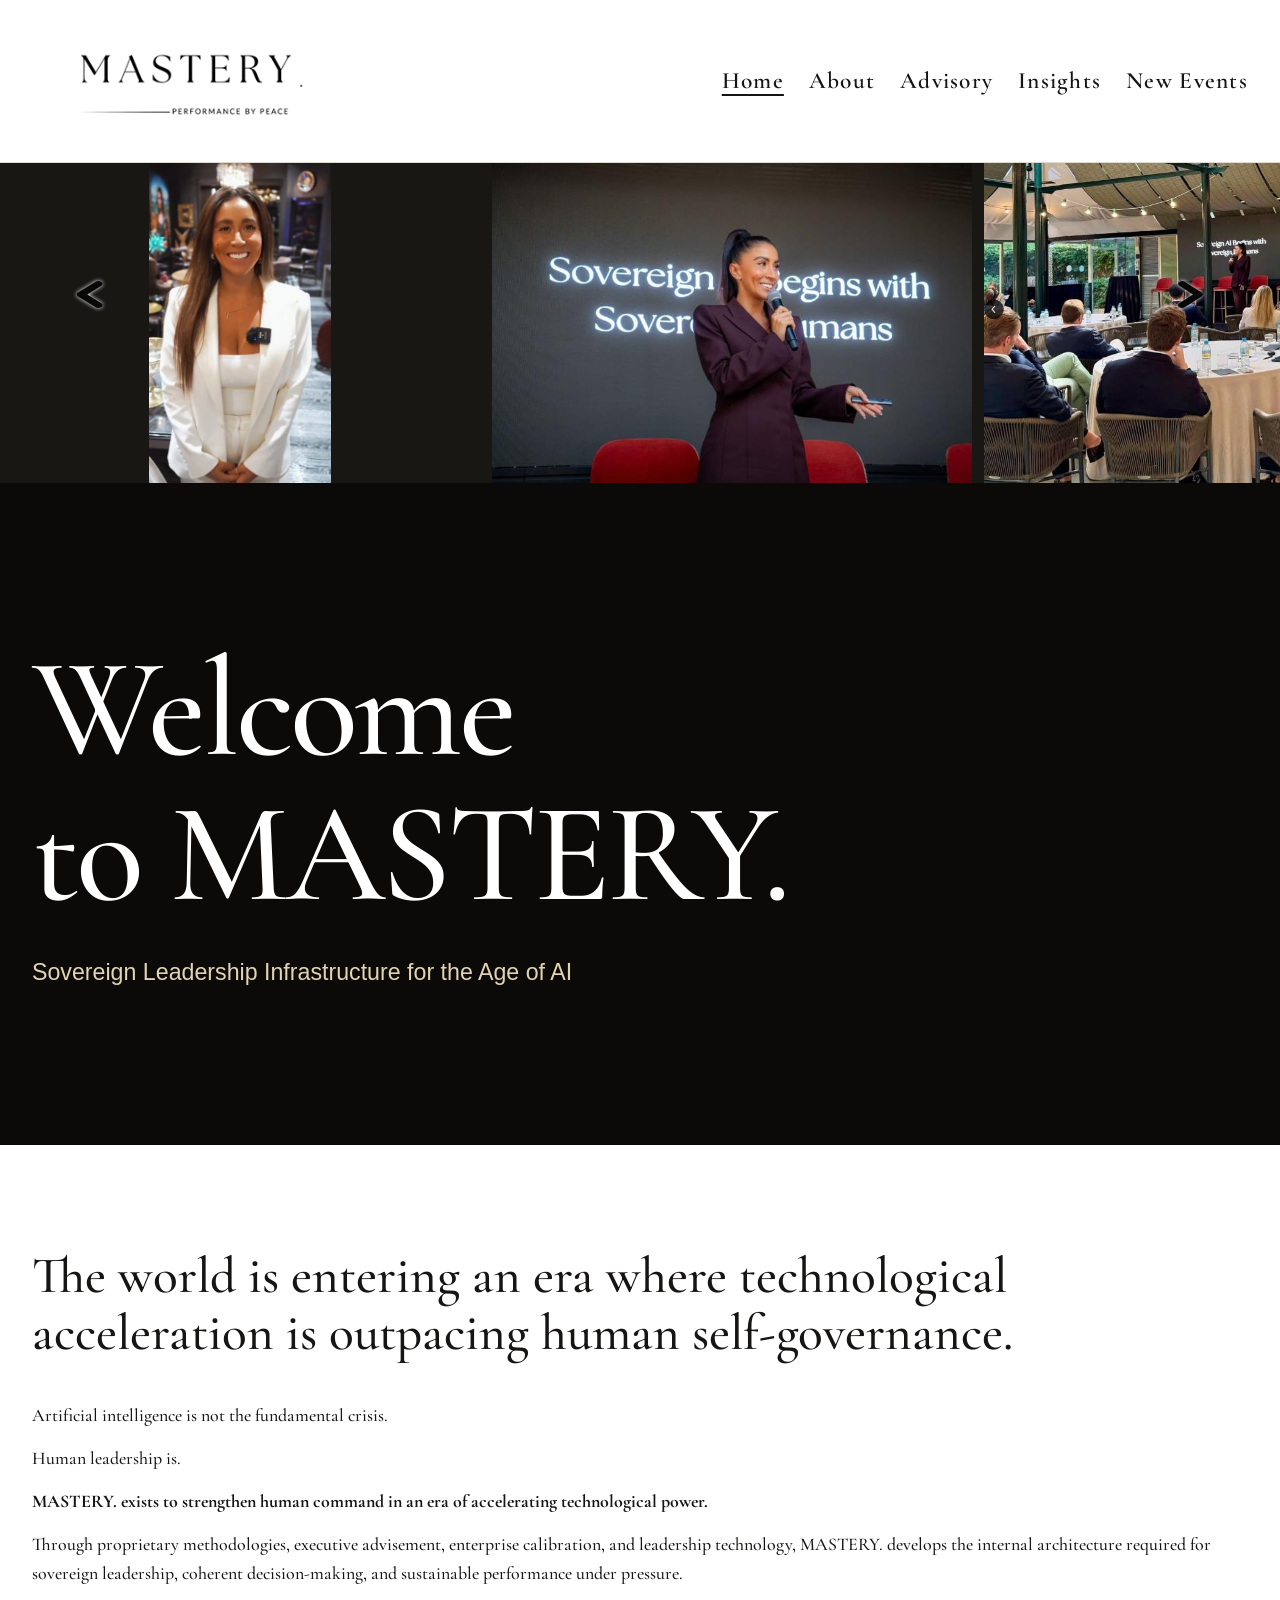
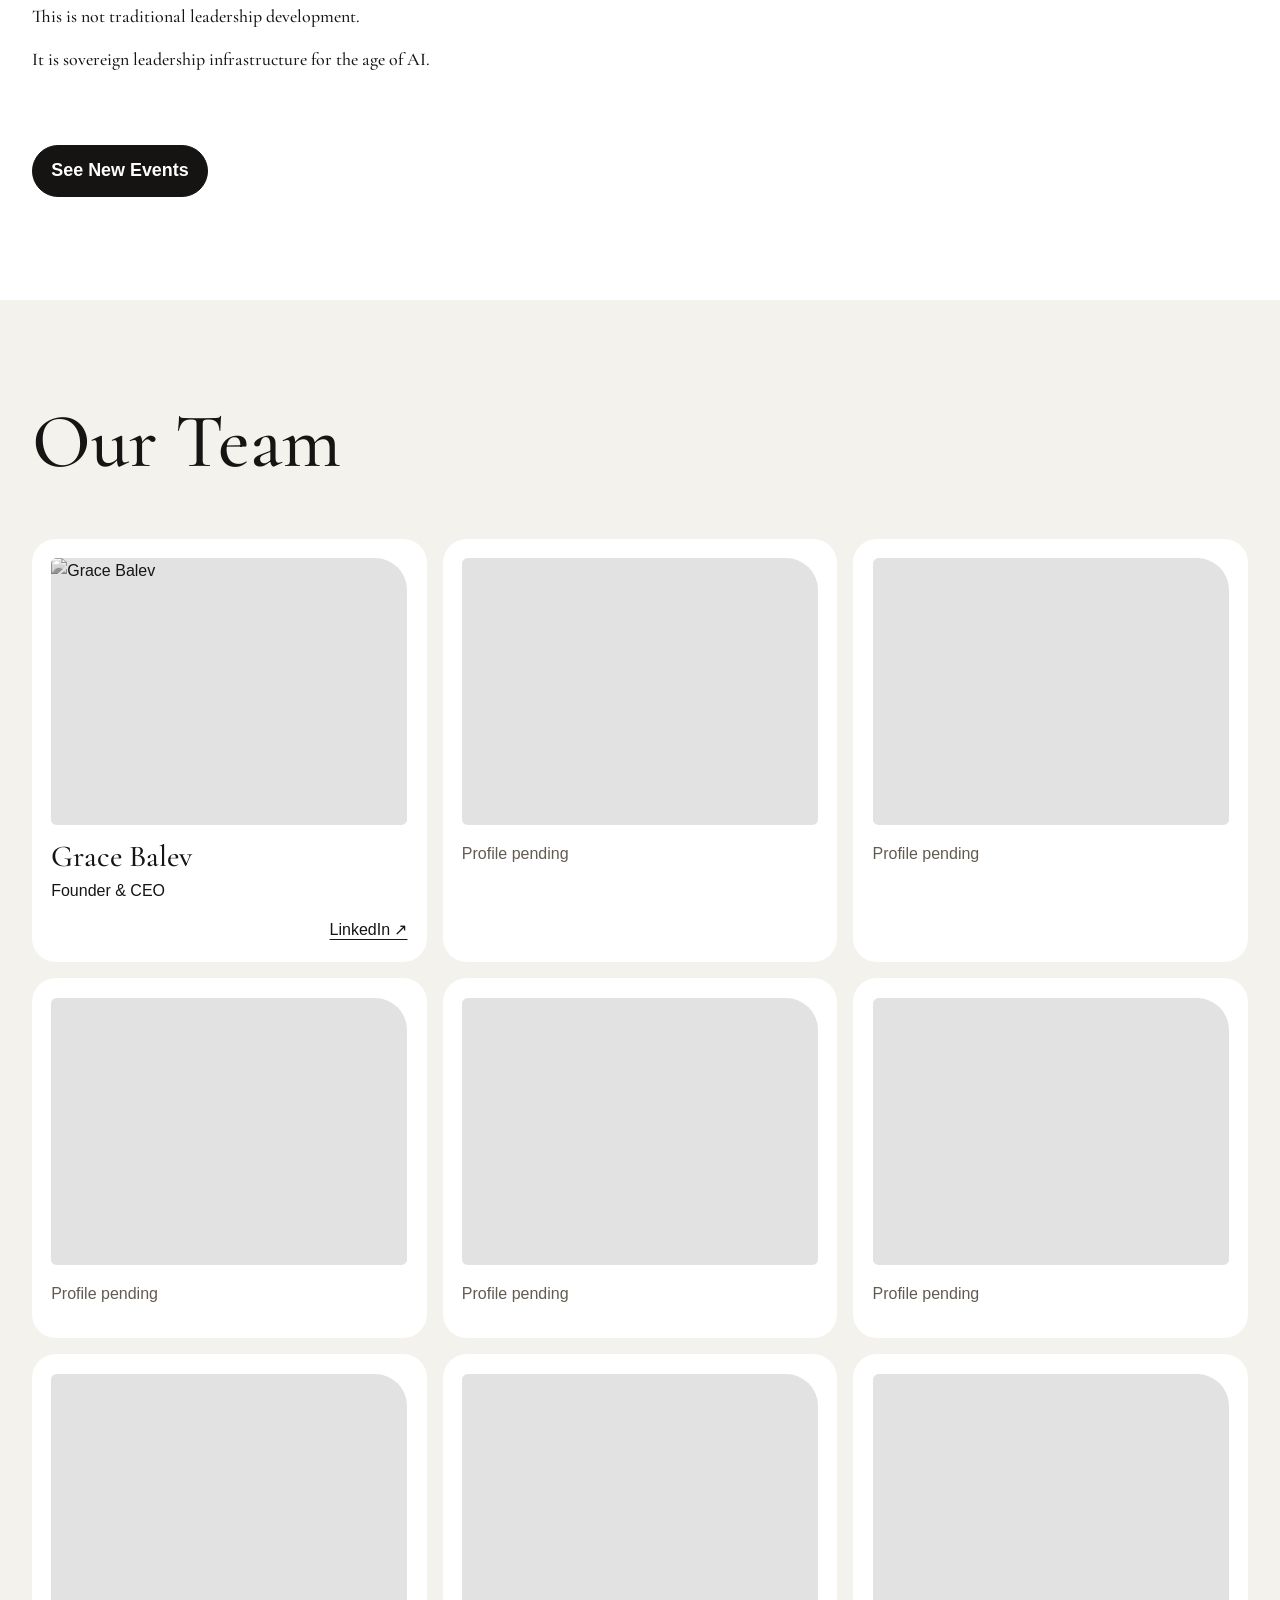
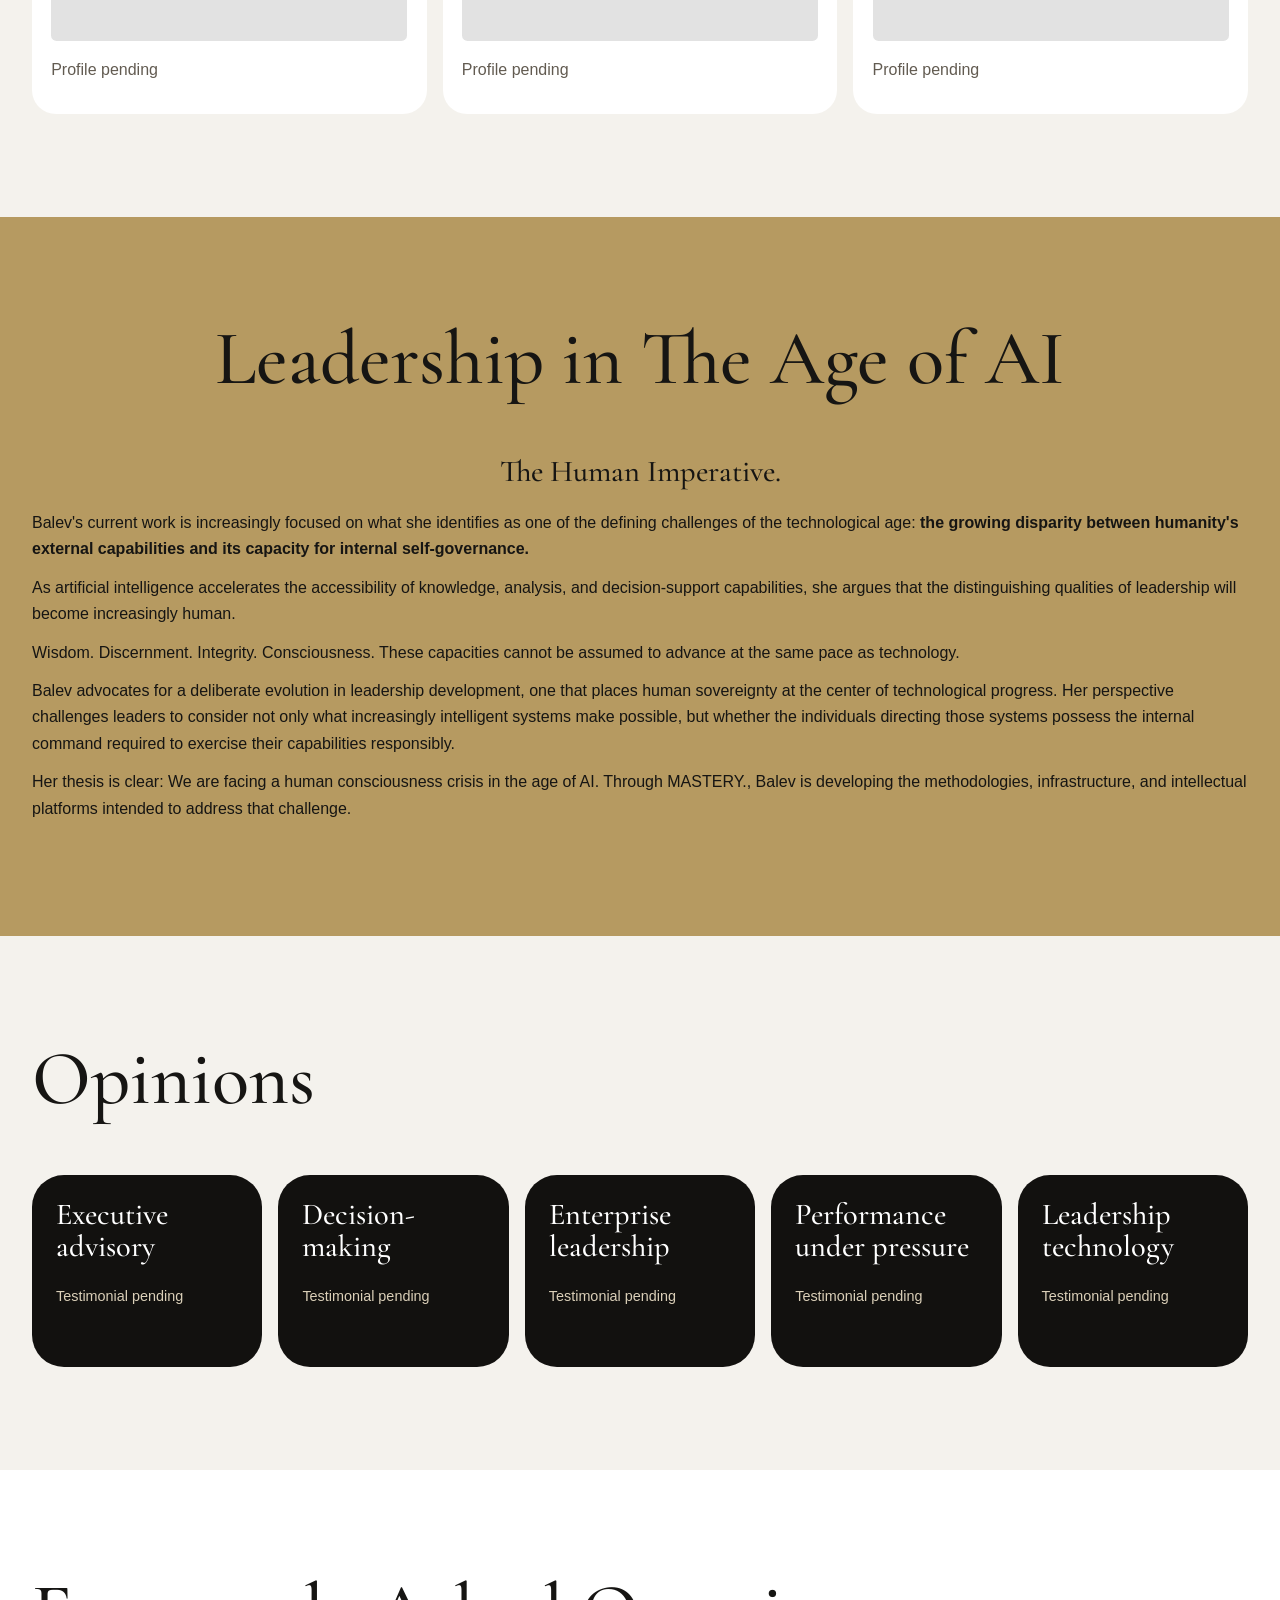
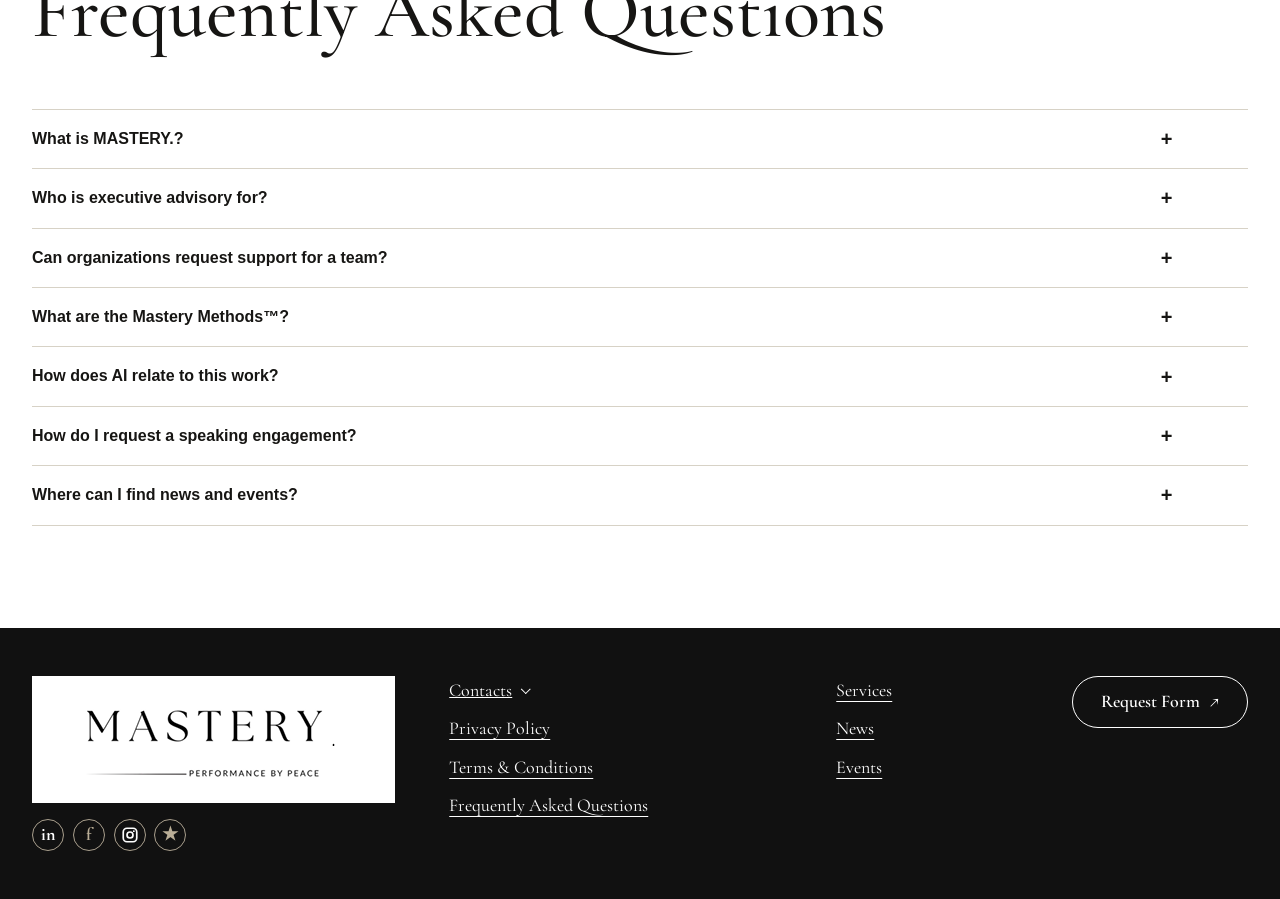
==== index.html @ d05fcd1d "Refresh homepage stylesheet for updated carousel arrows" ====
<!doctype html>
<html lang="en">
<head>
  <meta charset="utf-8">
  <meta name="viewport" content="width=device-width, initial-scale=1">
  <link rel="icon" type="image/png" href="assets/favicon.png">
  <link rel="stylesheet" href="style.css?v=30a0728f">
  <script src="site.js" defer></script>
  <title>Sovereign Leadership Infrastructure | MASTERY.</title>
</head>
<body>
  <a class="skip" href="#main">Skip to content</a>
  <header><div class="header-inner wrap"><a href="index.html" class="brand"><img src="assets/logo.png" width="363" height="127" alt="MASTERY. Performance by Peace"></a><nav aria-label="Main navigation"><a href="index.html" aria-current="page">Home</a><a href="about.html">About</a><a href="advisory.html">Advisory</a><a href="insights.html">Insights</a><a href="events.html">New Events</a></nav></div></header>
  <main id="main">
<section class="gallery" aria-label="Photo gallery"><div class="gallery-controls wrap"><button type="button" data-slide="-1" aria-label="Scroll photos left">←</button><button type="button" data-slide="1" aria-label="Scroll photos right">→</button></div><div class="photo-track" tabindex="0" aria-label="Scrollable photos">
<img class="gallery-portrait" src="assets/gallery/grace-portrait-white.jpg" alt="Grace Balev in a white suit" width="378" height="666">
<img loading="lazy" src="assets/gallery/grace-keynote.jpg" alt="Grace Balev speaking on stage" width="691" height="509">
<img loading="lazy" src="assets/gallery/summit-keynote.jpg" alt="Summit audience watching the keynote" width="807" height="525">
<img class="gallery-portrait" loading="lazy" src="assets/gallery/grace-portrait-black.jpg" alt="Grace Balev in a black outfit" width="440" height="506">
<img loading="lazy" src="assets/gallery/summit-audience.jpg" alt="Summit guests applauding" width="690" height="436">
</div></section>
<section class="hero"><div class="wrap hero-inner"><h1>Welcome<br>to MASTERY.</h1><p>Sovereign Leadership Infrastructure for the Age of AI</p></div></section>
<section class="intro wrap">
<div class="prose" style="max-width: none"><p class="lead">The world is entering an era where technological acceleration is outpacing human self-governance.</p>
  <p>Artificial intelligence is not the fundamental crisis.</p>
  <p>Human leadership is.</p>
  <p><strong>MASTERY. exists to strengthen human command in an era of accelerating technological power.</strong></p>
  <p>Through proprietary methodologies, executive advisement, enterprise calibration, and leadership technology, MASTERY. develops the internal architecture required for sovereign leadership, coherent decision-making, and sustainable performance under pressure.</p>
  <p>This is not traditional leadership development.</p>
  <p>It is sovereign leadership infrastructure for the age of AI.</p>
  <a class="button dark" href="events.html" style="margin-top: 1.5cm">See New Events</a>
</div></section>
<section class="section wash"><div class="wrap"><h2>Our Team</h2><div class="team">
<article><img src="https://static.wixstatic.com/media/d045af_3ee2faa4dc59463b93be5fd586e4327f~mv2.jpg" alt="Grace Balev" loading="lazy"><h3>Grace Balev</h3><p>Founder &amp; CEO</p><a href="https://www.linkedin.com/in/gracebalev/">LinkedIn ↗</a></article>
<article class="pending"><div class="portrait" aria-hidden="true"></div><p>Profile pending</p></article><article class="pending"><div class="portrait" aria-hidden="true"></div><p>Profile pending</p></article><article class="pending"><div class="portrait" aria-hidden="true"></div><p>Profile pending</p></article><article class="pending"><div class="portrait" aria-hidden="true"></div><p>Profile pending</p></article><article class="pending"><div class="portrait" aria-hidden="true"></div><p>Profile pending</p></article><article class="pending"><div class="portrait" aria-hidden="true"></div><p>Profile pending</p></article><article class="pending"><div class="portrait" aria-hidden="true"></div><p>Profile pending</p></article><article class="pending"><div class="portrait" aria-hidden="true"></div><p>Profile pending</p></article>
</div></div></section>
<section class="section" aria-labelledby="leadership-in-ai" style="background: var(--gold); color: var(--ink)">
  <div class="wrap">
    <h2 id="leadership-in-ai" style="text-align: center">Leadership in The Age of AI</h2>
    <h3 style="text-align: center">The Human Imperative.</h3>
    <p>Balev's current work is increasingly focused on what she identifies as one of the defining challenges of the technological age: <strong>the growing disparity between humanity's external capabilities and its capacity for internal self-governance.</strong></p>
    <p>As artificial intelligence accelerates the accessibility of knowledge, analysis, and decision-support capabilities, she argues that the distinguishing qualities of leadership will become increasingly human.</p>
    <p>Wisdom. Discernment. Integrity. Consciousness. These capacities cannot be assumed to advance at the same pace as technology.</p>
    <p>Balev advocates for a deliberate evolution in leadership development, one that places human sovereignty at the center of technological progress. Her perspective challenges leaders to consider not only what increasingly intelligent systems make possible, but whether the individuals directing those systems possess the internal command required to exercise their capabilities responsibly.</p>
    <p>Her thesis is clear: We are facing a human consciousness crisis in the age of AI. Through MASTERY., Balev is developing the methodologies, infrastructure, and intellectual platforms intended to address that challenge.</p>
  </div>
</section>
<section class="section wash"><div class="wrap"><h2>Opinions</h2><div class="opinions"><article><h3>Executive advisory</h3><p>Testimonial pending</p></article><article><h3>Decision-making</h3><p>Testimonial pending</p></article><article><h3>Enterprise leadership</h3><p>Testimonial pending</p></article><article><h3>Performance under pressure</h3><p>Testimonial pending</p></article><article><h3>Leadership technology</h3><p>Testimonial pending</p></article></div></div></section>
<section class="section wrap" id="faq"><h2>Frequently Asked Questions</h2><div class="faq"><details><summary>What is MASTERY.?</summary><p>MASTERY. develops leadership infrastructure to strengthen self-governance, decision-making, and performance under pressure.</p></details><details><summary>Who is executive advisory for?</summary><p>Founders, senior executives, and other leaders responsible for consequential decisions.</p></details><details><summary>Can organizations request support for a team?</summary><p>Yes. Use the request form to describe your organization, the team, and the outcomes you want to work toward.</p></details><details><summary>What are the Mastery Methods™?</summary><p>They are a proprietary framework built around Posture, Purity, Precision, and Production.</p></details><details><summary>How does AI relate to this work?</summary><p>MASTERY. focuses on the judgment, discernment, and self-command people need to direct increasingly capable technology.</p></details><details><summary>How do I request a speaking engagement?</summary><p>Choose Speaking on the request form and include your event date, audience, and topic.</p></details><details><summary>Where can I find news and events?</summary><p>Find updates in <a href="insights.html#news">News</a> and upcoming gatherings in <a href="events.html">New Events</a>.</p></details></div></section></main>
  <footer><div class="footer-grid wrap"><div><a href="index.html" class="brand"><img src="assets/logo.png" width="363" height="127" alt="MASTERY. Performance by Peace"></a><div class="socials"><a href="https://www.linkedin.com/in/gracebalev/" aria-label="LinkedIn">in</a><span title="Facebook profile pending" aria-label="Facebook profile pending">f</span><a href="https://www.instagram.com/gracebalev/" aria-label="Instagram"><svg width="18" height="18" viewBox="0 0 24 24" fill="none" aria-hidden="true" focusable="false"><rect x="3" y="3" width="18" height="18" rx="5" stroke="currentColor" stroke-width="2.25"/><circle cx="12" cy="12" r="4" stroke="currentColor" stroke-width="2.25"/><circle cx="17.1" cy="6.9" r="1.2" fill="currentColor"/></svg></a><span title="Trustpilot profile pending" aria-label="Trustpilot profile pending">★</span></div></div><div><details class="footer-contacts"><summary>Contacts</summary><div class="contact-dropdown"><address>Grace Balev<br><a href="mailto:grace@themasterycompany.com">grace@themasterycompany.com</a><br>Passatge de la Concepcio, 11, 201<br>Barcelona, 08008</address></div></details><a href="privacy.html">Privacy Policy</a><a href="terms.html">Terms &amp; Conditions</a><a href="index.html#faq">Frequently Asked Questions</a></div><div><a href="about.html">Services</a><a href="insights.html#news">News</a><a href="events.html">Events</a></div><div><a class="button" href="request.html">Request Form <span aria-hidden="true">↗</span></a></div></div></footer>
</body>
</html>
---- style.css ----
@import url("https://fonts.googleapis.com/css2?family=Cormorant+Garamond:wght@400;500;600;700&display=swap");

:root{--ink:#161513;--paper:#fff;--wash:#f4f2ed;--gold:#b69a61;--serif:"Cormorant Garamond",Georgia,serif;--sans:"Avenir Next",Avenir,"Century Gothic",Arial,sans-serif}
*{box-sizing:border-box}
body{margin:0;background:var(--paper);color:var(--ink);font:400 1rem/1.65 var(--sans)}
img{display:block;max-width:100%;height:auto}
a{color:inherit;text-underline-offset:.25em}
a:hover{color:#765c2c}
:focus-visible{outline:2px solid #9c7430;outline-offset:5px}
h1,h2,h3,p{margin:0 0 .75em}
h1,h2,h3,.prose .lead{font-family:var(--serif);font-weight:500;line-height:1.03}
h1{font-size:clamp(3.1rem,7.5vw,7rem);max-width:17ch}
h2{font-size:clamp(2.6rem,6vw,5rem)}
h3{font-size:1.9rem}
.wrap{width:min(100% - 3rem, 76rem);margin-inline:auto}
.skip{position:absolute;top:.5rem;left:1rem;background:white;padding:.5rem;transform:translateY(-160%);z-index:2}
.skip:focus{transform:none}
header{font-family:var(--serif);border-bottom:1px solid #dedad0}
.header-inner{display:flex;justify-content:space-between;align-items:center;gap:1.5rem;min-height:10.14rem}
.brand{display:inline-block;width:12rem;max-width:100%}
.header-inner .brand{width:20.28rem;flex-shrink:0}
nav{display:flex;flex-wrap:wrap;gap:.4rem 1.55rem}
nav a{text-decoration:none;font-size:1.4625rem;font-weight:600;letter-spacing:.055em}
nav a[aria-current=page]{text-decoration:underline}
.hero{background:#0b0a09;color:white}
.hero-inner{padding-block:clamp(5rem,12vw,11rem)}
.hero h1{margin-bottom:1.65rem;font-size:clamp(4rem,11vw,10rem);letter-spacing:-.025em}
.hero p{margin:0;color:#e2d3b2;font-size:clamp(1.05rem,2vw,1.45rem)}
.intro,.section,.page{padding-block:clamp(3.5rem,8vw,7rem)}
.prose{max-width:47rem;font-size:1.12rem}
.intro .prose{margin-inline:auto}
.intro .prose > p{font-family:var(--serif);font-weight:500}
.intro .prose > p strong{font-weight:700}
.prose .lead{font-size:clamp(2rem,4vw,3.25rem);line-height:1.12}
.eyebrow{font-weight:600;letter-spacing:.1em;text-transform:uppercase;font-size:.8rem}
.wash{background:var(--wash)}
.opinions,.clients,.team{display:grid;gap:1rem}
.opinions{grid-template-columns:repeat(5,minmax(0,1fr))}
.opinions article{background:#12110f;color:white;border-radius:2rem;padding:1.5rem;min-height:12rem}
.opinions p{color:#dacfb8;font-size:.9rem}
.clients{grid-template-columns:repeat(5,minmax(0,1fr))}
.clients div{display:grid;place-items:center;text-align:center;background:var(--wash);border-radius:2rem;min-height:7rem;padding:1rem;font-weight:600}
.note{font-size:.9rem;margin-top:1.25rem}
.team{grid-template-columns:repeat(3,minmax(0,1fr))}
.team article{display:flex;flex-direction:column;background:white;padding:1.2rem;border-radius:1.5rem;min-width:0}
.team article a{align-self:end;margin-top:auto}
.team img,.portrait{width:100%;aspect-ratio:4/3;object-fit:cover;object-position:center 32%;filter:grayscale(1);border-radius:.35rem 2rem .35rem .35rem;margin-bottom:1rem;background:#e6e2d9}
.team h3{margin-bottom:.2em}
.pending p{color:#625b51}
details{border-top:1px solid #d7d2c6;padding:1rem 0}
details:last-child{border-bottom:1px solid #d7d2c6}
summary{cursor:pointer;font-weight:600}
.faq summary{display:flex;align-items:center;justify-content:space-between;gap:1rem;list-style:none}
.faq summary::-webkit-details-marker{display:none}
.faq summary::after{content:"+";font-size:1.25rem;line-height:1;margin-inline-end:2cm}
.faq details[open]>summary::after{content:"−"}
details p{margin:.75rem 0 0}
footer{font-family:var(--serif);font-size:1.125rem;background:#111;color:#fff;padding:3rem 0}
.footer-grid{display:grid;grid-template-columns:1.3fr 1.2fr .7fr auto;gap:1.5rem}
.footer-grid>div>a{display:block;width:fit-content;margin-bottom:.55rem}
.footer-grid .brand{background:white}
.socials{display:flex;gap:.55rem;margin-top:1rem}
.socials a,.socials span{display:grid;place-items:center;border:1px solid #a99f8d;width:2rem;height:2rem;border-radius:50%;text-decoration:none;font-weight:700}
.socials span{color:#b9ad96}
.button{display:inline-flex;gap:.6rem;align-items:center;justify-content:center;text-align:center;border:1px solid currentColor;border-radius:2rem;padding:.4rem .65rem;text-decoration:none;font-family:inherit;font-weight:600;cursor:pointer}
.dark{background:#151412;color:white;border-color:#151412}
.button:hover{background:#d9c69f;color:#151412}
.gallery{position:relative;background:#191714;color:white}
.gallery-controls{position:absolute;inset:0;width:auto;display:flex;align-items:center;justify-content:space-between;padding-inline:clamp(.65rem,2.5vw,2.25rem);pointer-events:none;z-index:1}
.gallery button{display:grid;place-items:center;pointer-events:auto;width:clamp(3rem,9vw,7.5rem);aspect-ratio:1;padding:0;border:0;background:transparent;cursor:pointer;font-size:0}
.gallery button::before{content:"";width:24%;height:46.667%;filter:drop-shadow(0 0 2px #fff);background:url("data:image/svg+xml,%3Csvg%20xmlns%3D%22http%3A%2F%2Fwww.w3.org%2F2000%2Fsvg%22%20viewBox%3D%220%200%2036%2056%22%20preserveAspectRatio%3D%22none%22%3E%3Cpath%20d%3D%22M7%206%20L29%2028%20L7%2050%22%20fill%3D%22none%22%20stroke%3D%22%23080808%22%20stroke-width%3D%2211%22%20stroke-linecap%3D%22round%22%20stroke-linejoin%3D%22round%22%2F%3E%3C%2Fsvg%3E") center/100% 100% no-repeat}
.gallery button[data-slide="-1"]::before{transform:scaleX(-1)}
.photo-track{display:flex;gap:.75rem;overflow-x:auto;scroll-snap-type:x mandatory;scrollbar-width:none}
.photo-track::-webkit-scrollbar{display:none}
.photo-track img{flex:0 0 auto;width:min(100%,480px);height:auto;aspect-ratio:3/2;object-fit:cover;scroll-snap-align:start;background:#302c25}
.founder{width:min(100%,26rem);margin-bottom:2rem}
.tabs{display:flex;gap:1rem;border-bottom:1px solid #d7d2c6;margin-bottom:1.5rem}
.tabs a{padding:.5rem;text-decoration:none}
.tabs a[aria-current=true]{border-bottom:2px solid var(--ink)}
.tab-panel{scroll-margin-top:1rem;margin-bottom:2rem}
form{display:grid;gap:1rem;max-width:34rem}
label{display:grid;gap:.25rem;font-weight:600}
input,select,textarea{width:100%;border:1px solid #aca698;padding:.6rem .7rem;font:inherit;background:white;color:inherit}
form button{justify-self:start}
@media(max-width:62rem){.opinions,.clients{grid-template-columns:repeat(3,minmax(0,1fr))}}

address{font-style:normal;margin-bottom:1rem;overflow-wrap:anywhere}
.footer-grid address{font-size:1rem;color:#e2d3b2}
#our-story .eyebrow,#our-story h2:not(:first-child){margin-top:2rem}
.logo-placeholders span{font-size:2rem;line-height:1;color:#76664a}
.wash .logo-placeholders div{background:white}

.event-card{padding:clamp(1.5rem,4vw,3rem);background:var(--wash);border-radius:1.5rem}
.event-card h2,.event-booking h2{font-size:clamp(2.4rem,5vw,4rem)}
.event-booking{margin-top:3rem;scroll-margin-top:1.5rem}

.footer-contacts{border:0;padding:0;margin-bottom:.55rem}
.footer-contacts summary{width:fit-content;list-style:none;text-decoration:underline;font-weight:inherit}
.footer-contacts summary::-webkit-details-marker{display:none}
.footer-contacts summary::after{content:"";display:inline-block;width:.36em;height:.36em;margin-inline-start:.55em;border:solid currentColor;border-width:0 1px 1px 0;transform:translateY(-.18em) rotate(45deg)}
.footer-contacts[open] summary::after{transform:rotate(225deg)}
.contact-dropdown{margin-top:.6rem;padding:.65rem .8rem;border:1px solid #51483c;border-radius:.5rem;background:#211e19}
.footer-contacts .contact-dropdown address{margin:0}

.page-back-row{padding-block:2cm .75rem}
.page-back-row .page-back{margin-inline-start:clamp(-2cm, calc((100% - 100vw) / 2 + .5rem), 0px)}
.page-back{display:grid;place-items:center;width:3.25rem;aspect-ratio:1;border:1px solid #f4e8ce;border-radius:50%;background:linear-gradient(145deg,#f4e8ce,#d5c5a7);box-shadow:inset 0 1px 3px #fff9,0 2px 6px #0003;color:#111}
.page-back:hover{background:#f8eedb;color:#111}
.page-back::before{content:"";width:29%;aspect-ratio:3/4;background:currentColor;clip-path:polygon(80% 0,0 50%,80% 100%,100% 85%,43% 50%,100% 15%)}

.photo-track .gallery-portrait{object-fit:contain;background:#191714}

/* Shared text button size, including the footer link and event disclosure. */
.button,.footer-grid>div>a.button,.event-booking-toggle>summary.button{
  display:inline-flex;
  inline-size:11rem;
  max-inline-size:100%;
  min-width:0;
  block-size:3.275rem;
  min-height:0;
  font-size:1.12rem;
  line-height:1.2;
}

@media (max-width: 54rem) {
  .header-inner{flex-direction:column;gap:.5rem;min-height:0;padding-block:.75rem}
  .header-inner .brand{width:15.6rem}
  .header-inner nav{justify-content:center;gap:.15rem .75rem}
  .header-inner nav a{display:flex;align-items:center;min-height:44px;font-size:1.15rem}
  .footer-grid{grid-template-columns:repeat(2,minmax(0,1fr))}
  .footer-grid > div{min-width:0}
}

@media (max-width: 42rem) {
  .wrap{width:calc(100% - 2rem)}
  .hero-inner{padding-block:3.5rem}
  .hero h1{font-size:clamp(2.75rem,11vw,4.5rem)}
  .intro,.section,.page{padding-block:2.75rem}
  h1{font-size:clamp(2.5rem,8.5vw,3.5rem)}
  h2{font-size:clamp(2.25rem,7.5vw,3rem)}
  h1,h2,h3{overflow-wrap:anywhere}
  .prose{font-size:1.0625rem}
  .opinions,.clients,.team{grid-template-columns:repeat(2,minmax(0,1fr))}
  .opinions article,.team article{padding:1rem}
  .faq summary::after{margin-inline-end:.5rem}
  .page-back-row{padding-block:1rem .25rem}
  .page-back-row .page-back{margin-inline-start:0}
  .footer-contacts summary{display:flex;align-items:center;min-height:44px}
  .footer-grid>div>a:not(.brand){min-height:44px;align-content:center}
  .socials{flex-wrap:wrap}
  .socials a,.socials span{width:44px;height:44px}
  form{grid-template-columns:minmax(0,1fr)}
  input,select,textarea{min-height:44px;font-size:1rem}
}

@media (max-width: 26rem) {
  .opinions,.team,.footer-grid{grid-template-columns:1fr}
}
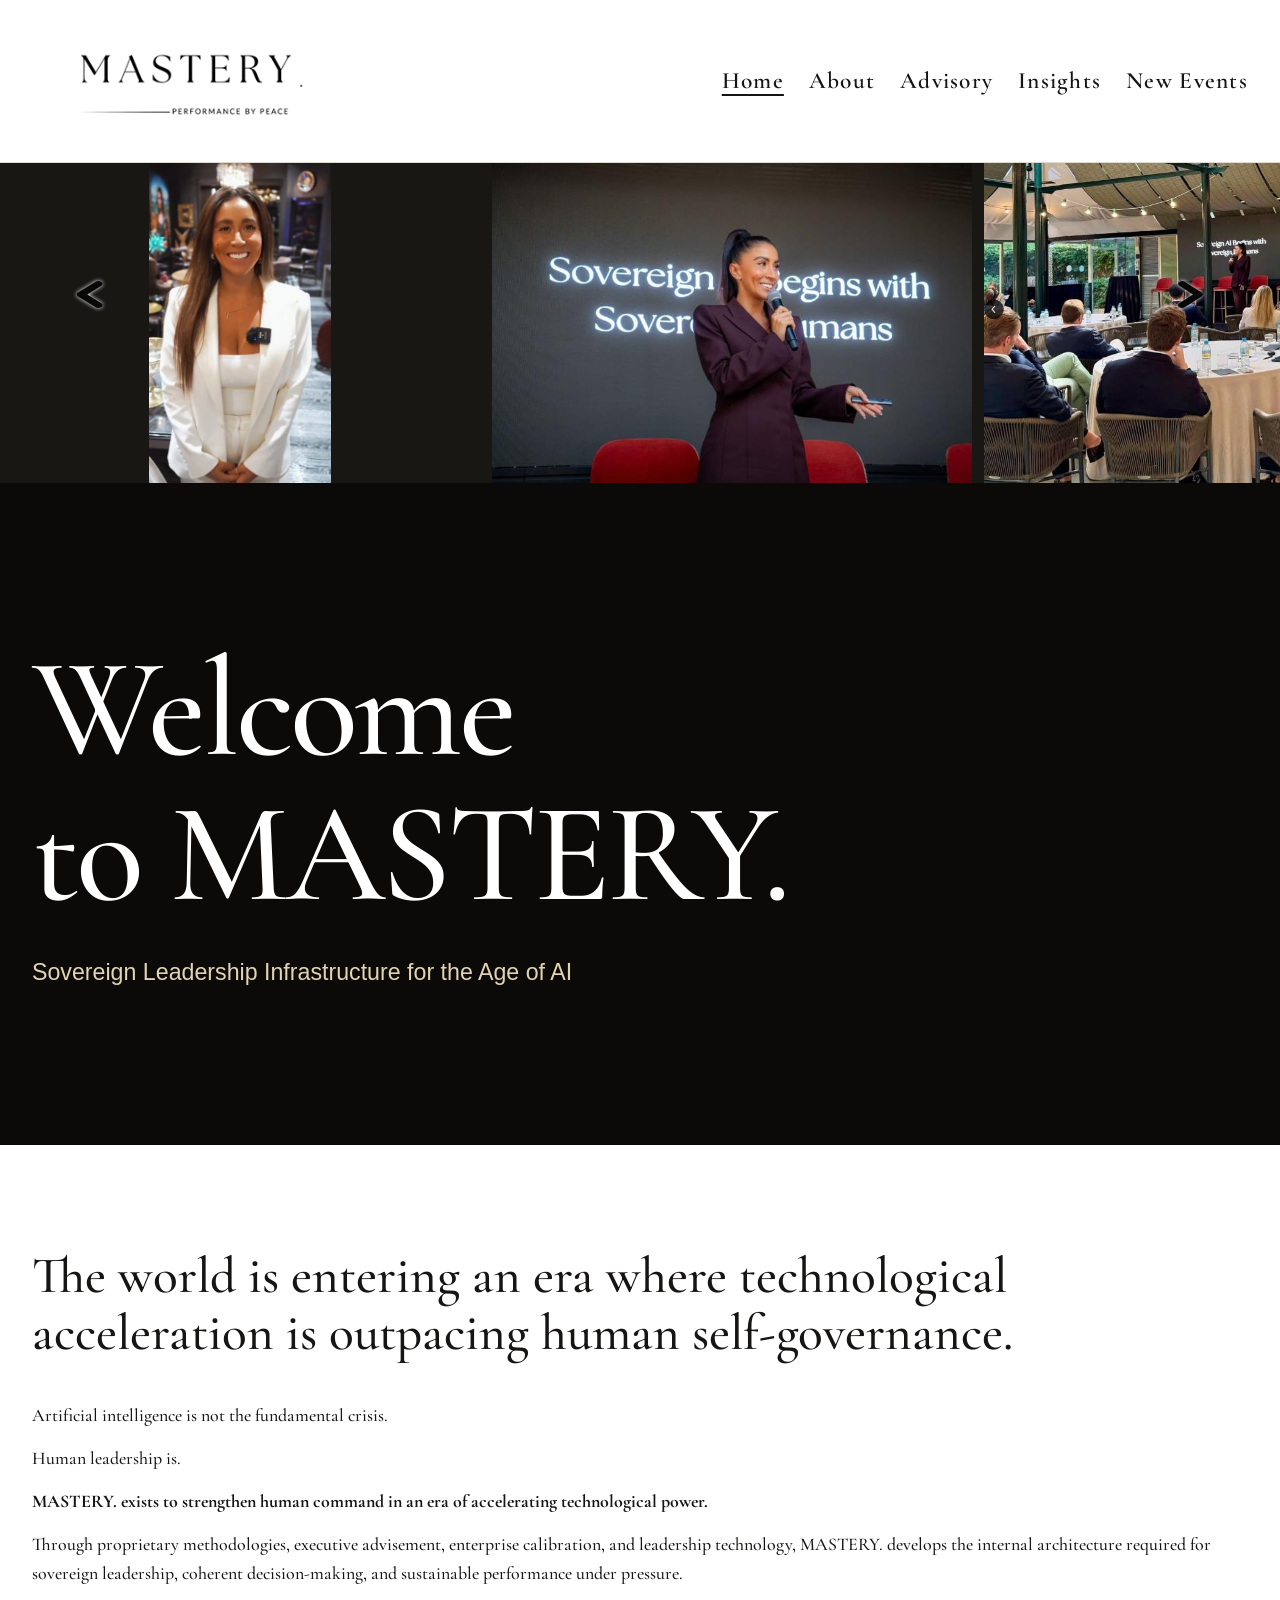
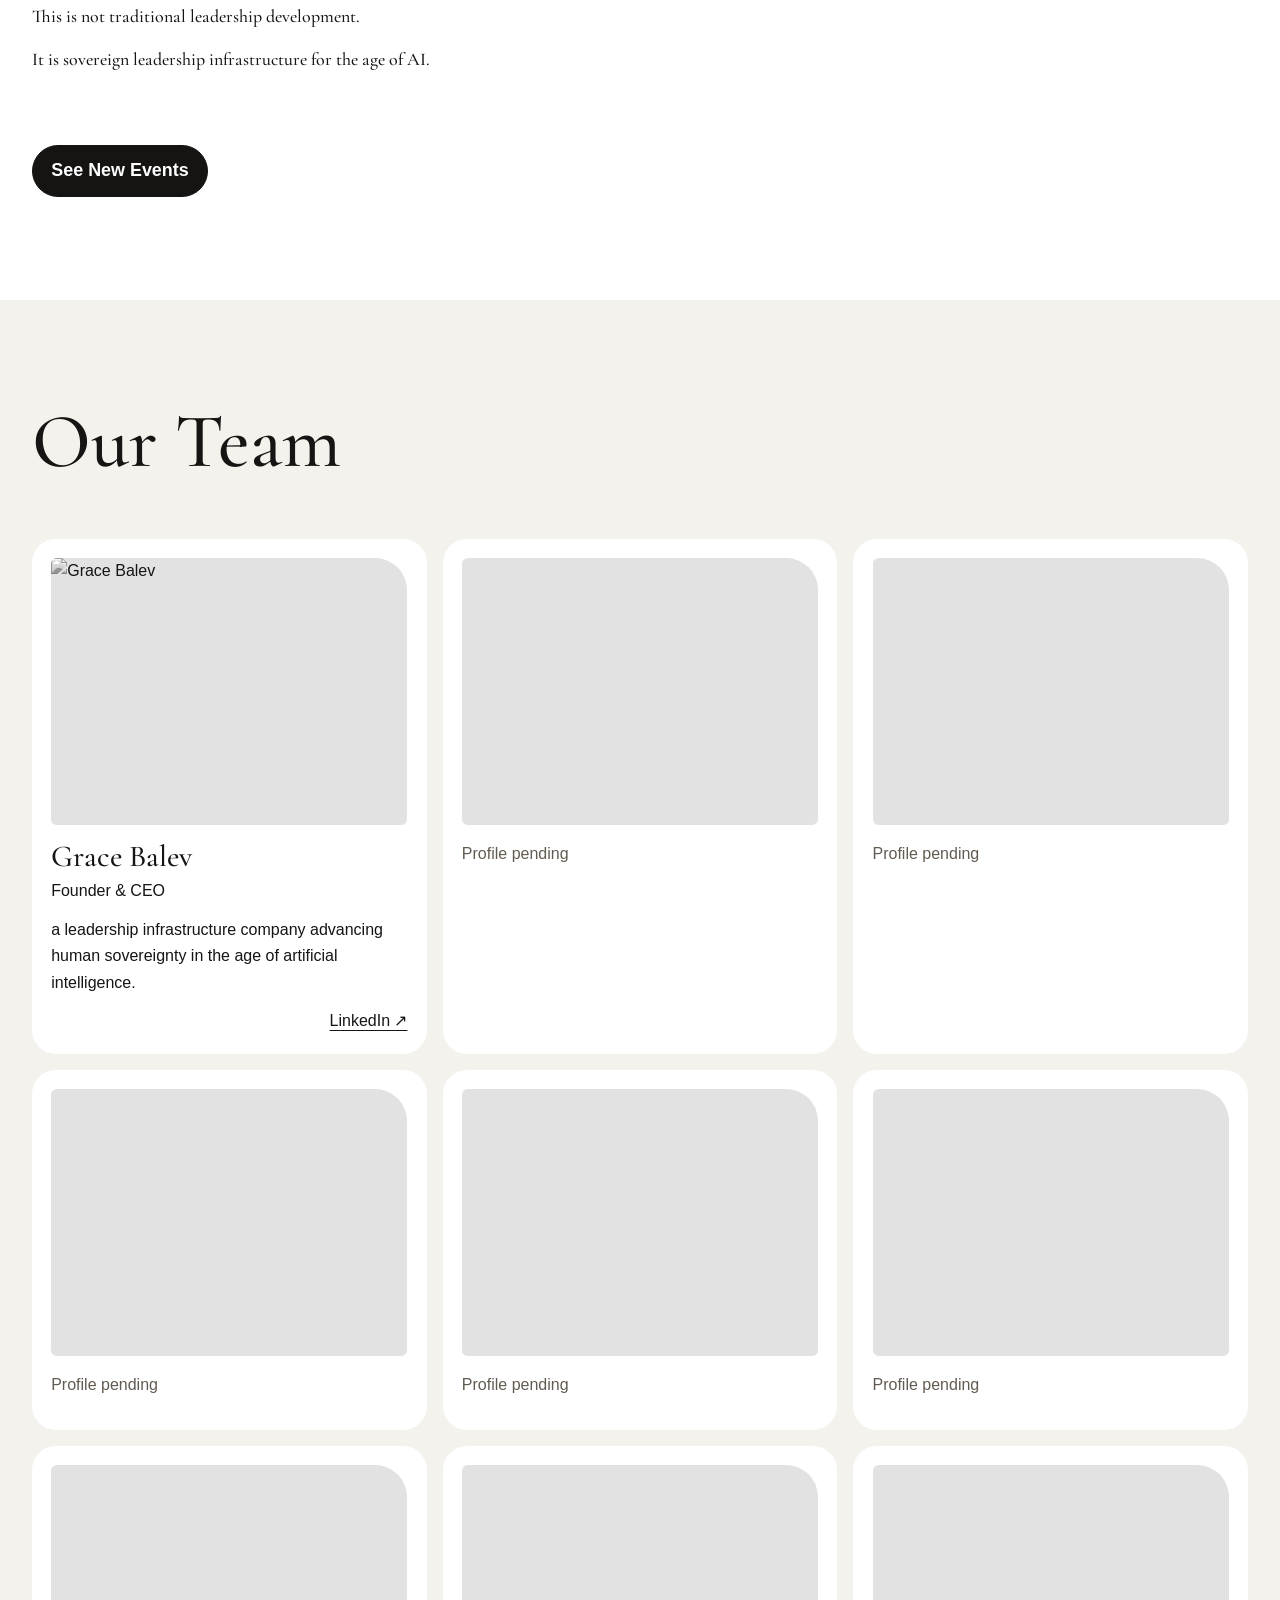
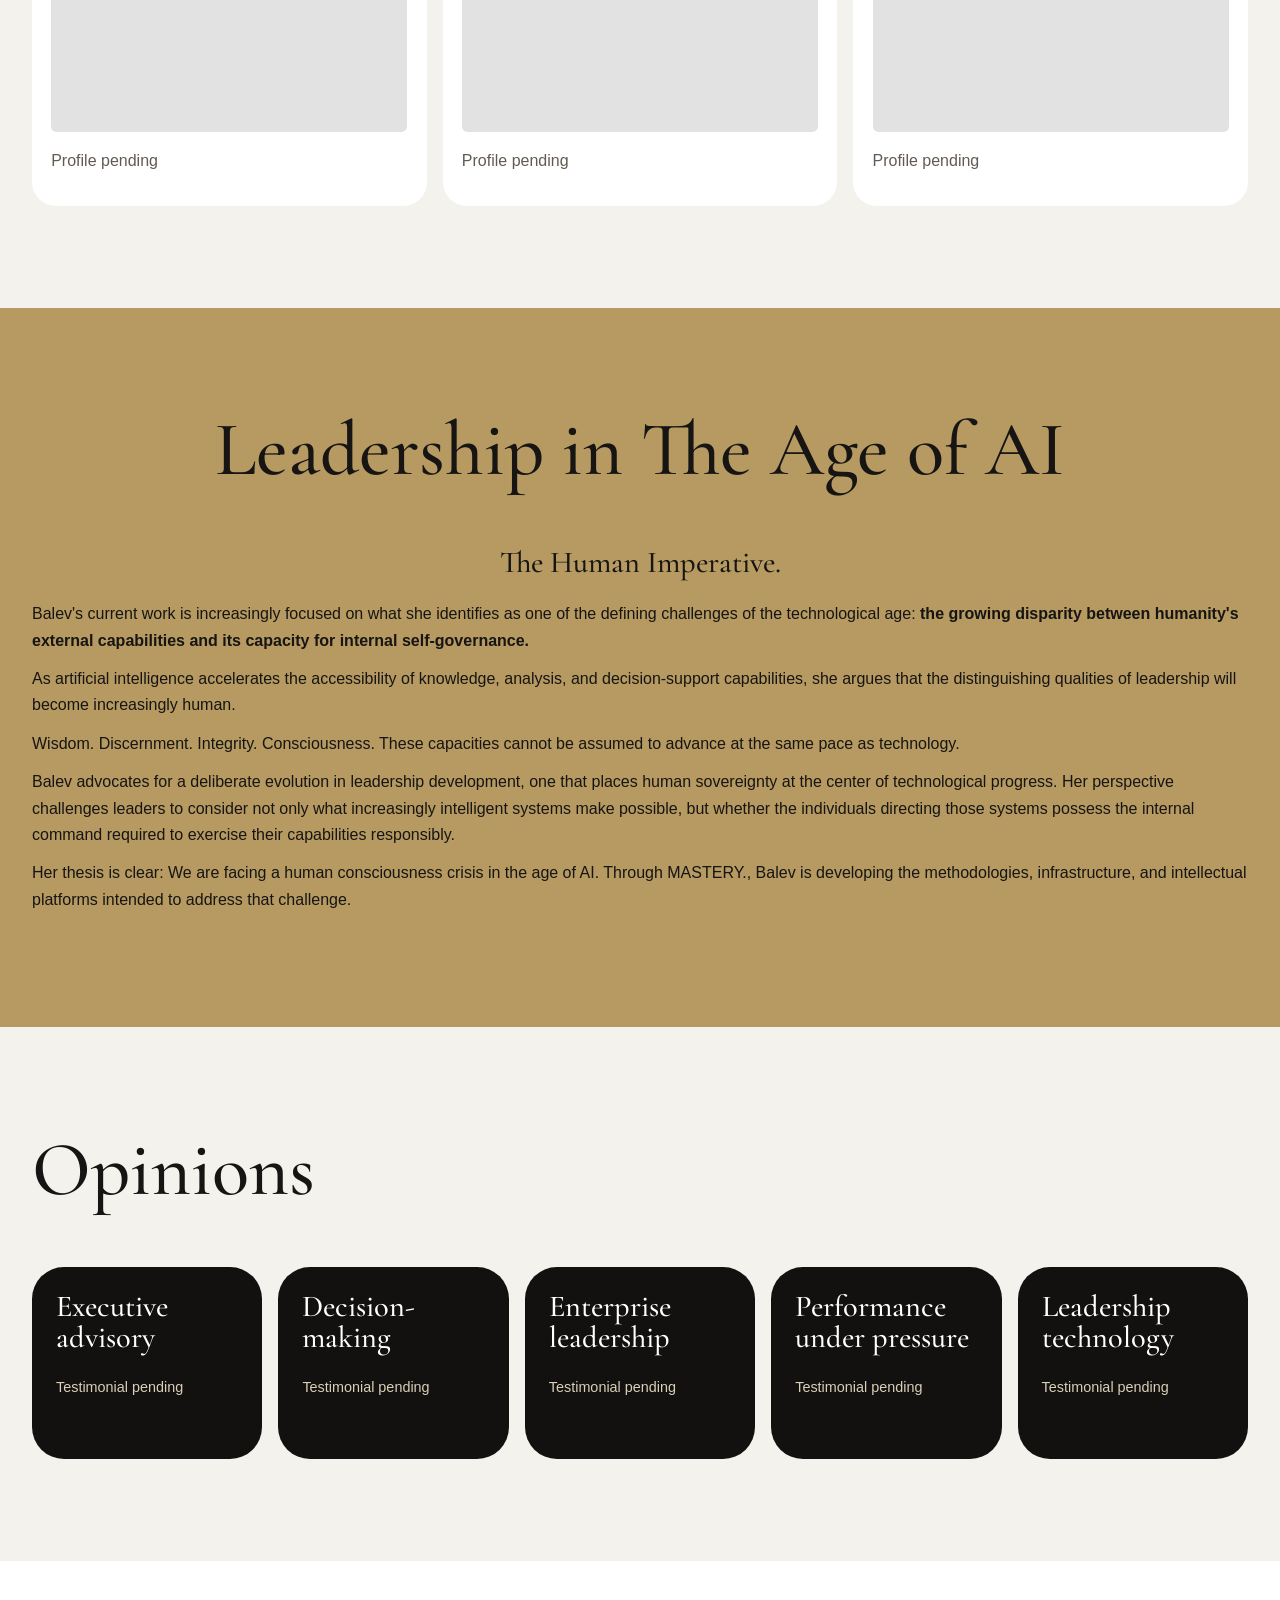
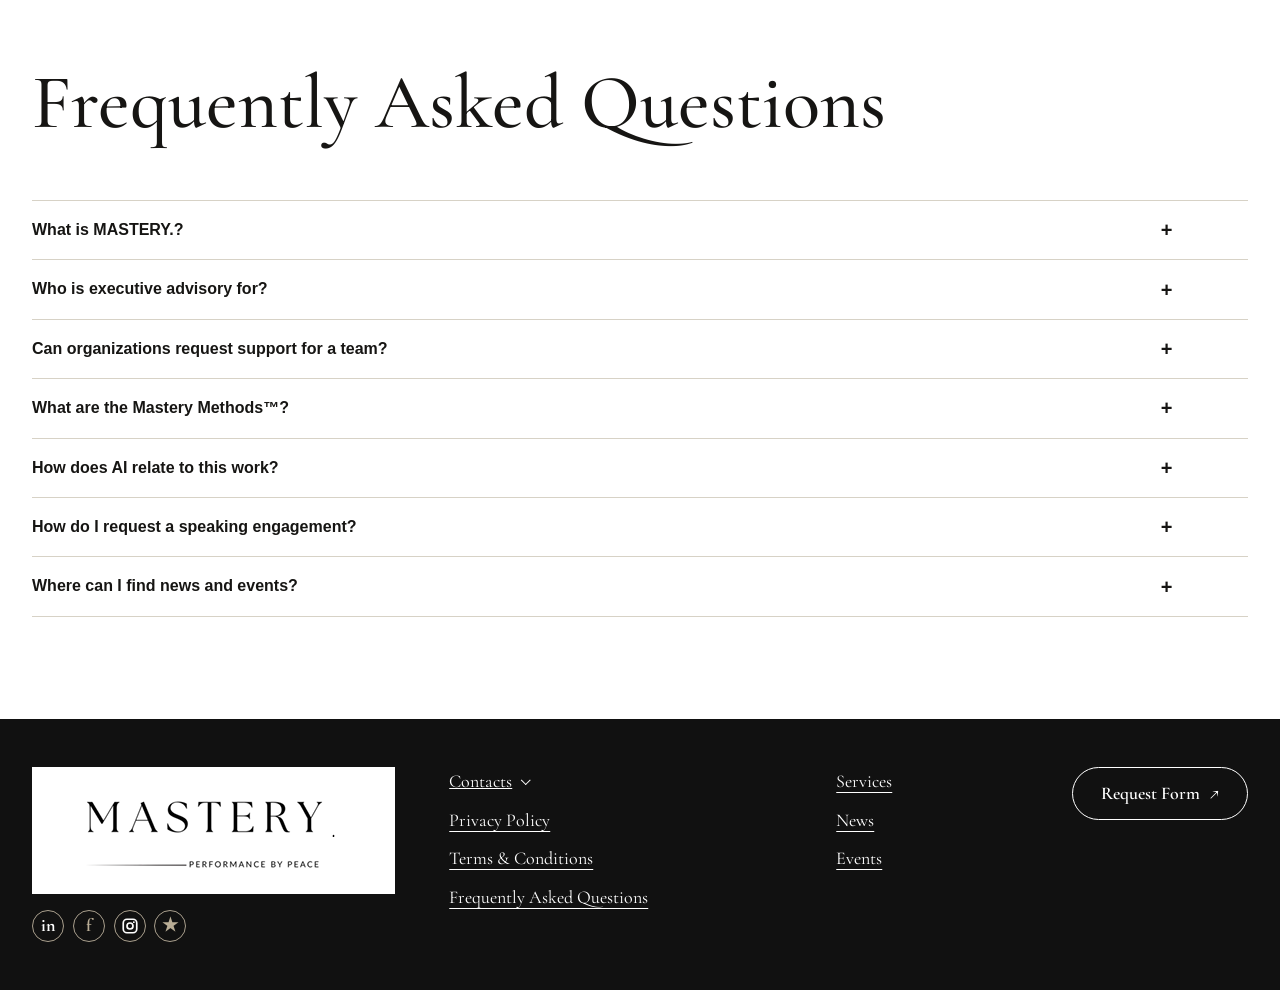
==== commit 90839fd2: "Add company description to Grace Balev’s team card" ====
--- a/index.html
+++ b/index.html
@@ -31,7 +31,7 @@
   <a class="button dark" href="events.html" style="margin-top: 1.5cm">See New Events</a>
 </div></section>
 <section class="section wash"><div class="wrap"><h2>Our Team</h2><div class="team">
-<article><img src="https://static.wixstatic.com/media/d045af_3ee2faa4dc59463b93be5fd586e4327f~mv2.jpg" alt="Grace Balev" loading="lazy"><h3>Grace Balev</h3><p>Founder &amp; CEO</p><a href="https://www.linkedin.com/in/gracebalev/">LinkedIn ↗</a></article>
+<article><img src="https://static.wixstatic.com/media/d045af_3ee2faa4dc59463b93be5fd586e4327f~mv2.jpg" alt="Grace Balev" loading="lazy"><h3>Grace Balev</h3><p>Founder &amp; CEO</p><p>a leadership infrastructure company advancing human sovereignty in the age of artificial intelligence.</p><a href="https://www.linkedin.com/in/gracebalev/">LinkedIn ↗</a></article>
 <article class="pending"><div class="portrait" aria-hidden="true"></div><p>Profile pending</p></article><article class="pending"><div class="portrait" aria-hidden="true"></div><p>Profile pending</p></article><article class="pending"><div class="portrait" aria-hidden="true"></div><p>Profile pending</p></article><article class="pending"><div class="portrait" aria-hidden="true"></div><p>Profile pending</p></article><article class="pending"><div class="portrait" aria-hidden="true"></div><p>Profile pending</p></article><article class="pending"><div class="portrait" aria-hidden="true"></div><p>Profile pending</p></article><article class="pending"><div class="portrait" aria-hidden="true"></div><p>Profile pending</p></article><article class="pending"><div class="portrait" aria-hidden="true"></div><p>Profile pending</p></article>
 </div></div></section>
 <section class="section" aria-labelledby="leadership-in-ai" style="background: var(--gold); color: var(--ink)">
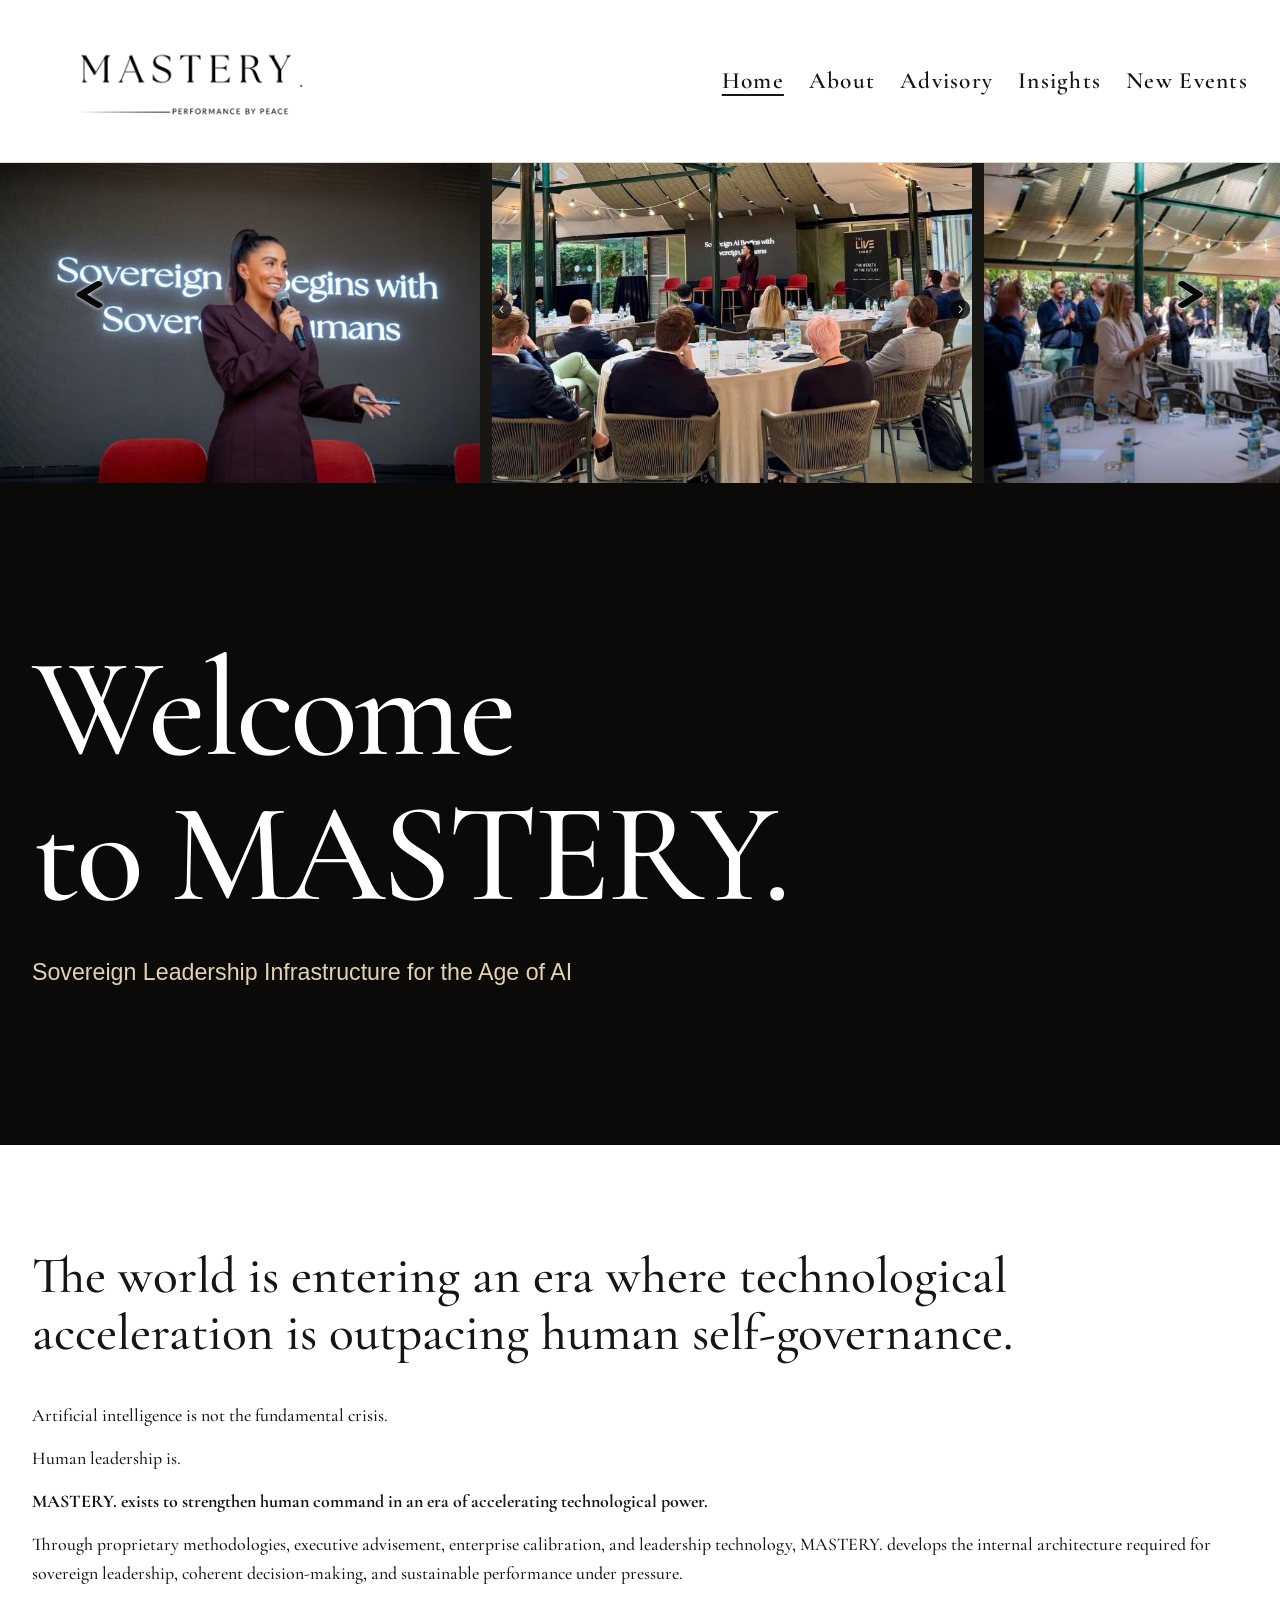
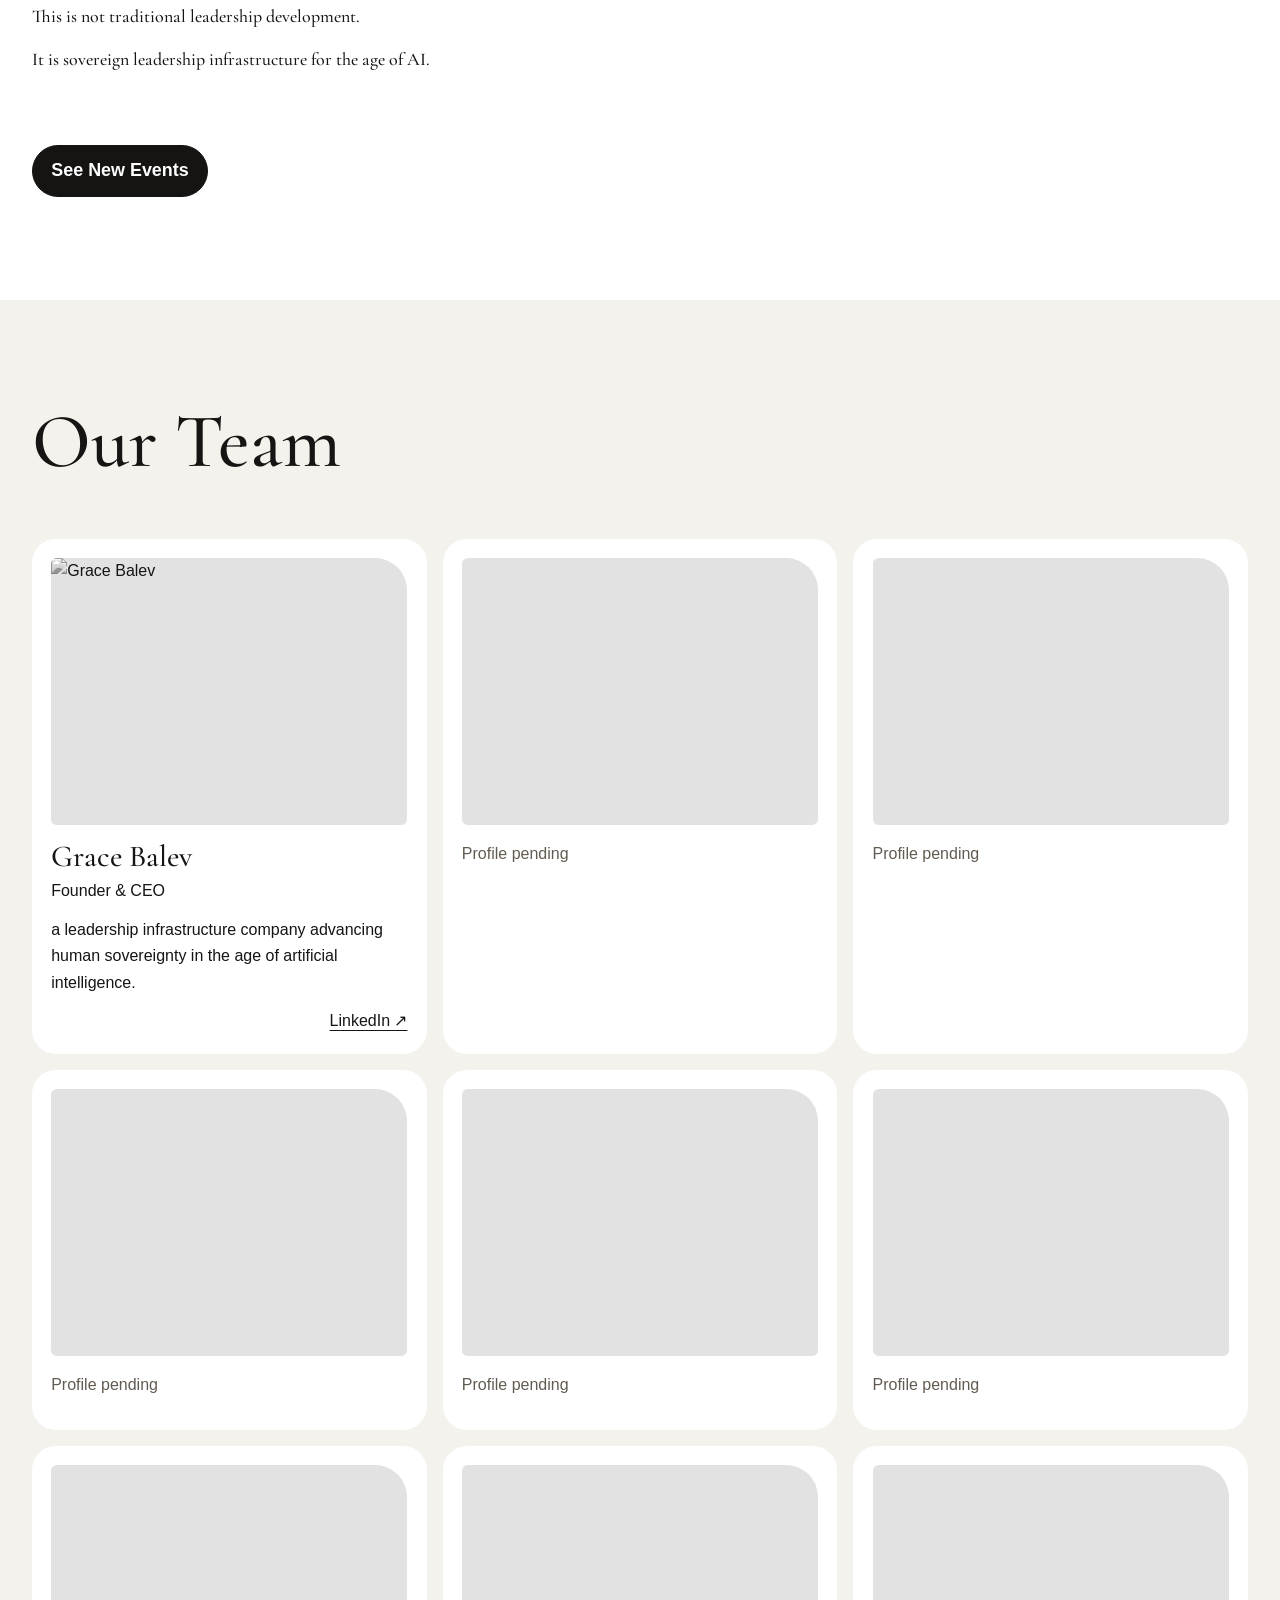
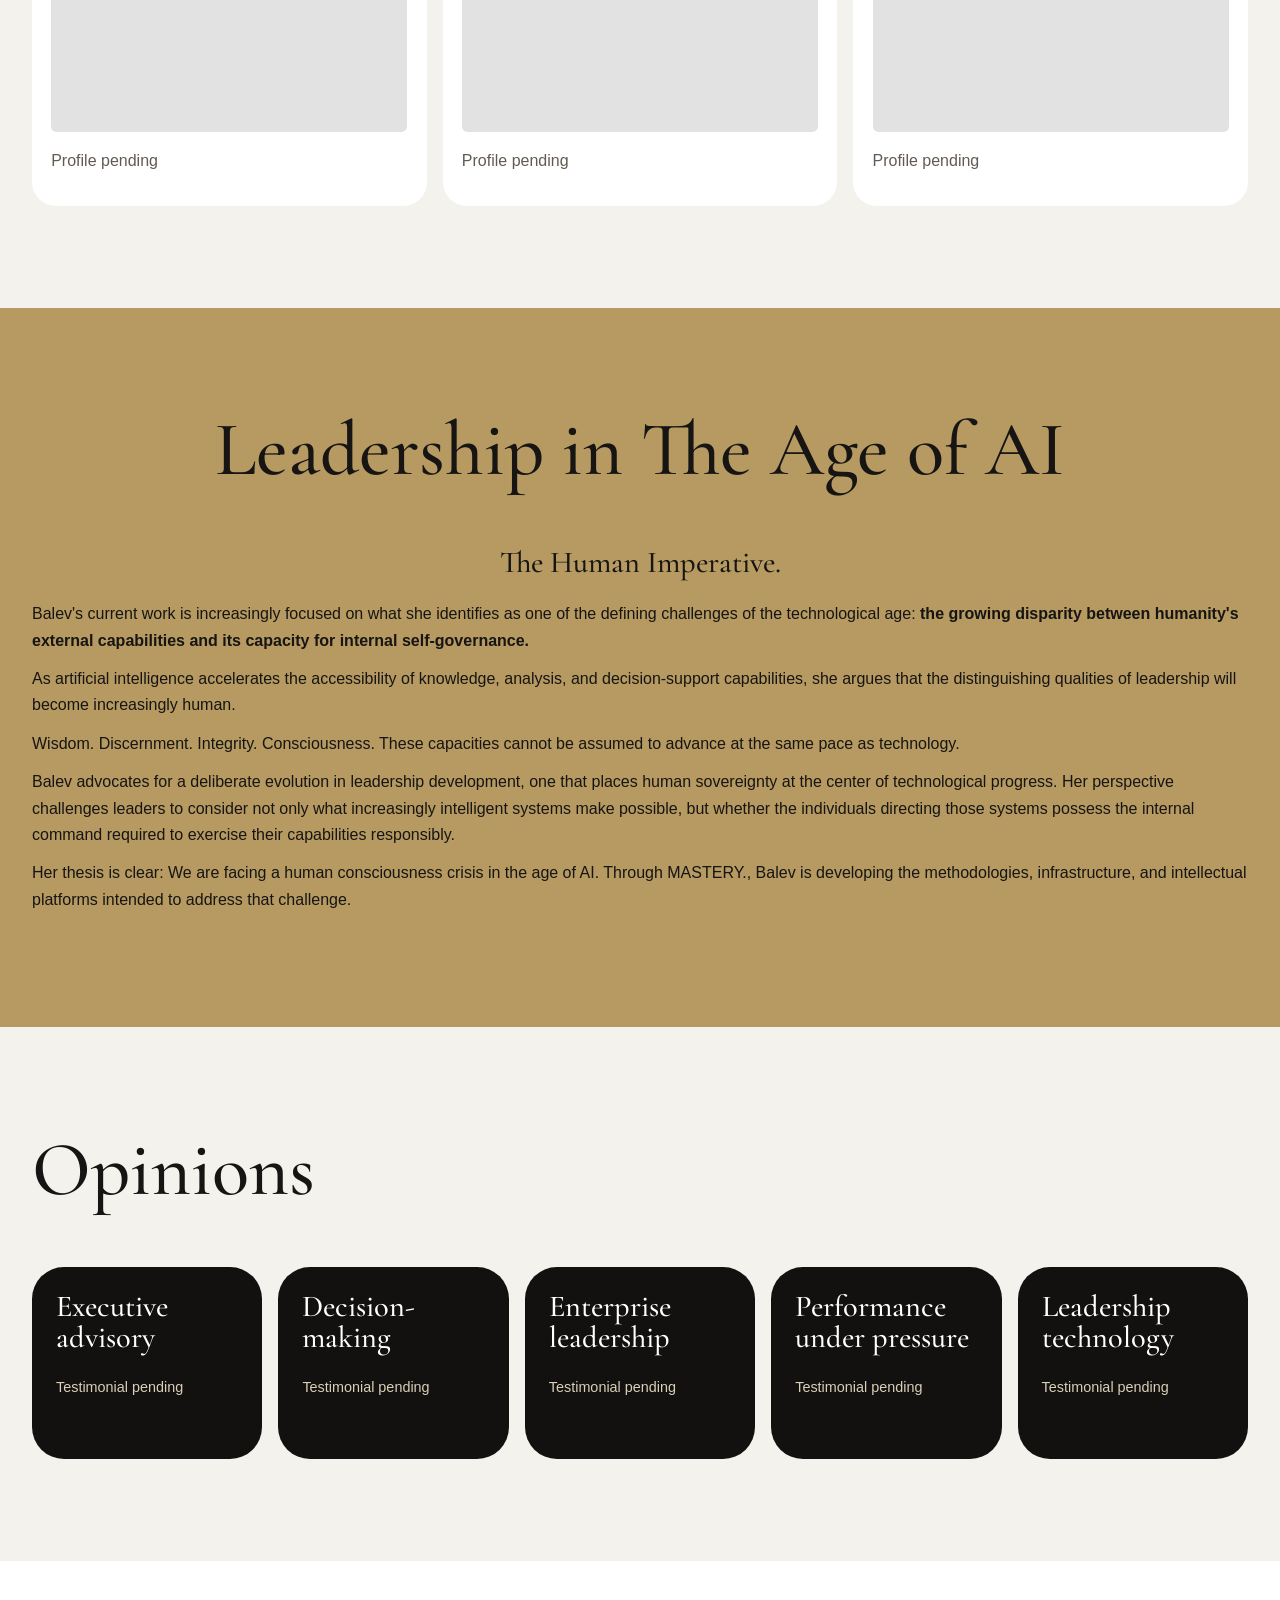
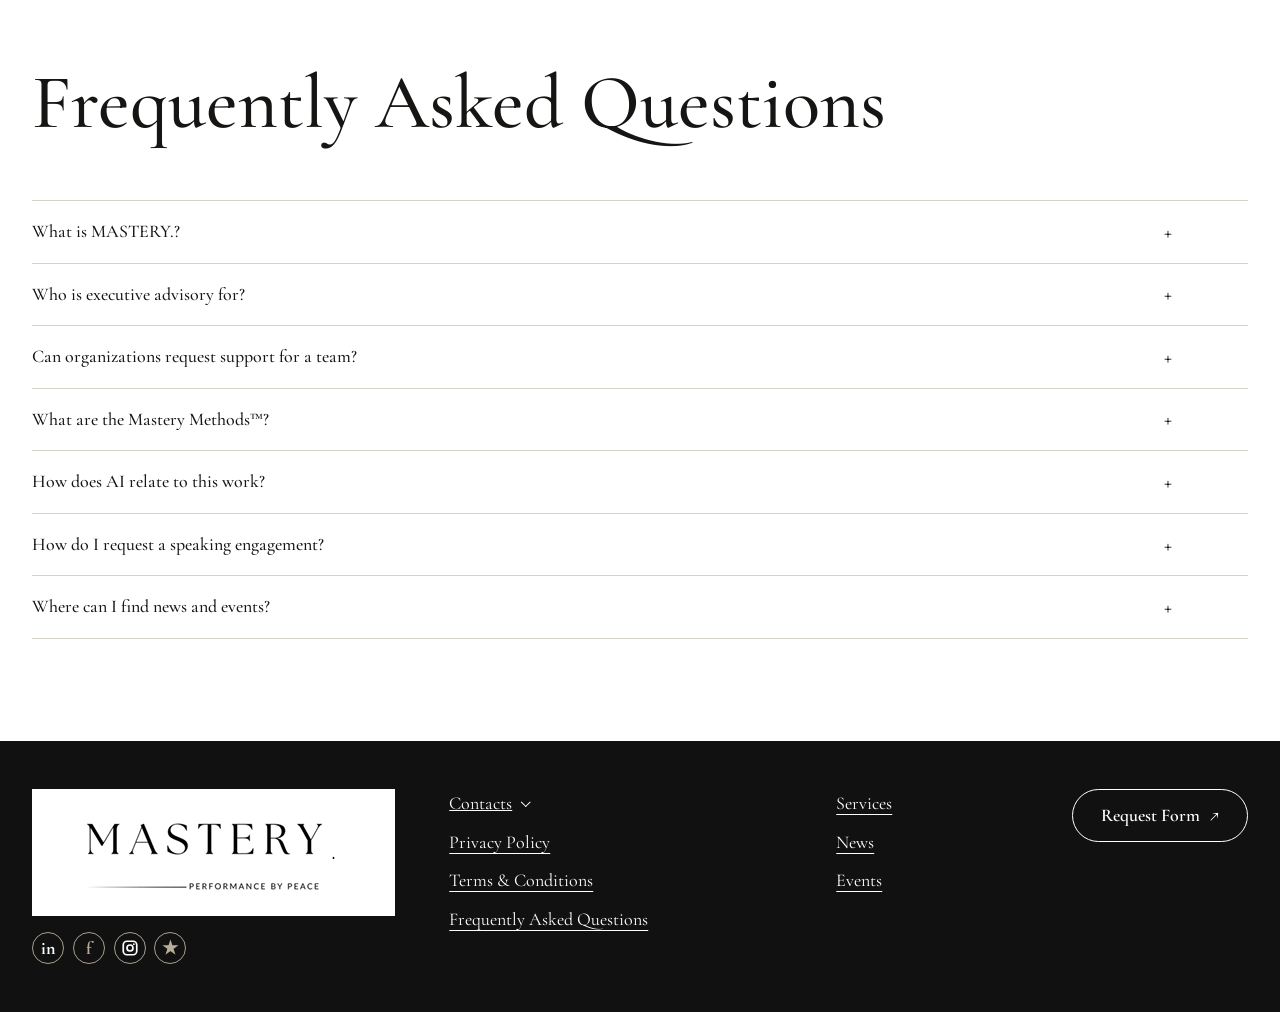
==== commit 095c3075: "Move two photo placeholders to the end of the homepage carousel" ====
--- a/index.html
+++ b/index.html
@@ -13,11 +13,11 @@
   <header><div class="header-inner wrap"><a href="index.html" class="brand"><img src="assets/logo.png" width="363" height="127" alt="MASTERY. Performance by Peace"></a><nav aria-label="Main navigation"><a href="index.html" aria-current="page">Home</a><a href="about.html">About</a><a href="advisory.html">Advisory</a><a href="insights.html">Insights</a><a href="events.html">New Events</a></nav></div></header>
   <main id="main">
 <section class="gallery" aria-label="Photo gallery"><div class="gallery-controls wrap"><button type="button" data-slide="-1" aria-label="Scroll photos left">←</button><button type="button" data-slide="1" aria-label="Scroll photos right">→</button></div><div class="photo-track" tabindex="0" aria-label="Scrollable photos">
-<img class="gallery-portrait" src="assets/gallery/grace-portrait-white.jpg" alt="Grace Balev in a white suit" width="378" height="666">
 <img loading="lazy" src="assets/gallery/grace-keynote.jpg" alt="Grace Balev speaking on stage" width="691" height="509">
 <img loading="lazy" src="assets/gallery/summit-keynote.jpg" alt="Summit audience watching the keynote" width="807" height="525">
-<img class="gallery-portrait" loading="lazy" src="assets/gallery/grace-portrait-black.jpg" alt="Grace Balev in a black outfit" width="440" height="506">
 <img loading="lazy" src="assets/gallery/summit-audience.jpg" alt="Summit guests applauding" width="690" height="436">
+<img loading="lazy" src="data:image/svg+xml,%3Csvg%20xmlns%3D%22http%3A%2F%2Fwww.w3.org%2F2000%2Fsvg%22%20viewBox%3D%220%200%20480%20320%22%3E%3Crect%20width%3D%22480%22%20height%3D%22320%22%20fill%3D%22%23302c25%22%2F%3E%3Cg%20fill%3D%22none%22%20stroke%3D%22%23b69a61%22%20stroke-width%3D%222%22%3E%3Crect%20x%3D%22218%22%20y%3D%22143%22%20width%3D%2244%22%20height%3D%2234%22%20rx%3D%224%22%2F%3E%3Ccircle%20cx%3D%22232%22%20cy%3D%22154%22%20r%3D%223%22%2F%3E%3Cpath%20d%3D%22m220%20173%2012-10%207%205%2010-10%2011%2011%22%2F%3E%3C%2Fg%3E%3C%2Fsvg%3E" alt="Photo coming soon" width="480" height="320">
+<img loading="lazy" src="data:image/svg+xml,%3Csvg%20xmlns%3D%22http%3A%2F%2Fwww.w3.org%2F2000%2Fsvg%22%20viewBox%3D%220%200%20480%20320%22%3E%3Crect%20width%3D%22480%22%20height%3D%22320%22%20fill%3D%22%23302c25%22%2F%3E%3Cg%20fill%3D%22none%22%20stroke%3D%22%23b69a61%22%20stroke-width%3D%222%22%3E%3Crect%20x%3D%22218%22%20y%3D%22143%22%20width%3D%2244%22%20height%3D%2234%22%20rx%3D%224%22%2F%3E%3Ccircle%20cx%3D%22232%22%20cy%3D%22154%22%20r%3D%223%22%2F%3E%3Cpath%20d%3D%22m220%20173%2012-10%207%205%2010-10%2011%2011%22%2F%3E%3C%2Fg%3E%3C%2Fsvg%3E" alt="Photo coming soon" width="480" height="320">
 </div></section>
 <section class="hero"><div class="wrap hero-inner"><h1>Welcome<br>to MASTERY.</h1><p>Sovereign Leadership Infrastructure for the Age of AI</p></div></section>
 <section class="intro wrap">
--- a/style.css
+++ b/style.css
@@ -29,7 +29,7 @@
 .intro,.section,.page{padding-block:clamp(3.5rem,8vw,7rem)}
 .prose{max-width:47rem;font-size:1.12rem}
 .intro .prose{margin-inline:auto}
-.intro .prose > p{font-family:var(--serif);font-weight:500}
+.intro .prose > p,.faq summary{font-family:var(--serif);font-weight:500}
 .intro .prose > p strong{font-weight:700}
 .prose .lead{font-size:clamp(2rem,4vw,3.25rem);line-height:1.12}
 .eyebrow{font-weight:600;letter-spacing:.1em;text-transform:uppercase;font-size:.8rem}
@@ -50,7 +50,7 @@
 details{border-top:1px solid #d7d2c6;padding:1rem 0}
 details:last-child{border-bottom:1px solid #d7d2c6}
 summary{cursor:pointer;font-weight:600}
-.faq summary{display:flex;align-items:center;justify-content:space-between;gap:1rem;list-style:none}
+.faq summary{font-size:1.12rem;display:flex;align-items:center;justify-content:space-between;gap:1rem;list-style:none}
 .faq summary::-webkit-details-marker{display:none}
 .faq summary::after{content:"+";font-size:1.25rem;line-height:1;margin-inline-end:2cm}
 .faq details[open]>summary::after{content:"−"}
@@ -139,7 +139,7 @@
   h1{font-size:clamp(2.5rem,8.5vw,3.5rem)}
   h2{font-size:clamp(2.25rem,7.5vw,3rem)}
   h1,h2,h3{overflow-wrap:anywhere}
-  .prose{font-size:1.0625rem}
+  .prose,.faq summary{font-size:1.0625rem}
   .opinions,.clients,.team{grid-template-columns:repeat(2,minmax(0,1fr))}
   .opinions article,.team article{padding:1rem}
   .faq summary::after{margin-inline-end:.5rem}
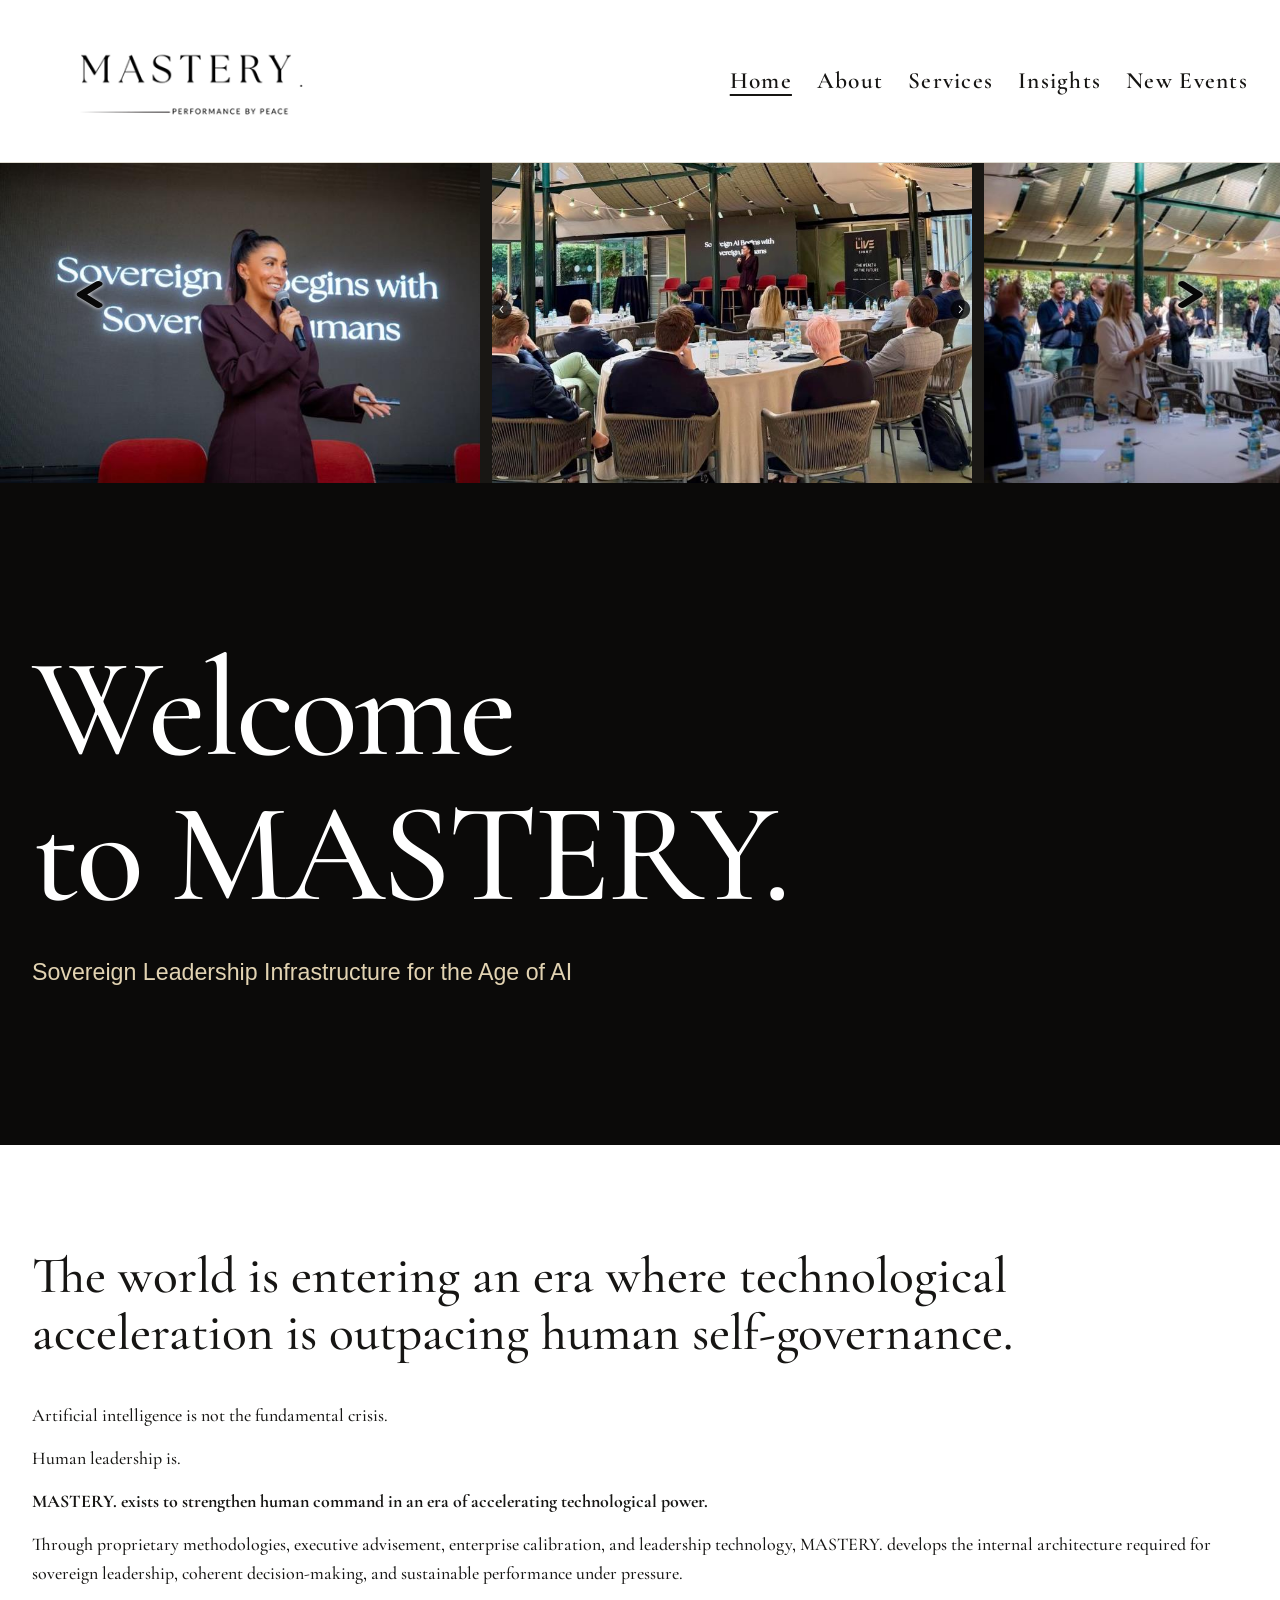
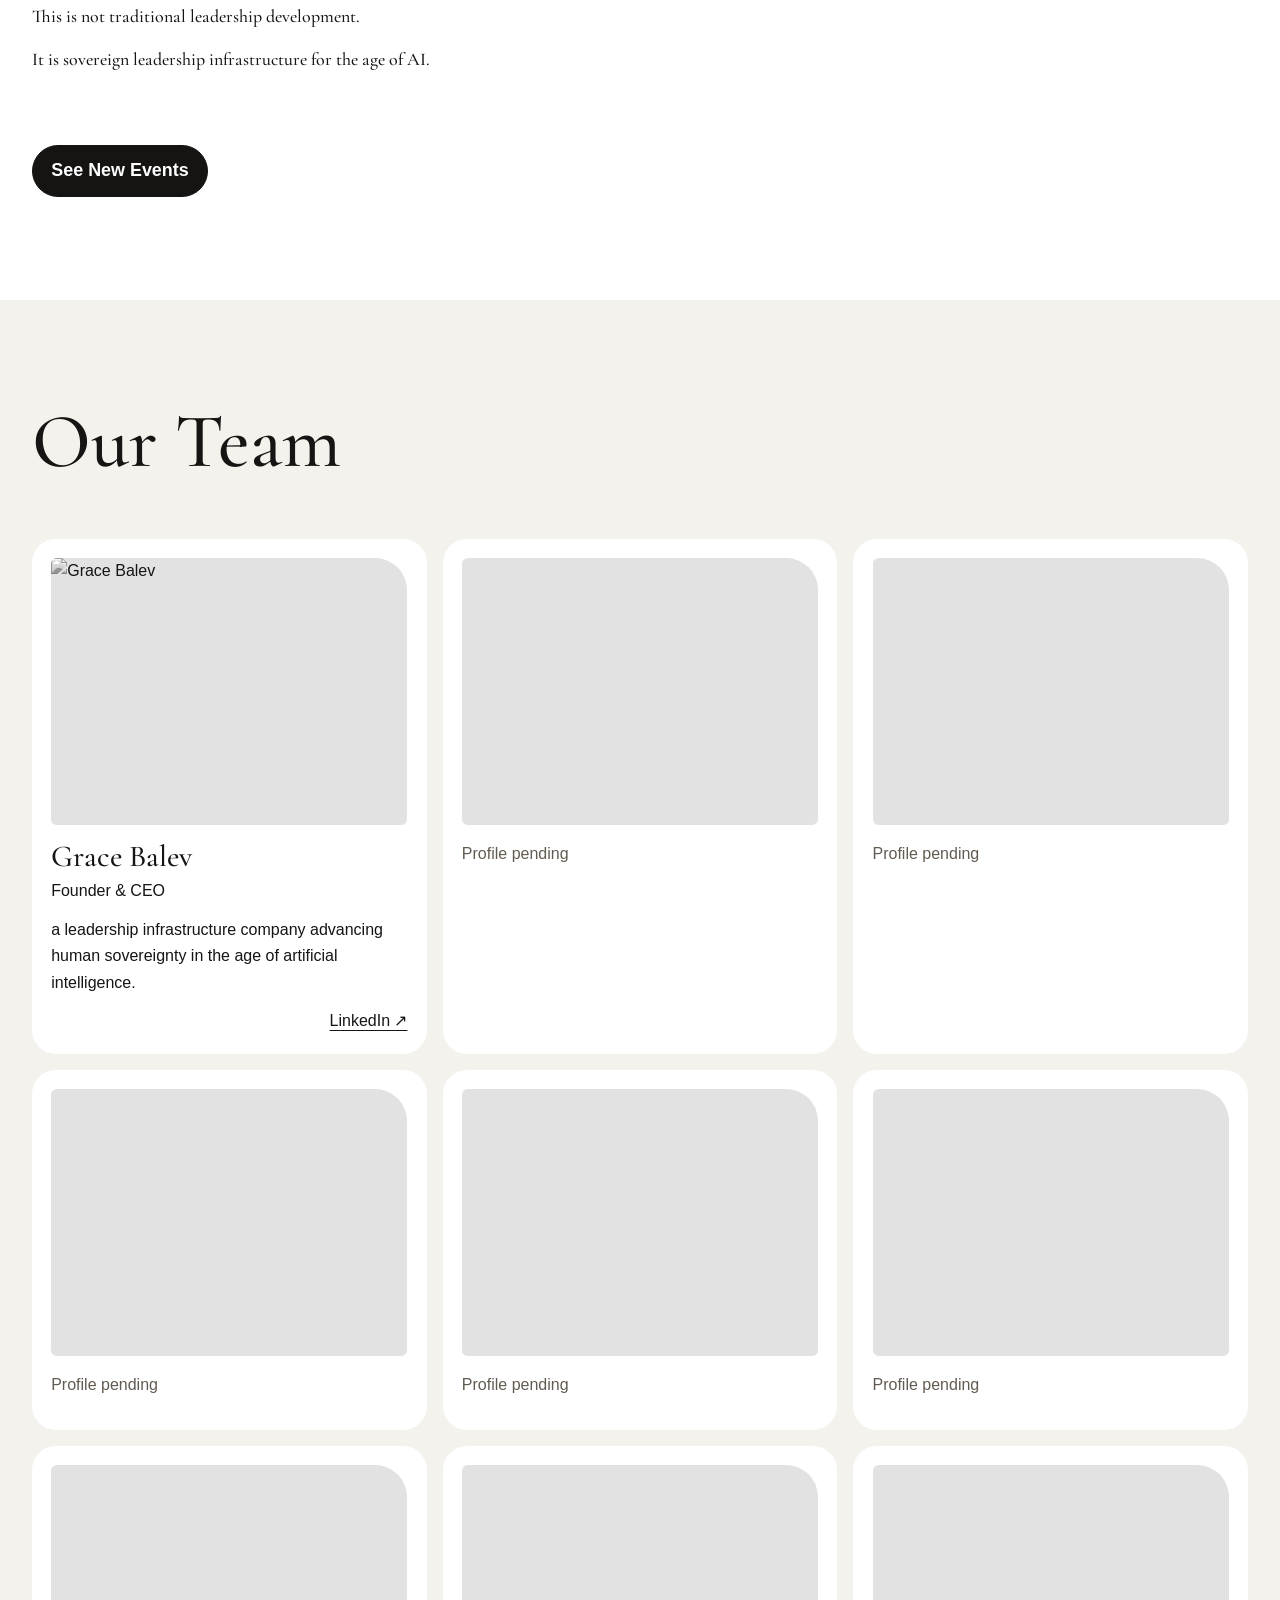
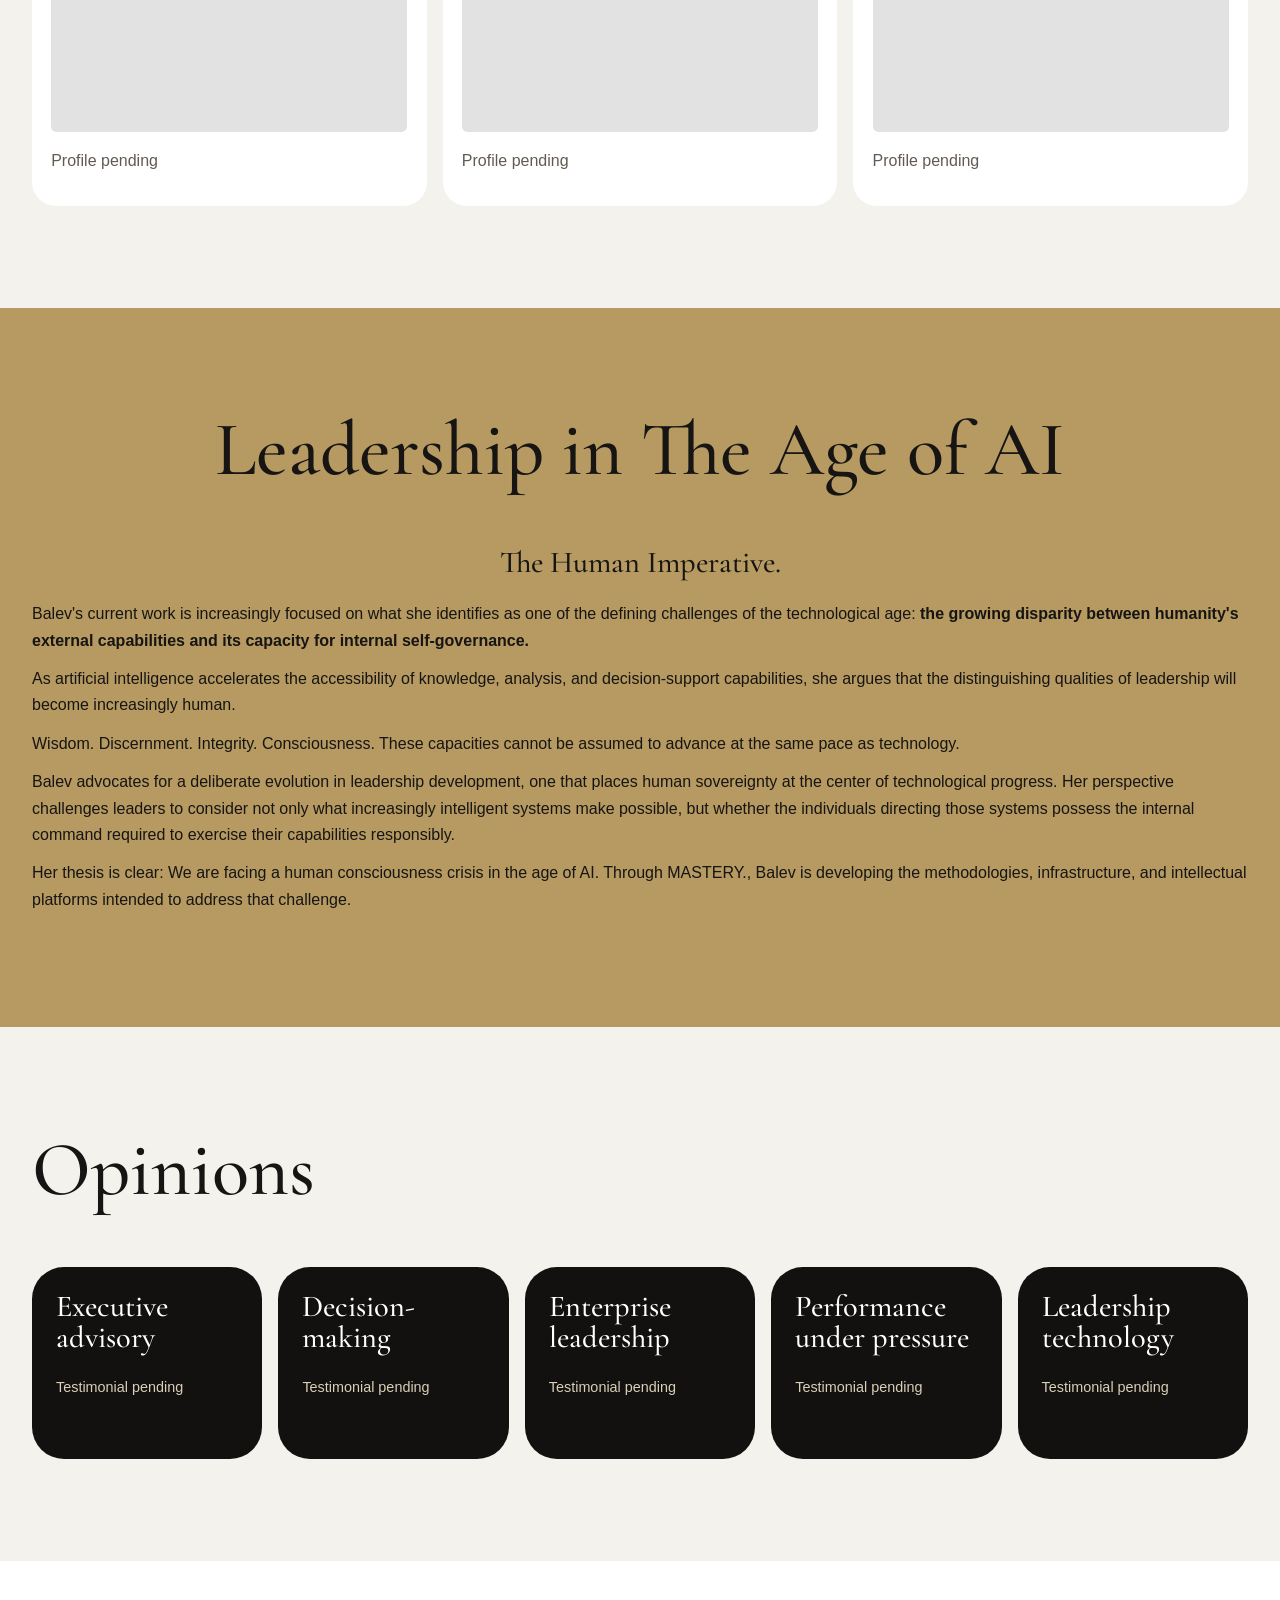
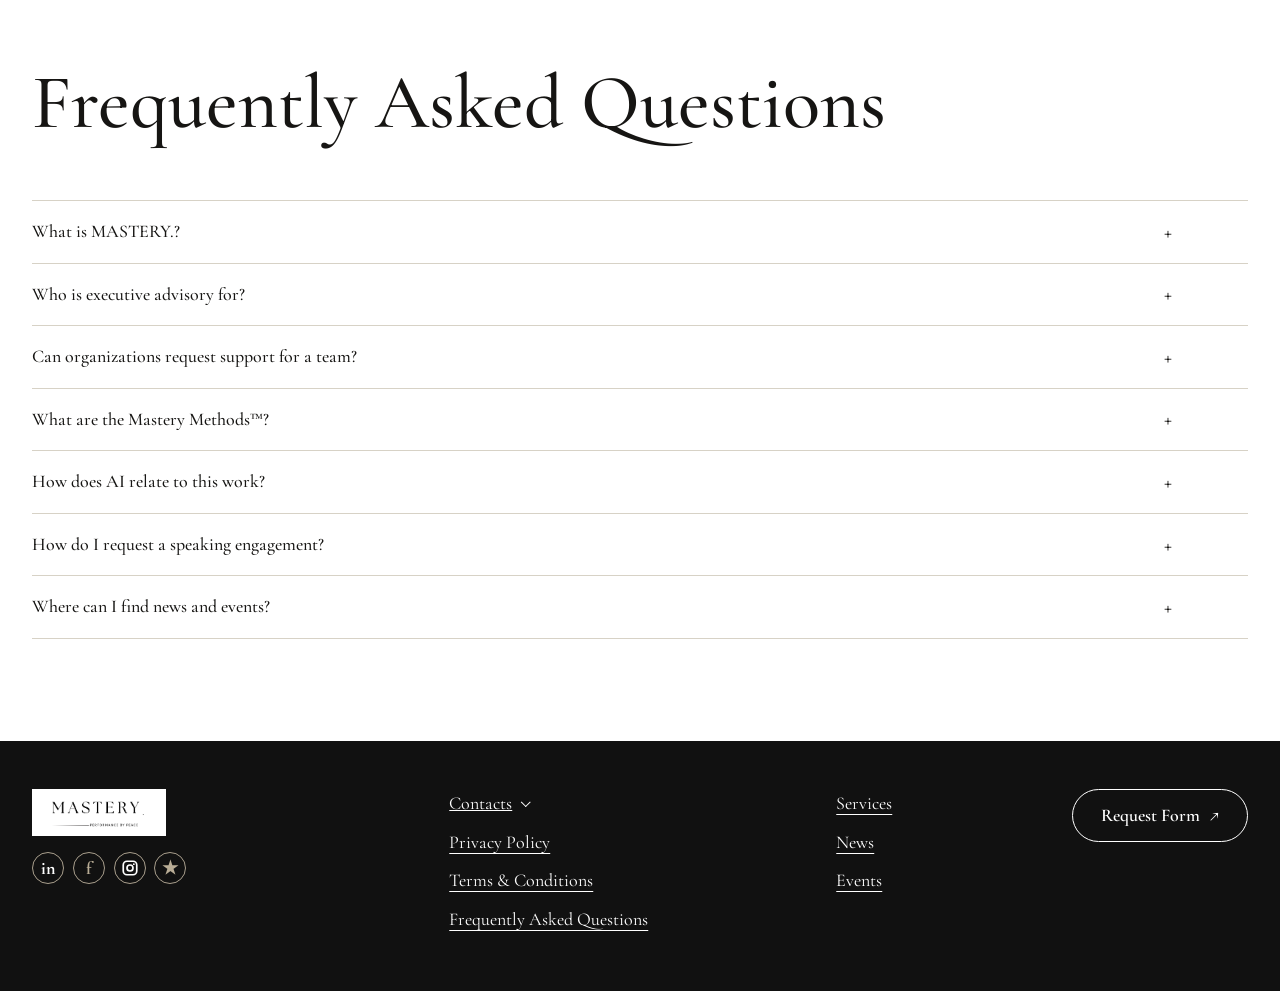
==== commit 33110476: "Label Advisory as Services in index.html navigation" ====
--- a/index.html
+++ b/index.html
@@ -10,7 +10,7 @@
 </head>
 <body>
   <a class="skip" href="#main">Skip to content</a>
-  <header><div class="header-inner wrap"><a href="index.html" class="brand"><img src="assets/logo.png" width="363" height="127" alt="MASTERY. Performance by Peace"></a><nav aria-label="Main navigation"><a href="index.html" aria-current="page">Home</a><a href="about.html">About</a><a href="advisory.html">Advisory</a><a href="insights.html">Insights</a><a href="events.html">New Events</a></nav></div></header>
+  <header><div class="header-inner wrap"><a href="index.html" class="brand"><img src="assets/logo.png" width="363" height="127" alt="MASTERY. Performance by Peace"></a><nav aria-label="Main navigation"><a href="index.html" aria-current="page">Home</a><a href="about.html">About</a><a href="advisory.html">Services</a><a href="insights.html">Insights</a><a href="events.html">New Events</a></nav></div></header>
   <main id="main">
 <section class="gallery" aria-label="Photo gallery"><div class="gallery-controls wrap"><button type="button" data-slide="-1" aria-label="Scroll photos left">←</button><button type="button" data-slide="1" aria-label="Scroll photos right">→</button></div><div class="photo-track" tabindex="0" aria-label="Scrollable photos">
 <img loading="lazy" src="assets/gallery/grace-keynote.jpg" alt="Grace Balev speaking on stage" width="691" height="509">
--- a/style.css
+++ b/style.css
@@ -58,7 +58,7 @@
 footer{font-family:var(--serif);font-size:1.125rem;background:#111;color:#fff;padding:3rem 0}
 .footer-grid{display:grid;grid-template-columns:1.3fr 1.2fr .7fr auto;gap:1.5rem}
 .footer-grid>div>a{display:block;width:fit-content;margin-bottom:.55rem}
-.footer-grid .brand{background:white}
+.footer-grid .brand{width:8.4rem;background:white}
 .socials{display:flex;gap:.55rem;margin-top:1rem}
 .socials a,.socials span{display:grid;place-items:center;border:1px solid #a99f8d;width:2rem;height:2rem;border-radius:50%;text-decoration:none;font-weight:700}
 .socials span{color:#b9ad96}
@@ -103,7 +103,7 @@
 .footer-contacts .contact-dropdown address{margin:0}
 
 .page-back-row{padding-block:2cm .75rem}
-.page-back-row .page-back{margin-inline-start:clamp(-2cm, calc((100% - 100vw) / 2 + .5rem), 0px)}
+.page-back-row .page-back{margin-block-start:2cm;margin-inline-start:clamp(-4cm, calc((100% - 100vw) / 2 + .5rem), 0px)}
 .page-back{display:grid;place-items:center;width:3.25rem;aspect-ratio:1;border:1px solid #f4e8ce;border-radius:50%;background:linear-gradient(145deg,#f4e8ce,#d5c5a7);box-shadow:inset 0 1px 3px #fff9,0 2px 6px #0003;color:#111}
 .page-back:hover{background:#f8eedb;color:#111}
 .page-back::before{content:"";width:29%;aspect-ratio:3/4;background:currentColor;clip-path:polygon(80% 0,0 50%,80% 100%,100% 85%,43% 50%,100% 15%)}
@@ -144,7 +144,6 @@
   .opinions article,.team article{padding:1rem}
   .faq summary::after{margin-inline-end:.5rem}
   .page-back-row{padding-block:1rem .25rem}
-  .page-back-row .page-back{margin-inline-start:0}
   .footer-contacts summary{display:flex;align-items:center;min-height:44px}
   .footer-grid>div>a:not(.brand){min-height:44px;align-content:center}
   .socials{flex-wrap:wrap}
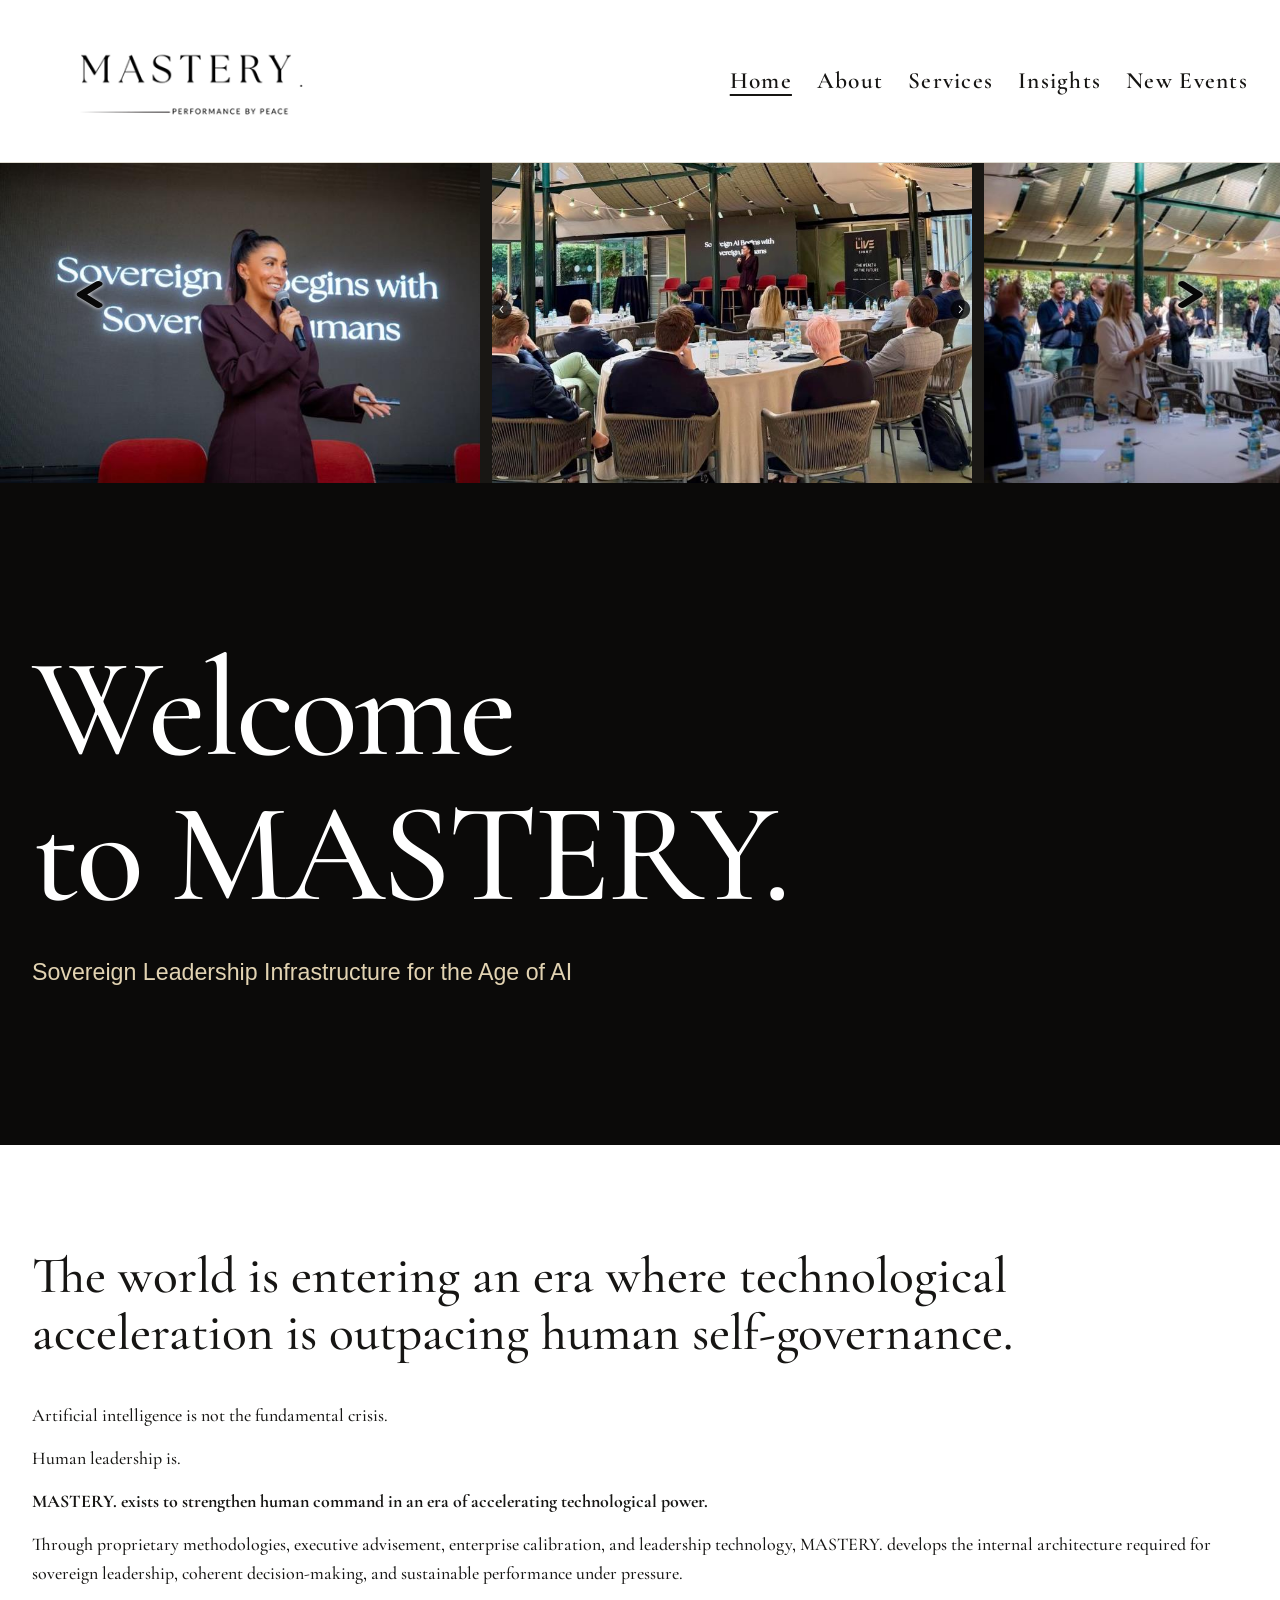
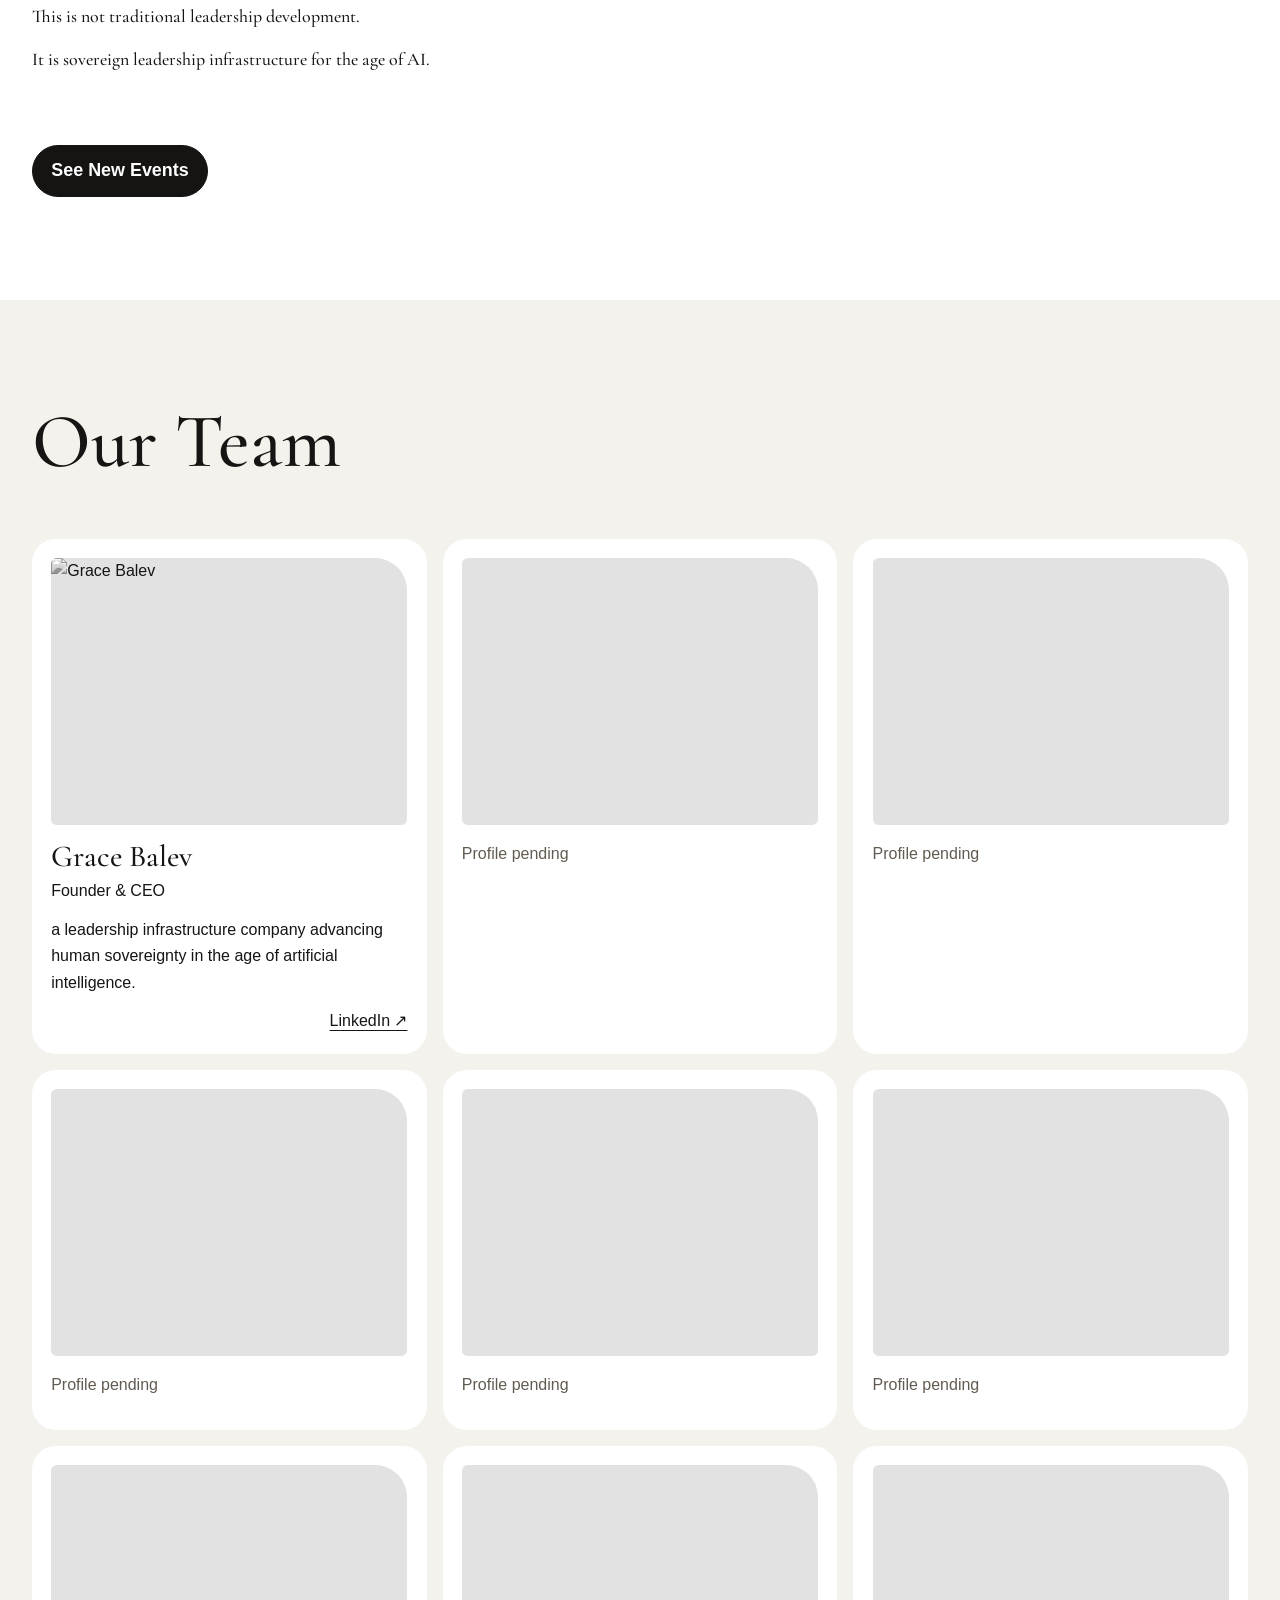
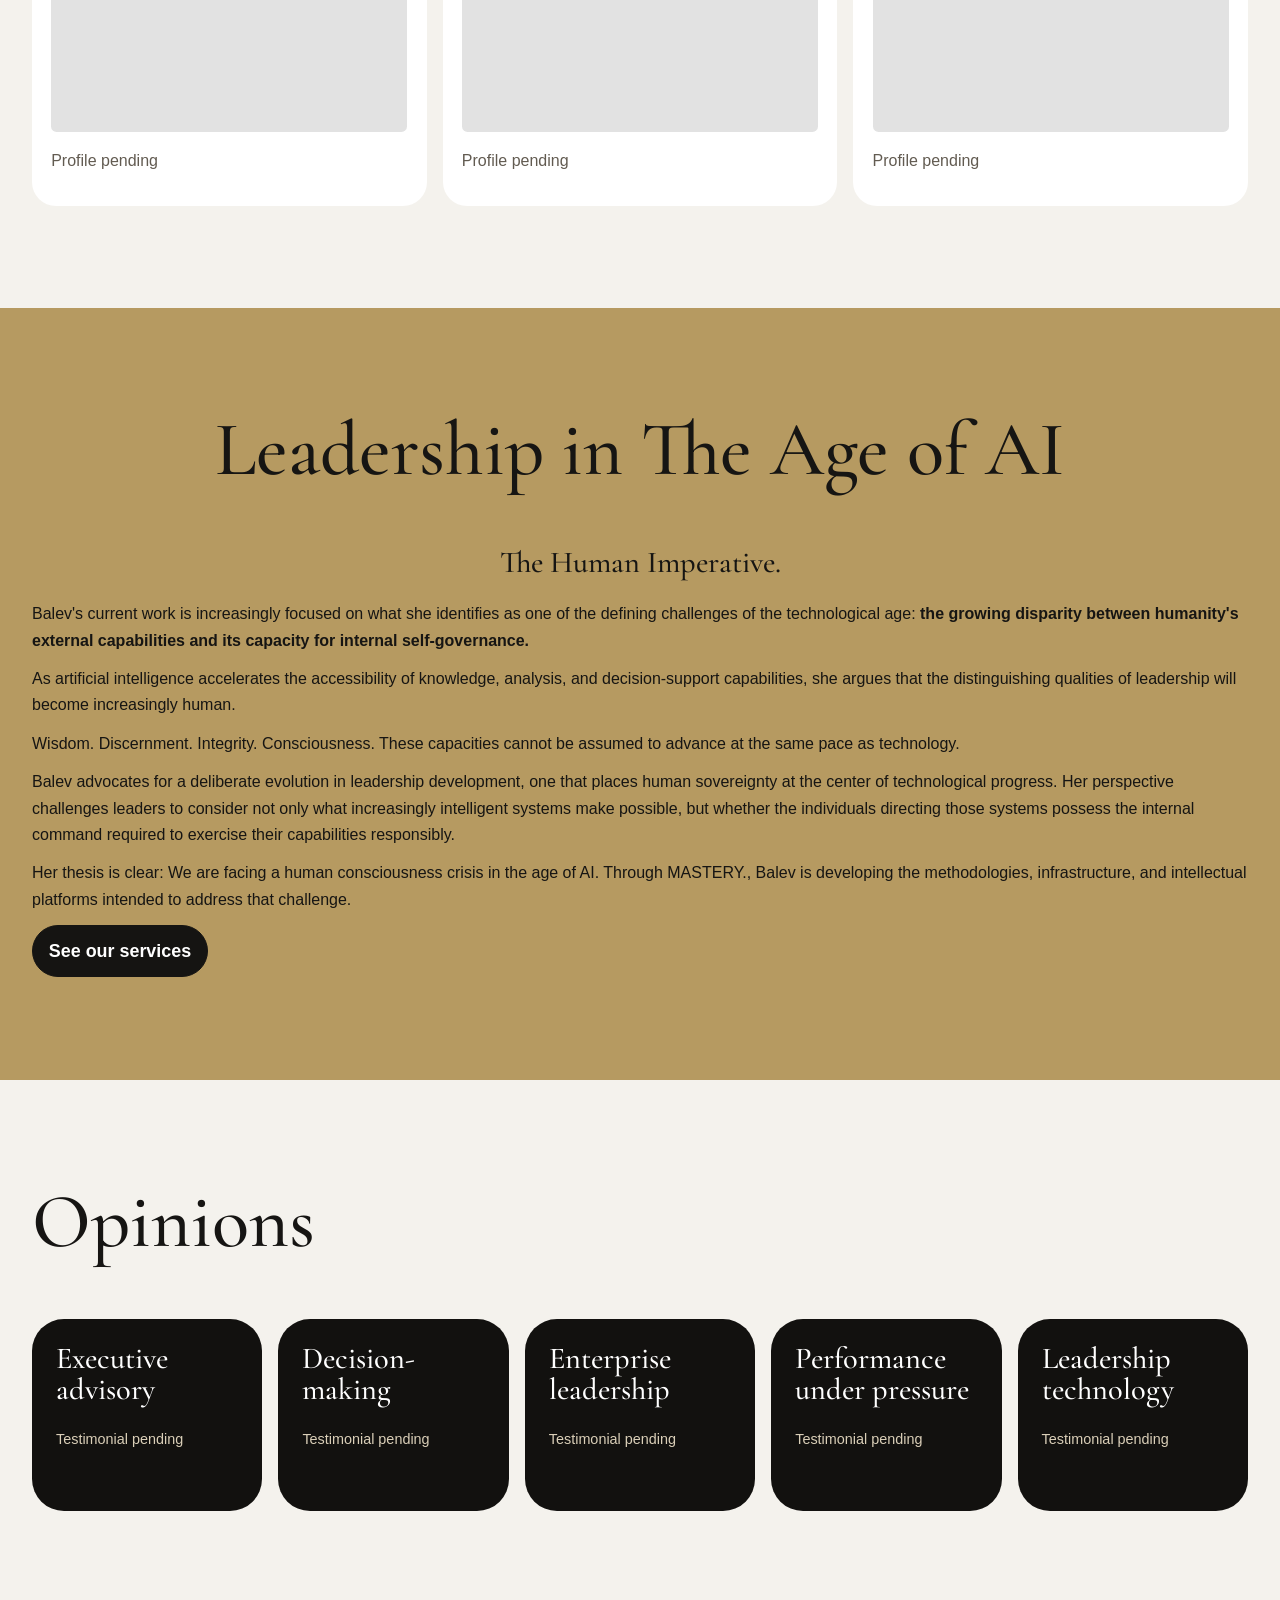
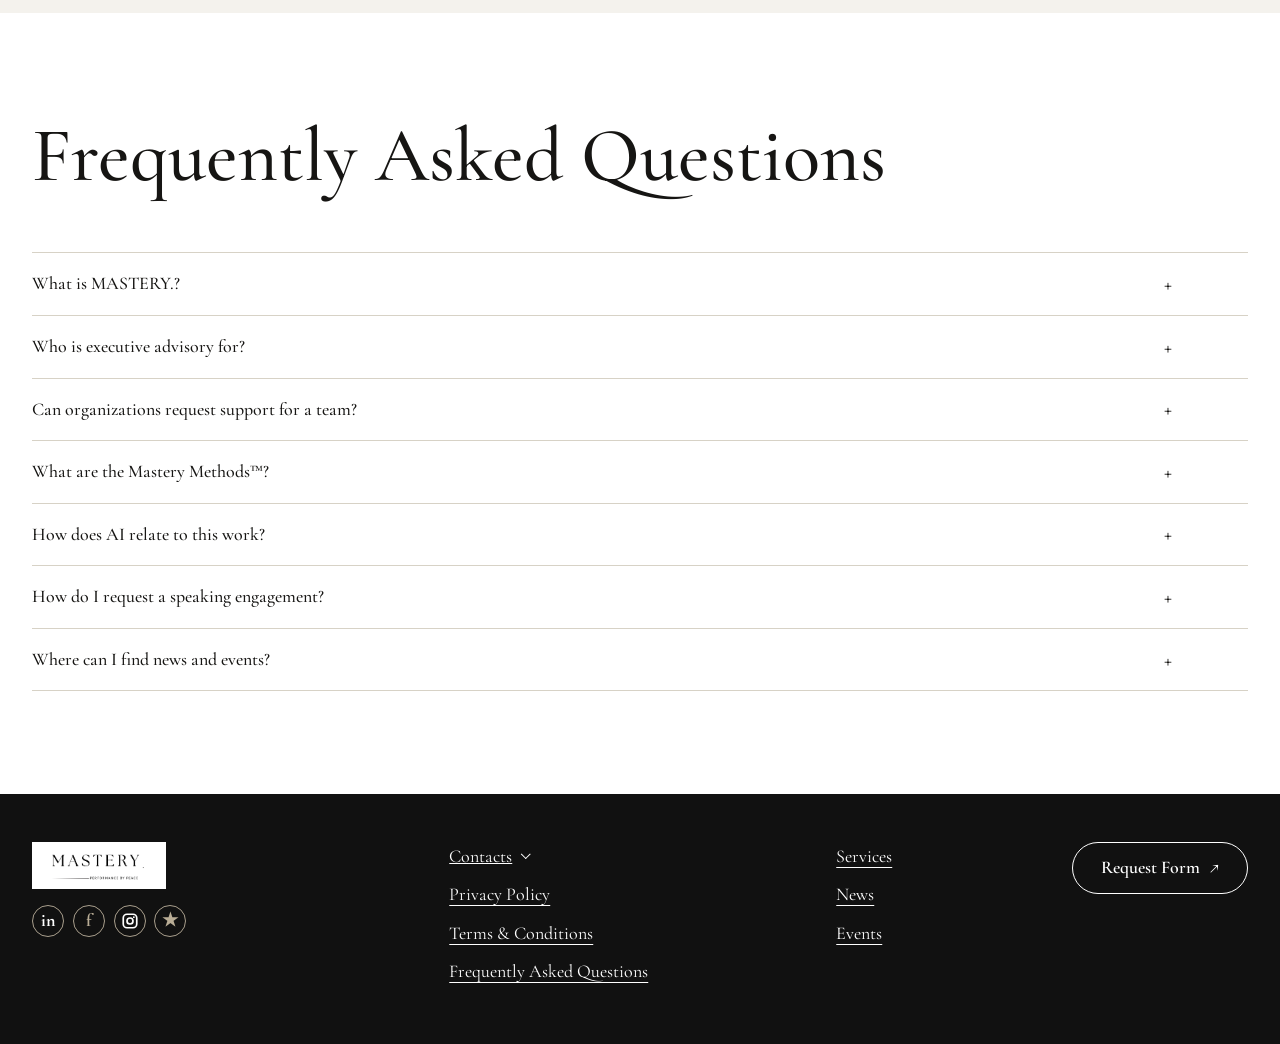
==== commit 8ffde7a3: "Add services link after homepage AI leadership section" ====
--- a/index.html
+++ b/index.html
@@ -43,6 +43,7 @@
     <p>Wisdom. Discernment. Integrity. Consciousness. These capacities cannot be assumed to advance at the same pace as technology.</p>
     <p>Balev advocates for a deliberate evolution in leadership development, one that places human sovereignty at the center of technological progress. Her perspective challenges leaders to consider not only what increasingly intelligent systems make possible, but whether the individuals directing those systems possess the internal command required to exercise their capabilities responsibly.</p>
     <p>Her thesis is clear: We are facing a human consciousness crisis in the age of AI. Through MASTERY., Balev is developing the methodologies, infrastructure, and intellectual platforms intended to address that challenge.</p>
+    <a class="button dark" href="advisory.html">See our services</a>
   </div>
 </section>
 <section class="section wash"><div class="wrap"><h2>Opinions</h2><div class="opinions"><article><h3>Executive advisory</h3><p>Testimonial pending</p></article><article><h3>Decision-making</h3><p>Testimonial pending</p></article><article><h3>Enterprise leadership</h3><p>Testimonial pending</p></article><article><h3>Performance under pressure</h3><p>Testimonial pending</p></article><article><h3>Leadership technology</h3><p>Testimonial pending</p></article></div></div></section>
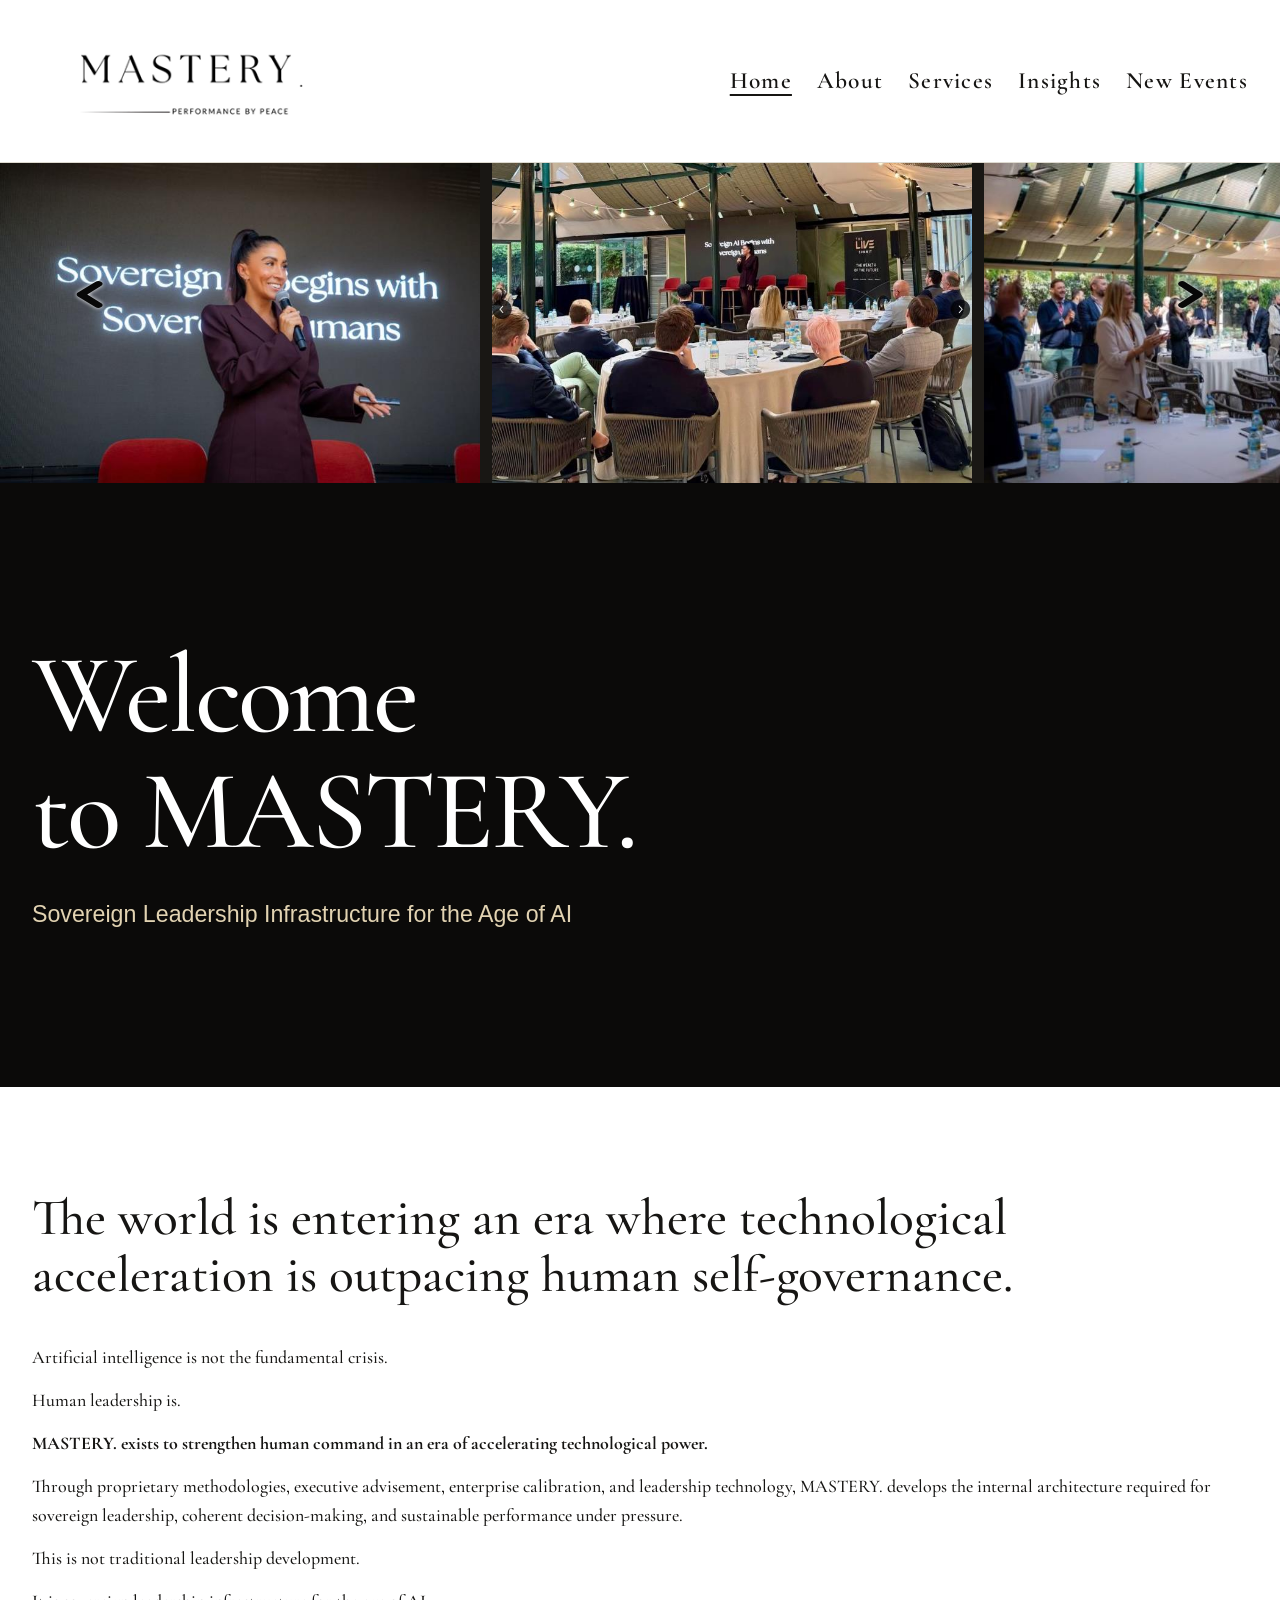
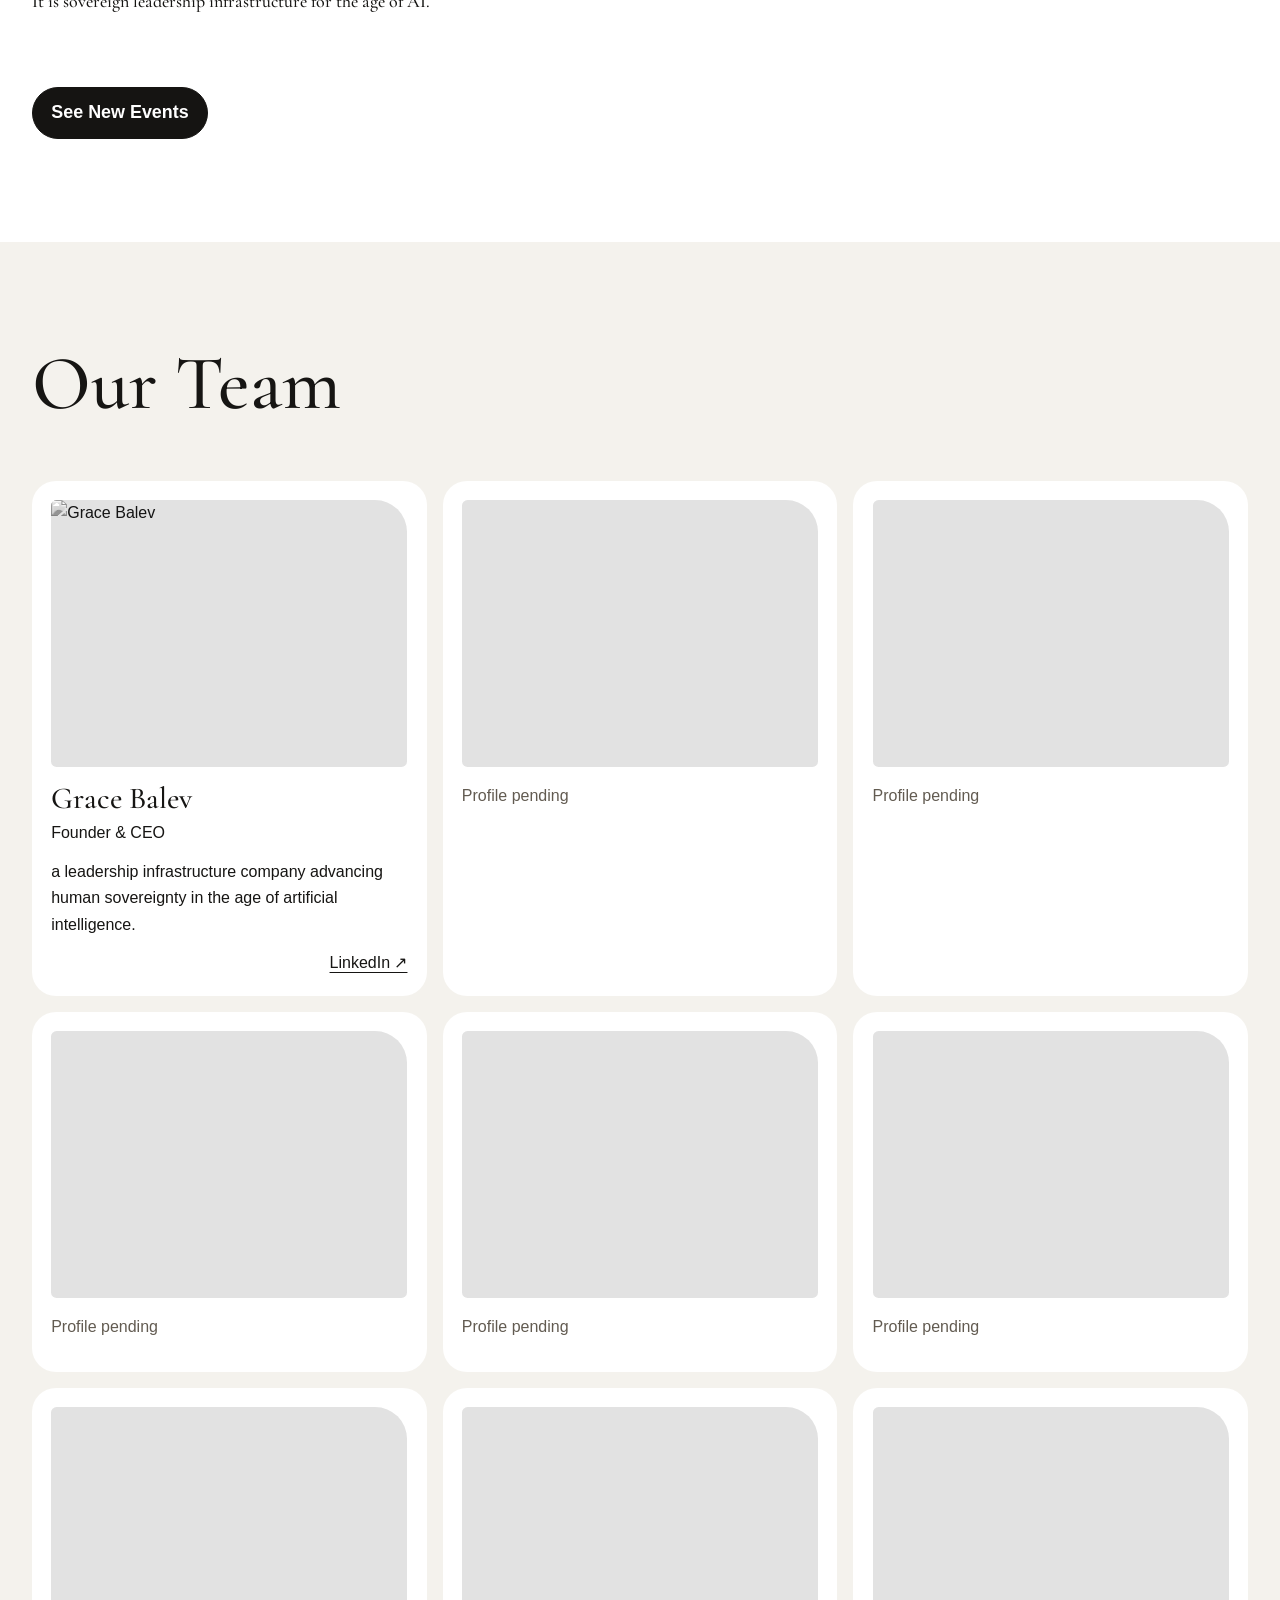
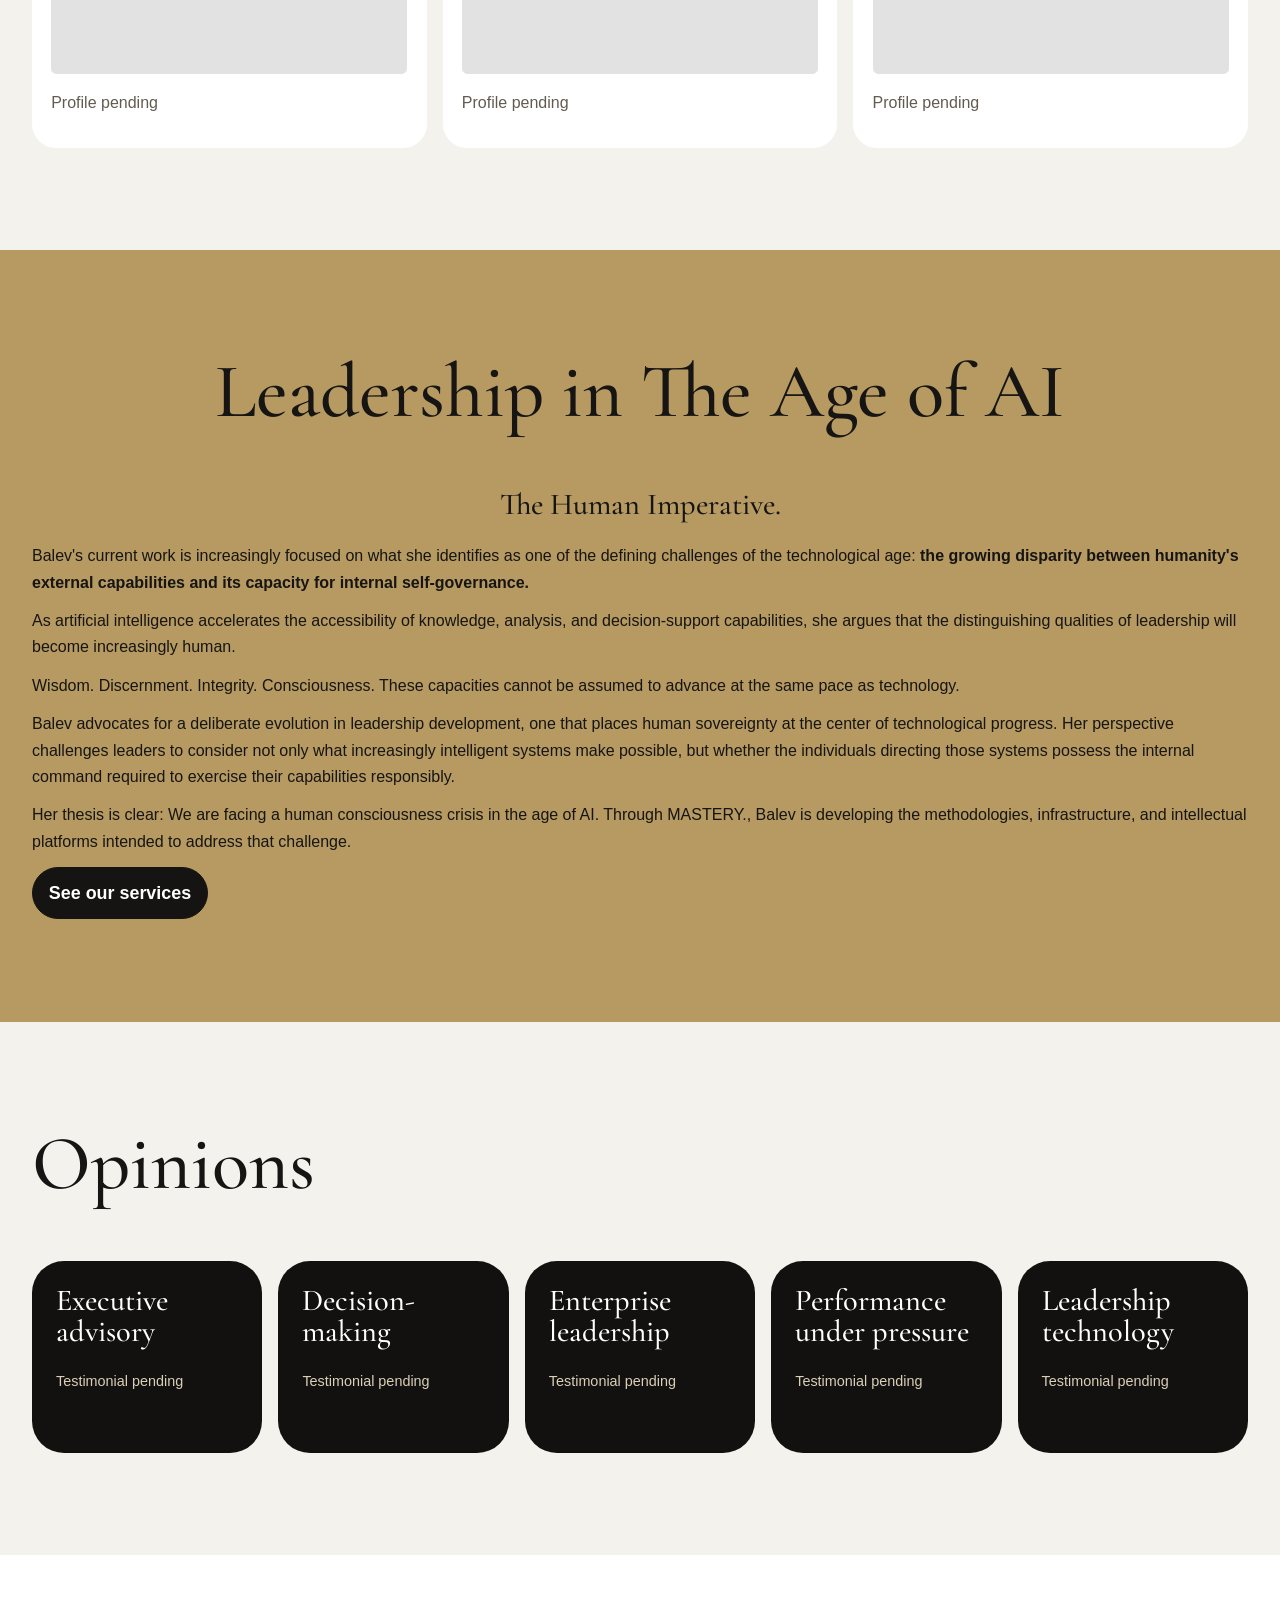
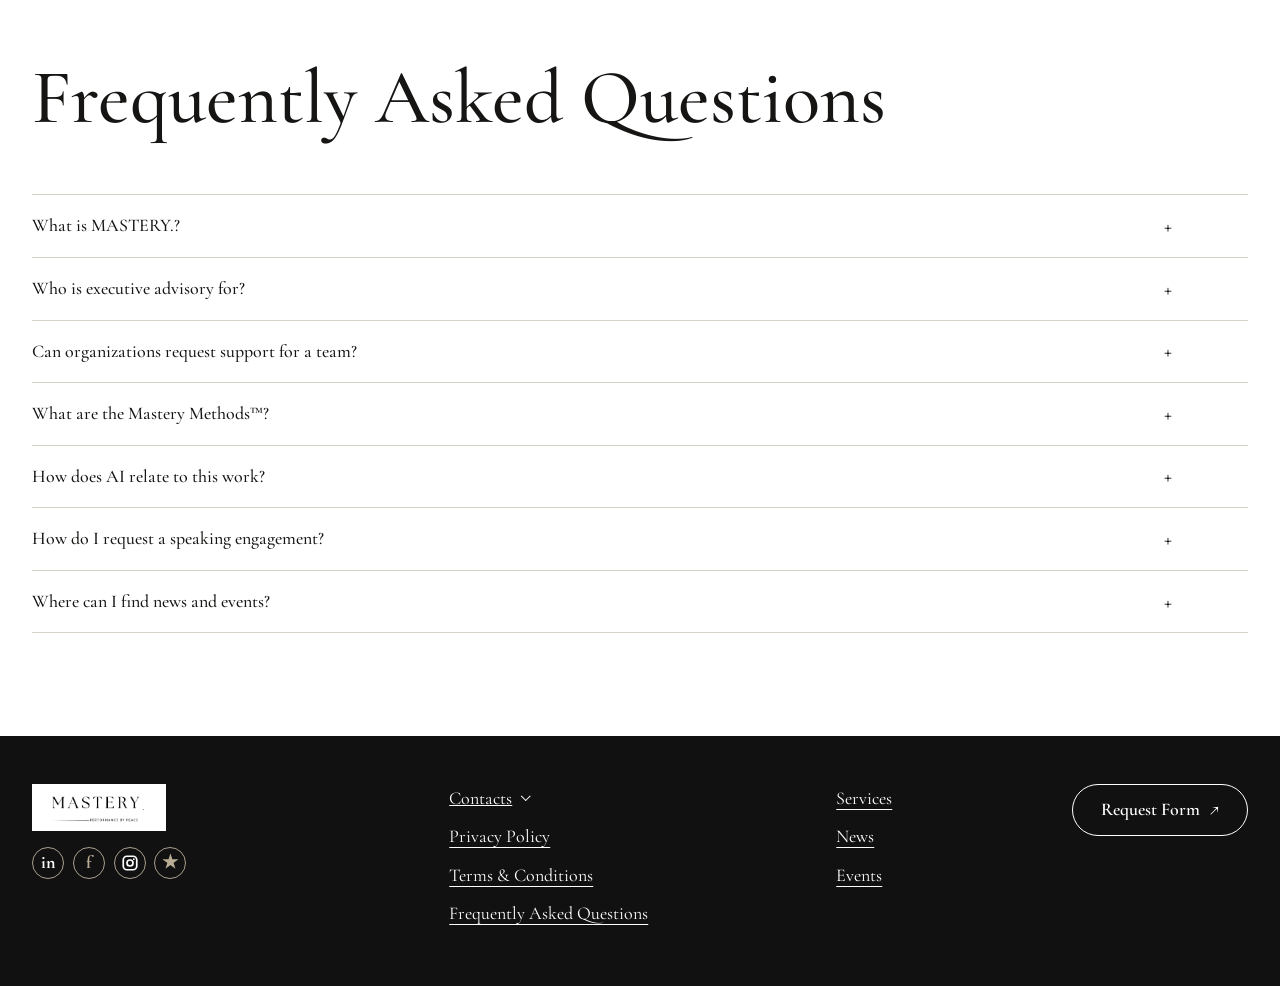
==== commit 32d99680: "Point footer Services link to Advisory in index.html" ====
--- a/index.html
+++ b/index.html
@@ -48,6 +48,6 @@
 </section>
 <section class="section wash"><div class="wrap"><h2>Opinions</h2><div class="opinions"><article><h3>Executive advisory</h3><p>Testimonial pending</p></article><article><h3>Decision-making</h3><p>Testimonial pending</p></article><article><h3>Enterprise leadership</h3><p>Testimonial pending</p></article><article><h3>Performance under pressure</h3><p>Testimonial pending</p></article><article><h3>Leadership technology</h3><p>Testimonial pending</p></article></div></div></section>
 <section class="section wrap" id="faq"><h2>Frequently Asked Questions</h2><div class="faq"><details><summary>What is MASTERY.?</summary><p>MASTERY. develops leadership infrastructure to strengthen self-governance, decision-making, and performance under pressure.</p></details><details><summary>Who is executive advisory for?</summary><p>Founders, senior executives, and other leaders responsible for consequential decisions.</p></details><details><summary>Can organizations request support for a team?</summary><p>Yes. Use the request form to describe your organization, the team, and the outcomes you want to work toward.</p></details><details><summary>What are the Mastery Methods™?</summary><p>They are a proprietary framework built around Posture, Purity, Precision, and Production.</p></details><details><summary>How does AI relate to this work?</summary><p>MASTERY. focuses on the judgment, discernment, and self-command people need to direct increasingly capable technology.</p></details><details><summary>How do I request a speaking engagement?</summary><p>Choose Speaking on the request form and include your event date, audience, and topic.</p></details><details><summary>Where can I find news and events?</summary><p>Find updates in <a href="insights.html#news">News</a> and upcoming gatherings in <a href="events.html">New Events</a>.</p></details></div></section></main>
-  <footer><div class="footer-grid wrap"><div><a href="index.html" class="brand"><img src="assets/logo.png" width="363" height="127" alt="MASTERY. Performance by Peace"></a><div class="socials"><a href="https://www.linkedin.com/in/gracebalev/" aria-label="LinkedIn">in</a><span title="Facebook profile pending" aria-label="Facebook profile pending">f</span><a href="https://www.instagram.com/gracebalev/" aria-label="Instagram"><svg width="18" height="18" viewBox="0 0 24 24" fill="none" aria-hidden="true" focusable="false"><rect x="3" y="3" width="18" height="18" rx="5" stroke="currentColor" stroke-width="2.25"/><circle cx="12" cy="12" r="4" stroke="currentColor" stroke-width="2.25"/><circle cx="17.1" cy="6.9" r="1.2" fill="currentColor"/></svg></a><span title="Trustpilot profile pending" aria-label="Trustpilot profile pending">★</span></div></div><div><details class="footer-contacts"><summary>Contacts</summary><div class="contact-dropdown"><address>Grace Balev<br><a href="mailto:grace@themasterycompany.com">grace@themasterycompany.com</a><br>Passatge de la Concepcio, 11, 201<br>Barcelona, 08008</address></div></details><a href="privacy.html">Privacy Policy</a><a href="terms.html">Terms &amp; Conditions</a><a href="index.html#faq">Frequently Asked Questions</a></div><div><a href="about.html">Services</a><a href="insights.html#news">News</a><a href="events.html">Events</a></div><div><a class="button" href="request.html">Request Form <span aria-hidden="true">↗</span></a></div></div></footer>
+  <footer><div class="footer-grid wrap"><div><a href="index.html" class="brand"><img src="assets/logo.png" width="363" height="127" alt="MASTERY. Performance by Peace"></a><div class="socials"><a href="https://www.linkedin.com/in/gracebalev/" aria-label="LinkedIn">in</a><span title="Facebook profile pending" aria-label="Facebook profile pending">f</span><a href="https://www.instagram.com/gracebalev/" aria-label="Instagram"><svg width="18" height="18" viewBox="0 0 24 24" fill="none" aria-hidden="true" focusable="false"><rect x="3" y="3" width="18" height="18" rx="5" stroke="currentColor" stroke-width="2.25"/><circle cx="12" cy="12" r="4" stroke="currentColor" stroke-width="2.25"/><circle cx="17.1" cy="6.9" r="1.2" fill="currentColor"/></svg></a><span title="Trustpilot profile pending" aria-label="Trustpilot profile pending">★</span></div></div><div><details class="footer-contacts"><summary>Contacts</summary><div class="contact-dropdown"><address>Grace Balev<br><a href="mailto:grace@themasterycompany.com">grace@themasterycompany.com</a><br>Passatge de la Concepcio, 11, 201<br>Barcelona, 08008</address></div></details><a href="privacy.html">Privacy Policy</a><a href="terms.html">Terms &amp; Conditions</a><a href="index.html#faq">Frequently Asked Questions</a></div><div><a href="advisory.html">Services</a><a href="insights.html#news">News</a><a href="events.html">Events</a></div><div><a class="button" href="request.html">Request Form <span aria-hidden="true">↗</span></a></div></div></footer>
 </body>
 </html>
--- a/style.css
+++ b/style.css
@@ -24,7 +24,7 @@
 nav a[aria-current=page]{text-decoration:underline}
 .hero{background:#0b0a09;color:white}
 .hero-inner{padding-block:clamp(5rem,12vw,11rem)}
-.hero h1{margin-bottom:1.65rem;font-size:clamp(4rem,11vw,10rem);letter-spacing:-.025em}
+.hero h1{margin-bottom:1.65rem;font-size:clamp(3.2rem,8.8vw,8rem);letter-spacing:-.025em}
 .hero p{margin:0;color:#e2d3b2;font-size:clamp(1.05rem,2vw,1.45rem)}
 .intro,.section,.page{padding-block:clamp(3.5rem,8vw,7rem)}
 .prose{max-width:47rem;font-size:1.12rem}
@@ -134,7 +134,7 @@
 @media (max-width: 42rem) {
   .wrap{width:calc(100% - 2rem)}
   .hero-inner{padding-block:3.5rem}
-  .hero h1{font-size:clamp(2.75rem,11vw,4.5rem)}
+  .hero h1{font-size:clamp(2.2rem,8.8vw,3.6rem)}
   .intro,.section,.page{padding-block:2.75rem}
   h1{font-size:clamp(2.5rem,8.5vw,3.5rem)}
   h2{font-size:clamp(2.25rem,7.5vw,3rem)}
@@ -155,3 +155,14 @@
 @media (max-width: 26rem) {
   .opinions,.team,.footer-grid{grid-template-columns:1fr}
 }
+
+.page-opening-back{padding-block-start:clamp(0px,calc(clamp(3.5rem,8vw,7rem) - 4cm),2cm)}
+.page-opening{padding-block-start:max(0px,calc(clamp(3.5rem,8vw,7rem) - 6cm))}
+.page-opening-label{display:flex;align-items:center;gap:.75rem;font:600 .96rem/1.65 var(--sans);letter-spacing:.1em;text-transform:uppercase}
+.page-opening-label::before{content:"";width:1.75rem;height:1px;background:var(--gold)}
+.page-opening-title{max-width:none;font-size:clamp(2.17rem,5.25vw,4.9rem)}
+@media (max-width:42rem){.page-opening-title{font-size:clamp(1.75rem,5.95vw,2.45rem)}}
+
+.page-back-row.with-page-label{display:flex;align-items:center;justify-content:space-between;gap:.75rem}
+.with-page-label .page-back{flex-shrink:0}
+.with-page-label .page-opening-label{margin:2cm 0 0;white-space:nowrap}
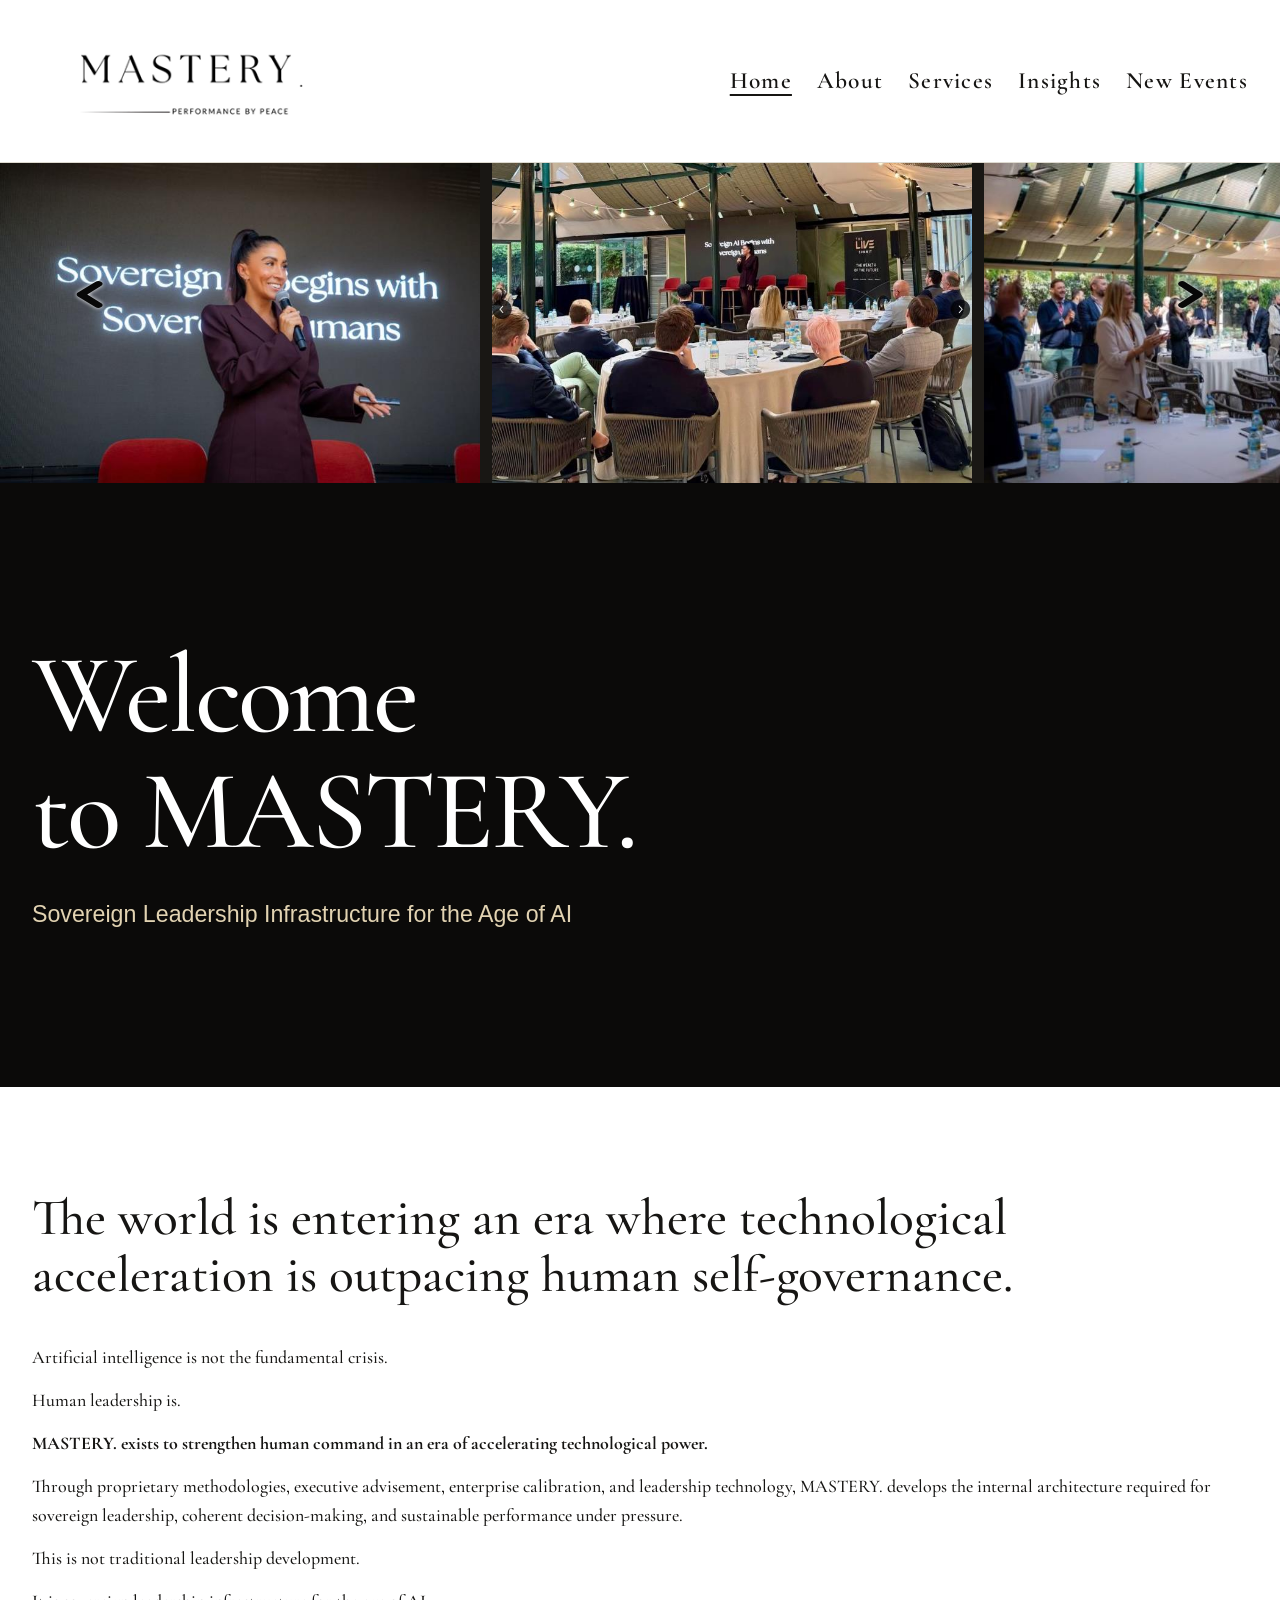
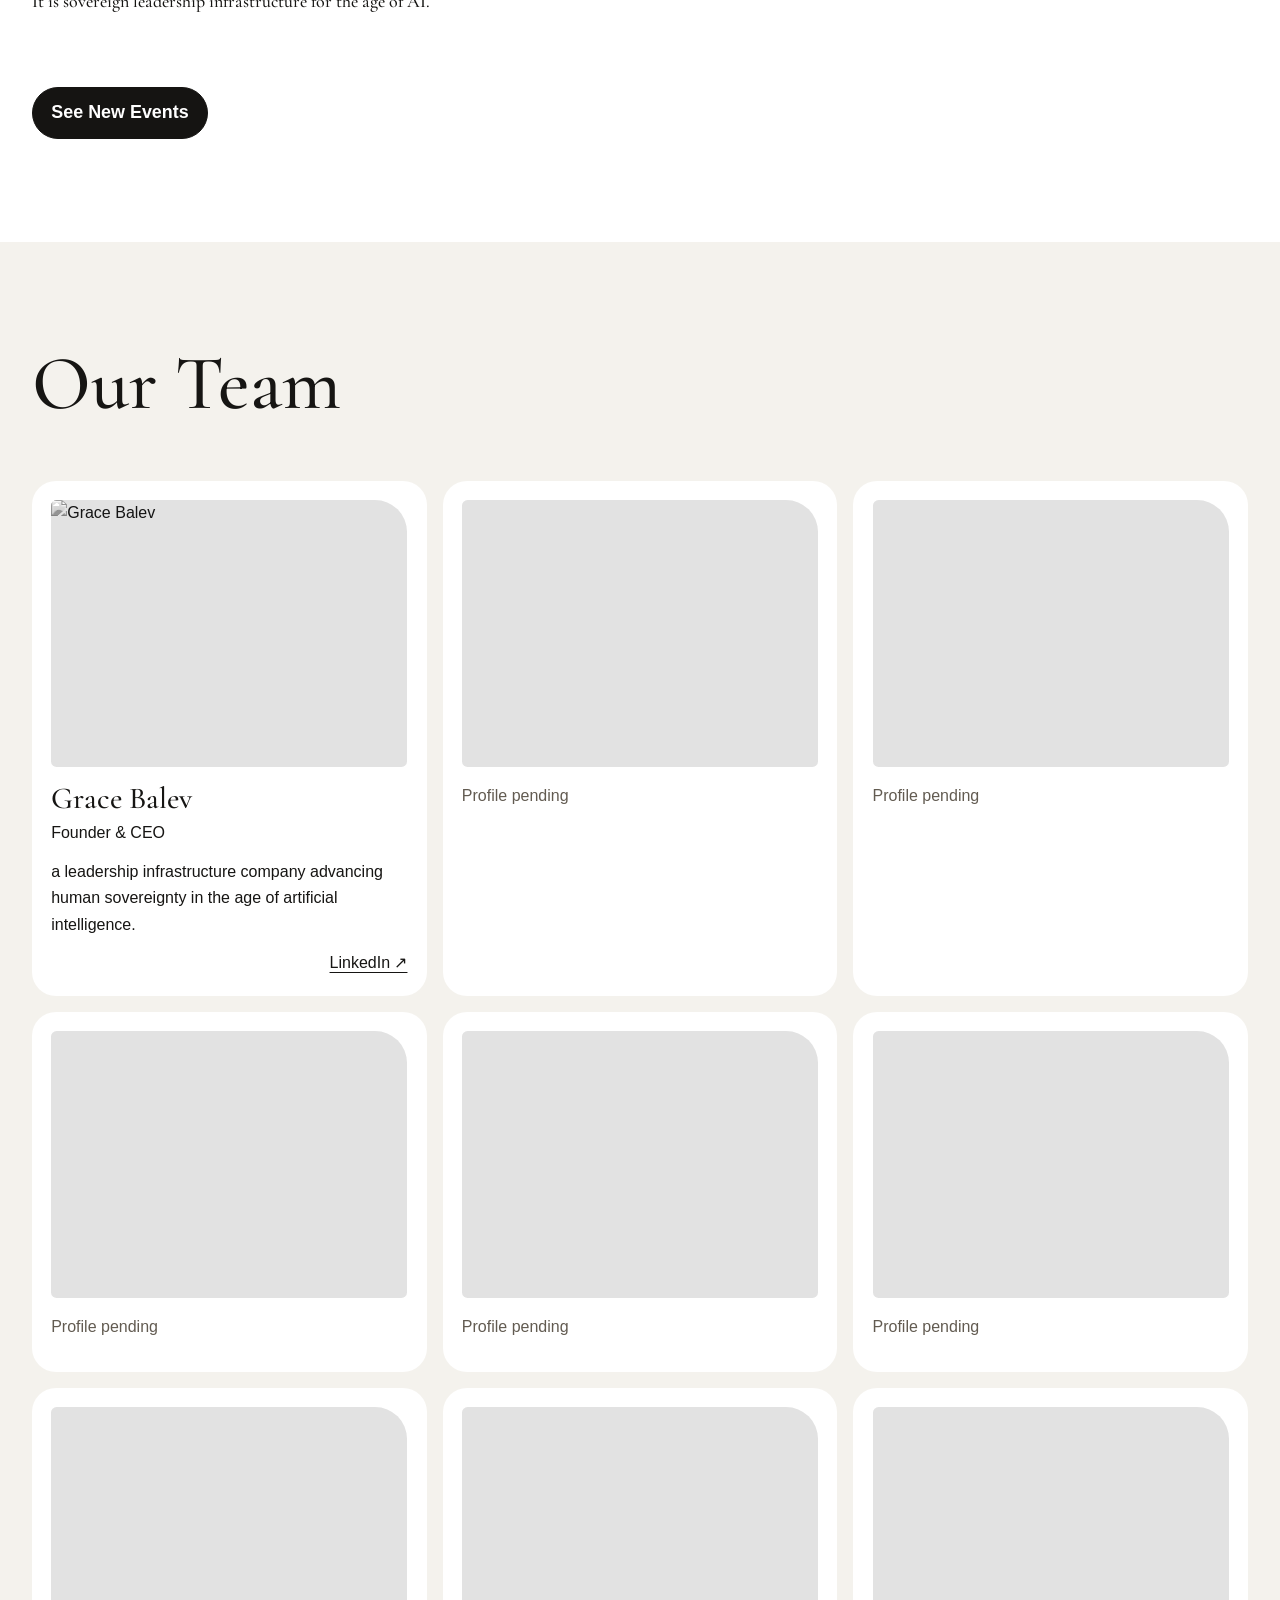
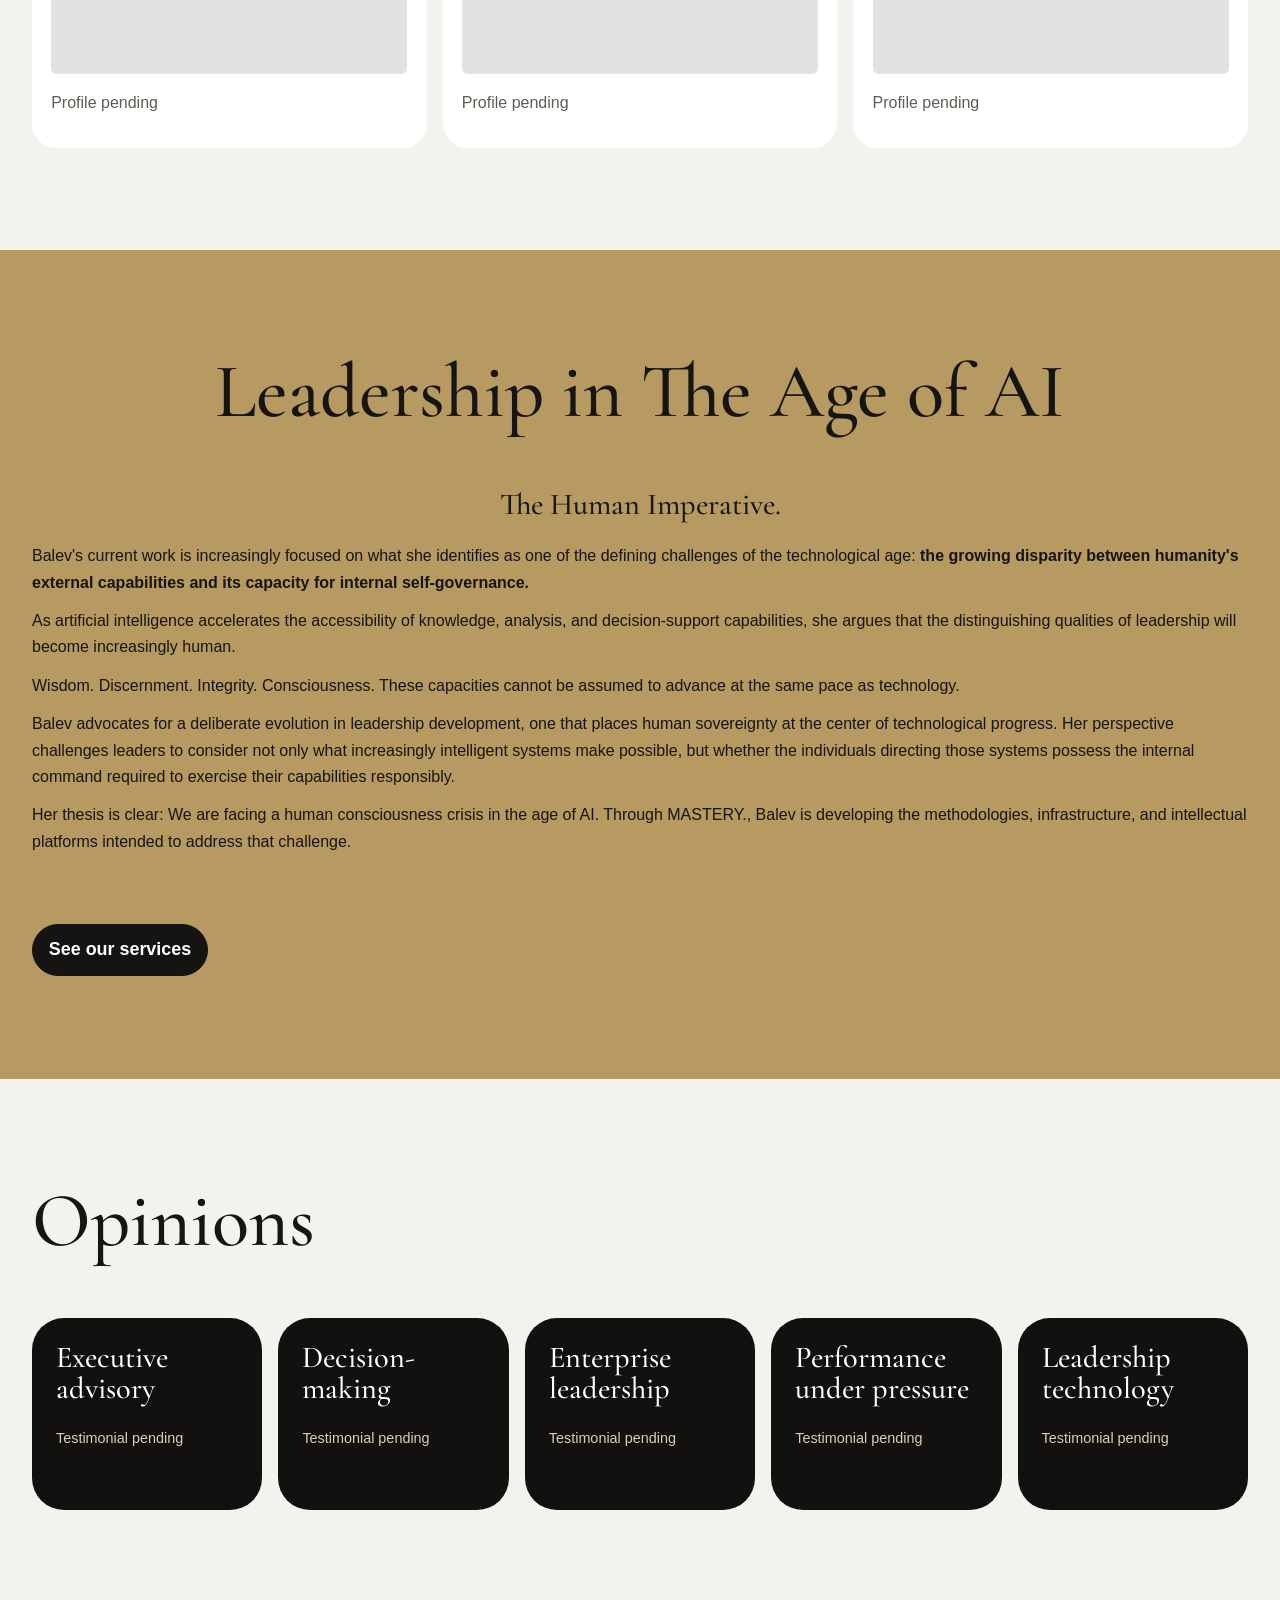
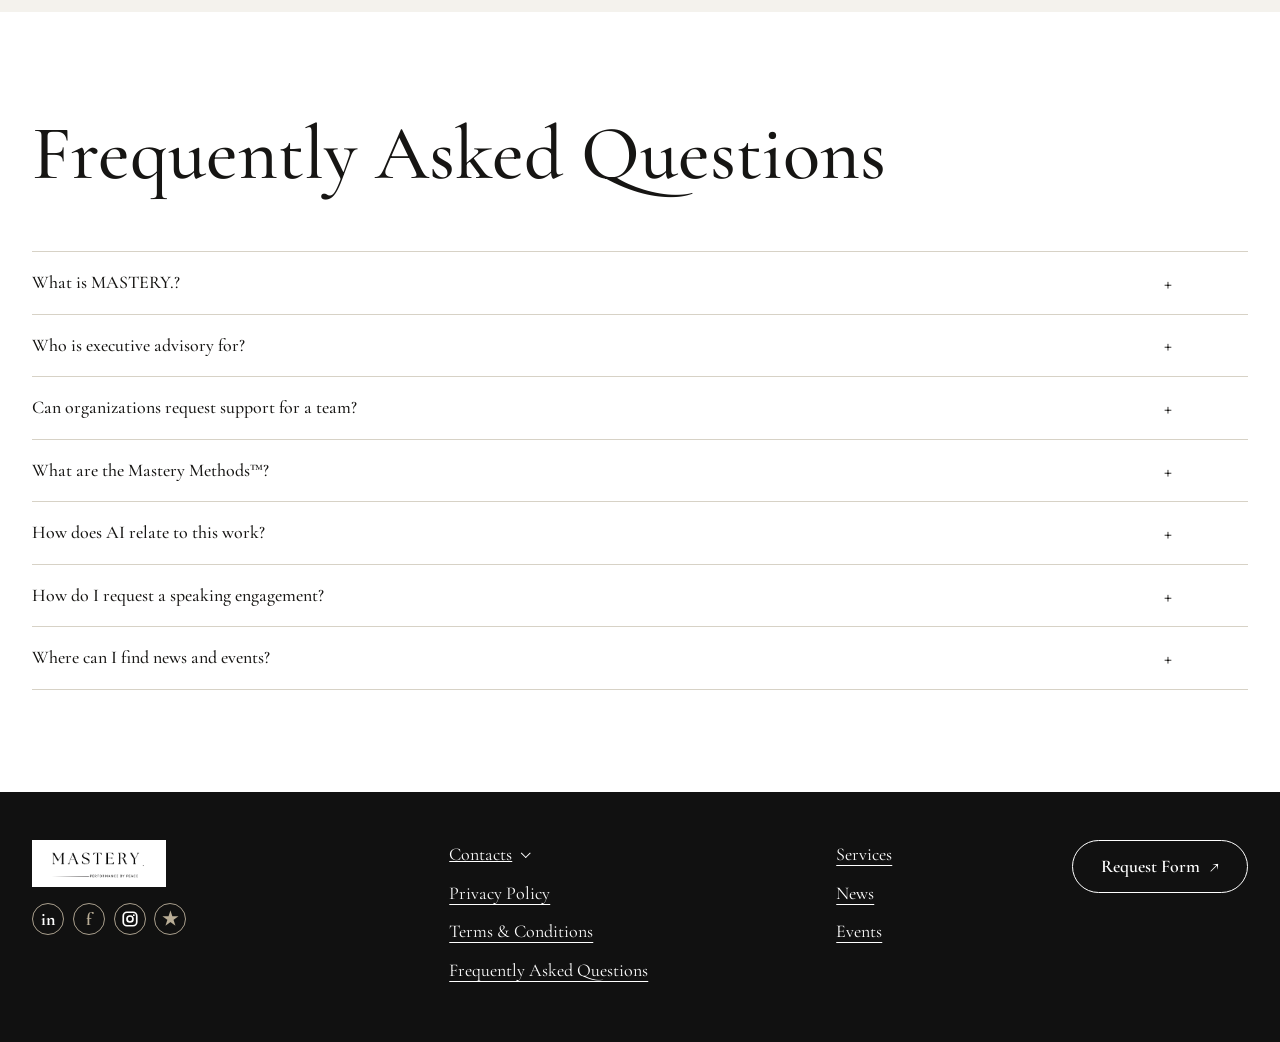
==== commit 0455ebfb: "Match homepage services and events button spacing" ====
--- a/index.html
+++ b/index.html
@@ -43,7 +43,7 @@
     <p>Wisdom. Discernment. Integrity. Consciousness. These capacities cannot be assumed to advance at the same pace as technology.</p>
     <p>Balev advocates for a deliberate evolution in leadership development, one that places human sovereignty at the center of technological progress. Her perspective challenges leaders to consider not only what increasingly intelligent systems make possible, but whether the individuals directing those systems possess the internal command required to exercise their capabilities responsibly.</p>
     <p>Her thesis is clear: We are facing a human consciousness crisis in the age of AI. Through MASTERY., Balev is developing the methodologies, infrastructure, and intellectual platforms intended to address that challenge.</p>
-    <a class="button dark" href="advisory.html">See our services</a>
+    <a class="button dark" href="advisory.html" style="margin-top: 1.5cm">See our services</a>
   </div>
 </section>
 <section class="section wash"><div class="wrap"><h2>Opinions</h2><div class="opinions"><article><h3>Executive advisory</h3><p>Testimonial pending</p></article><article><h3>Decision-making</h3><p>Testimonial pending</p></article><article><h3>Enterprise leadership</h3><p>Testimonial pending</p></article><article><h3>Performance under pressure</h3><p>Testimonial pending</p></article><article><h3>Leadership technology</h3><p>Testimonial pending</p></article></div></div></section>
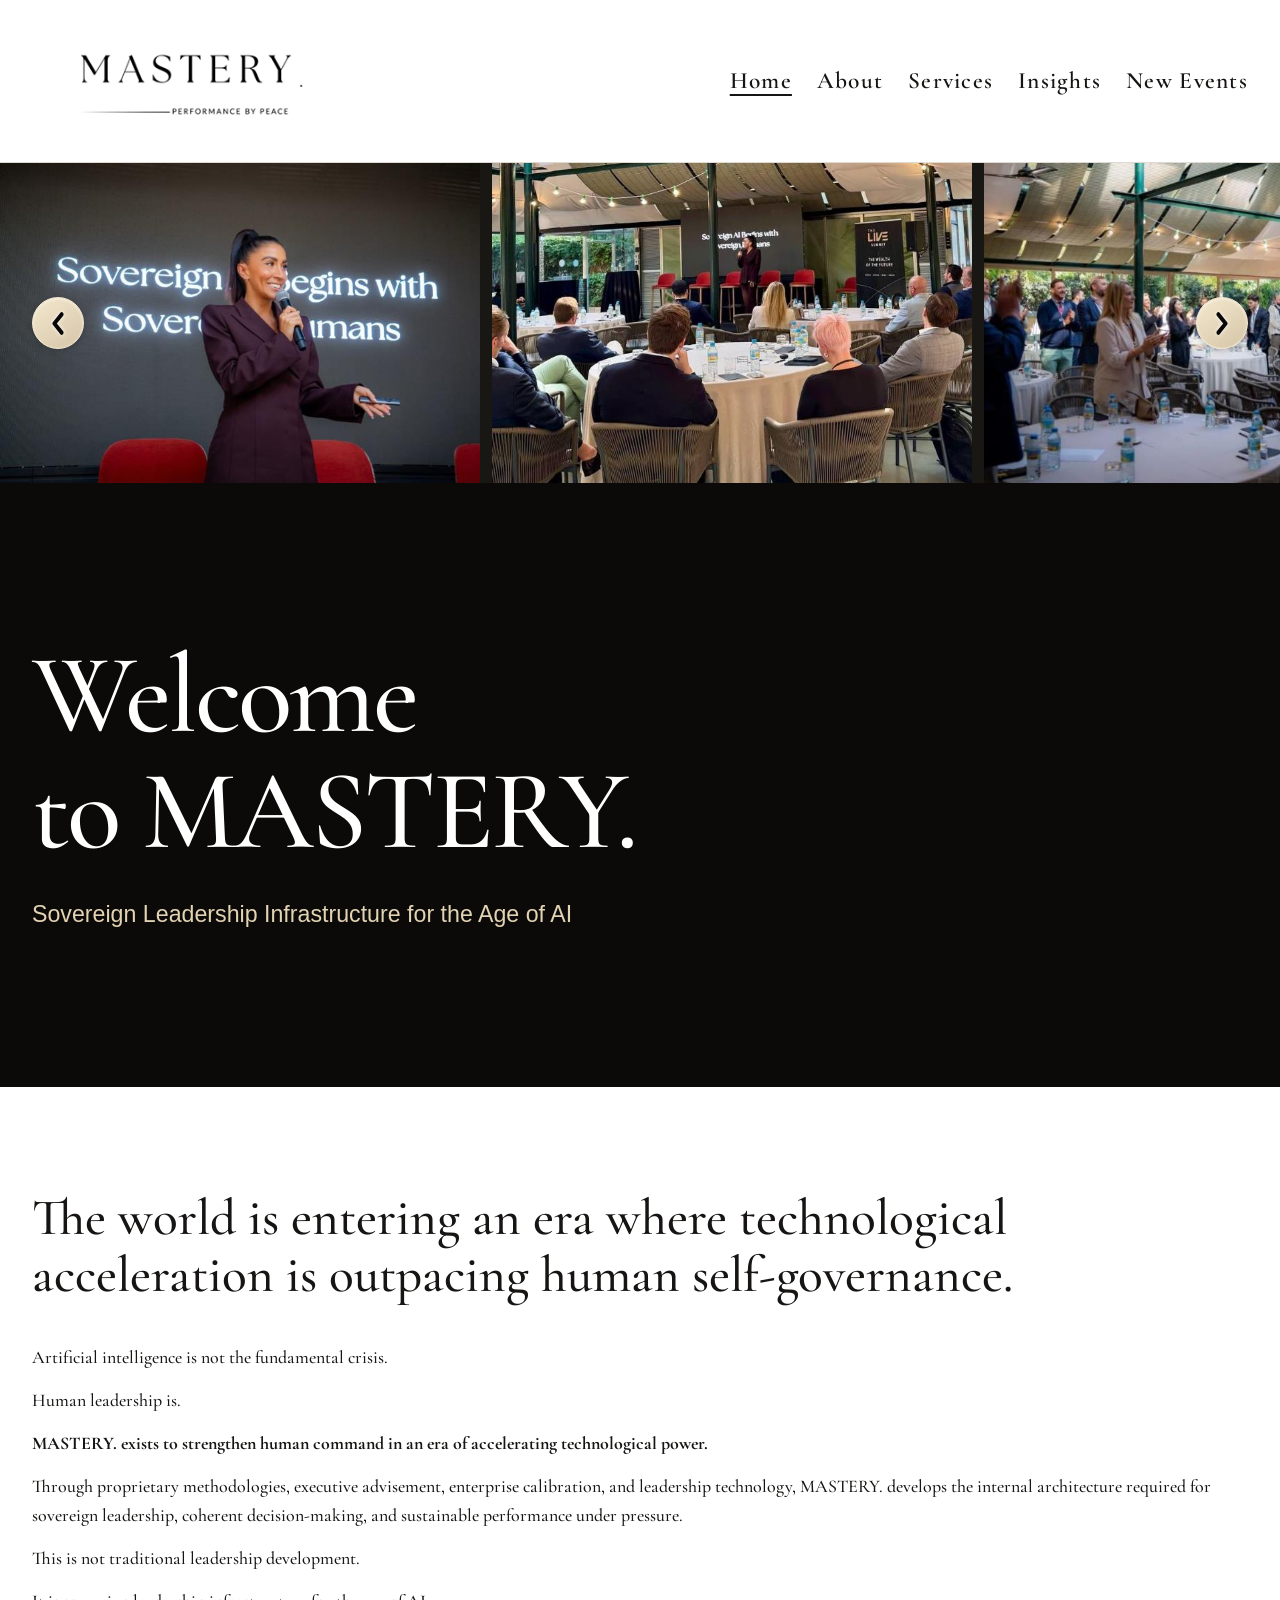
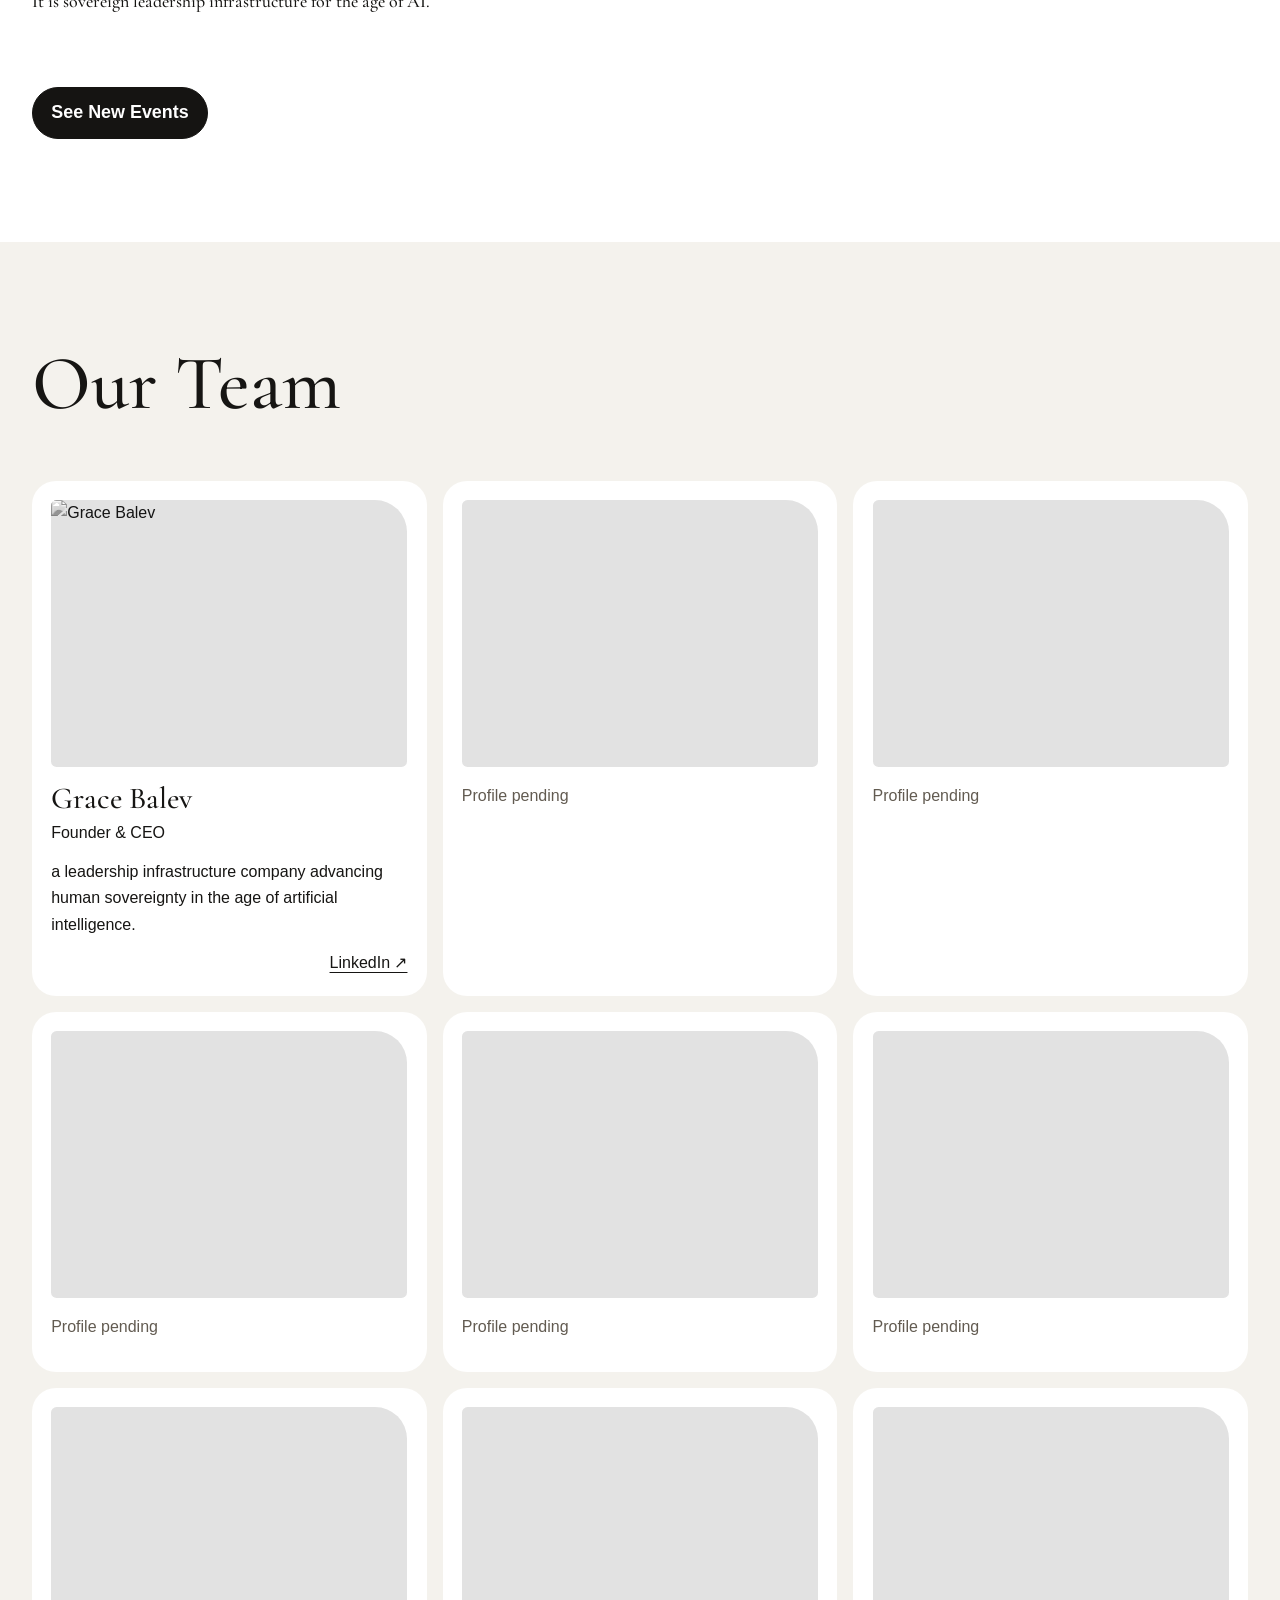
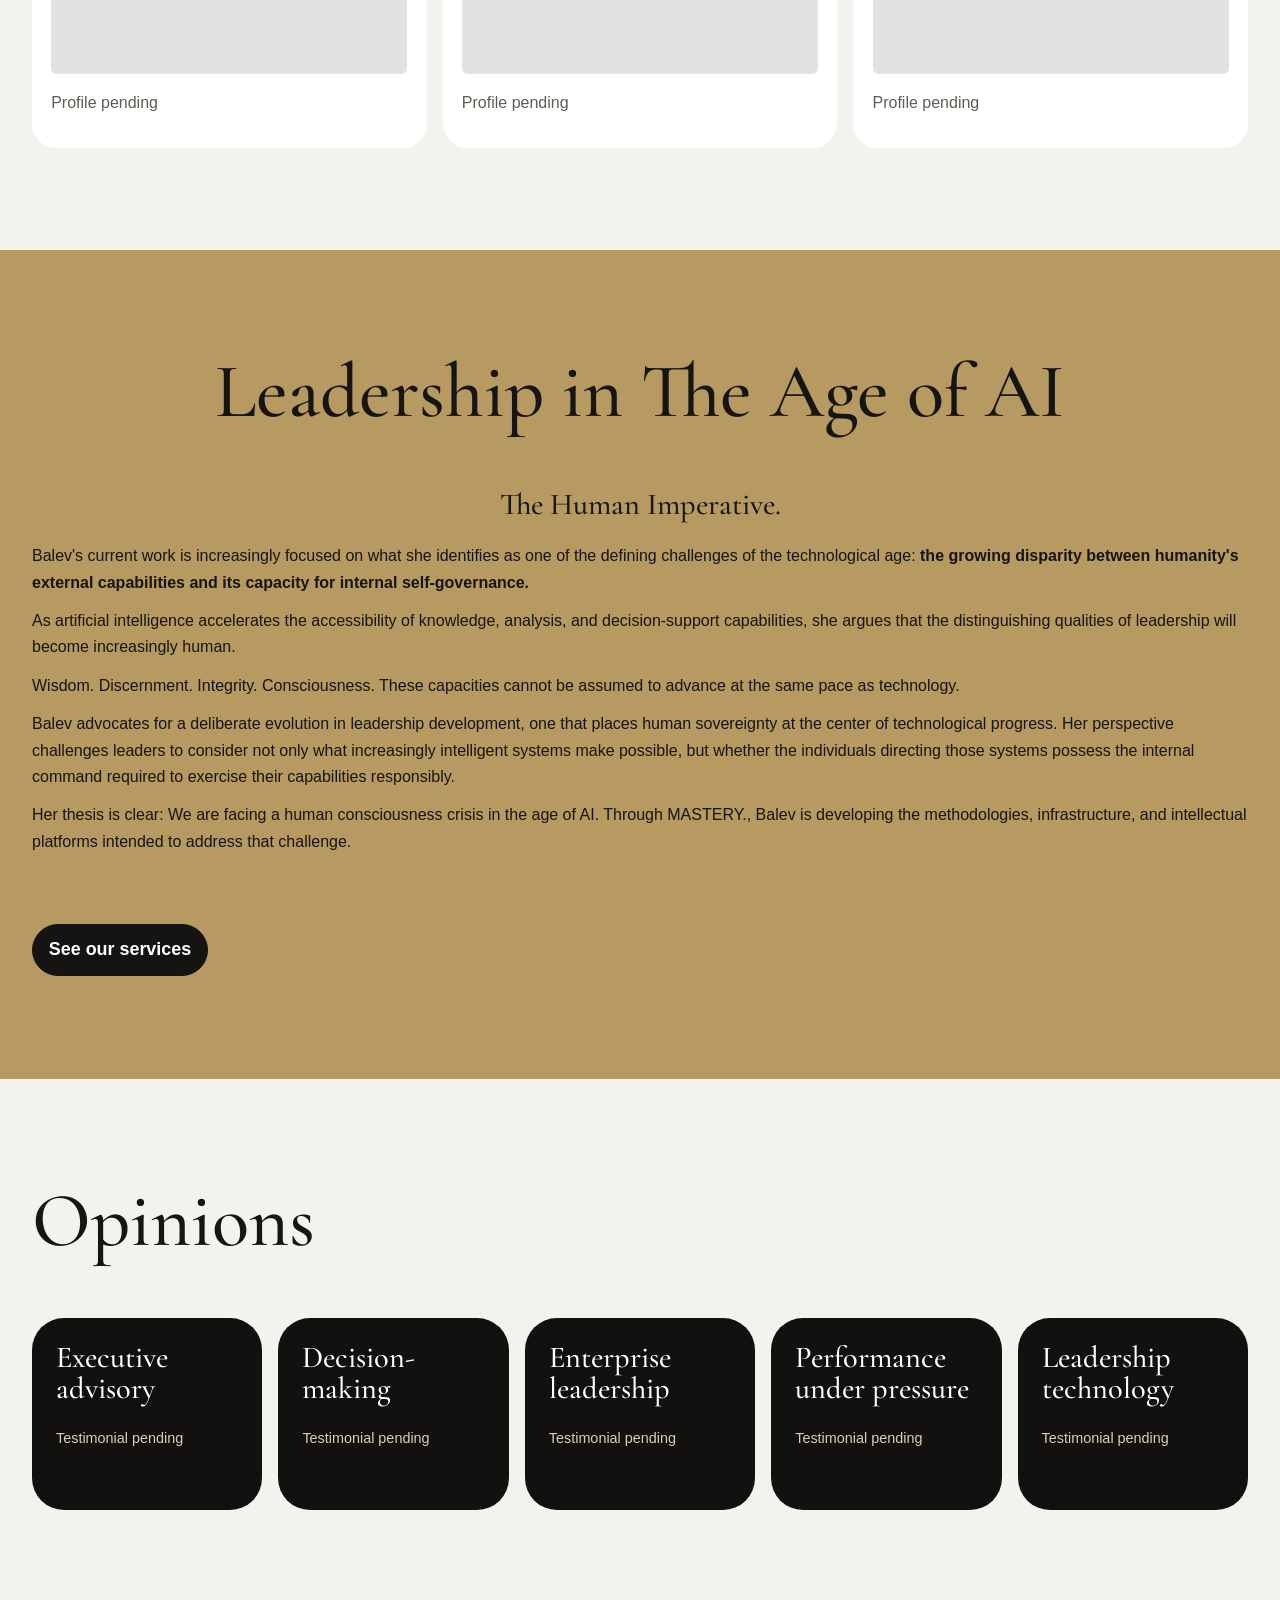
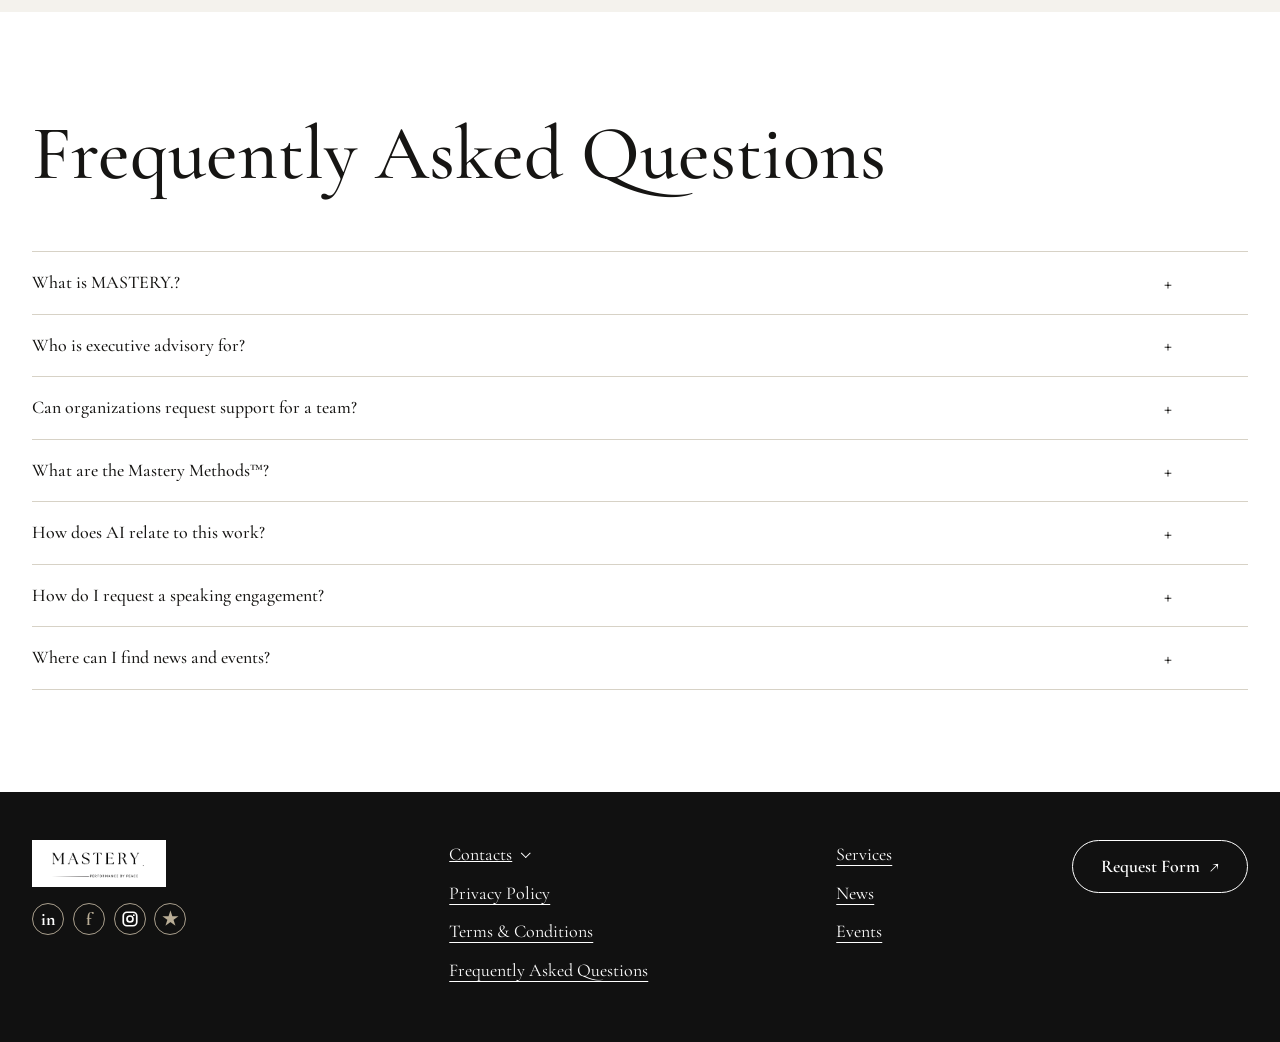
==== commit 83f6694a: "Simplify homepage carousel controls in index.html" ====
--- a/index.html
+++ b/index.html
@@ -4,7 +4,7 @@
   <meta charset="utf-8">
   <meta name="viewport" content="width=device-width, initial-scale=1">
   <link rel="icon" type="image/png" href="assets/favicon.png">
-  <link rel="stylesheet" href="style.css?v=30a0728f">
+  <link rel="stylesheet" href="style.css?v=gallery-controls">
   <script src="site.js" defer></script>
   <title>Sovereign Leadership Infrastructure | MASTERY.</title>
 </head>
@@ -12,9 +12,9 @@
   <a class="skip" href="#main">Skip to content</a>
   <header><div class="header-inner wrap"><a href="index.html" class="brand"><img src="assets/logo.png" width="363" height="127" alt="MASTERY. Performance by Peace"></a><nav aria-label="Main navigation"><a href="index.html" aria-current="page">Home</a><a href="about.html">About</a><a href="advisory.html">Services</a><a href="insights.html">Insights</a><a href="events.html">New Events</a></nav></div></header>
   <main id="main">
-<section class="gallery" aria-label="Photo gallery"><div class="gallery-controls wrap"><button type="button" data-slide="-1" aria-label="Scroll photos left">←</button><button type="button" data-slide="1" aria-label="Scroll photos right">→</button></div><div class="photo-track" tabindex="0" aria-label="Scrollable photos">
+<section class="gallery" aria-label="Photo gallery"><div class="gallery-controls wrap"><button type="button" data-slide="-1" aria-label="Scroll photos left"></button><button type="button" data-slide="1" aria-label="Scroll photos right"></button></div><div class="photo-track" tabindex="0" aria-label="Scrollable photos">
 <img loading="lazy" src="assets/gallery/grace-keynote.jpg" alt="Grace Balev speaking on stage" width="691" height="509">
-<img loading="lazy" src="assets/gallery/summit-keynote.jpg" alt="Summit audience watching the keynote" width="807" height="525">
+<img class="gallery-summit" loading="lazy" src="assets/gallery/summit-keynote.jpg" alt="Summit audience watching the keynote" width="807" height="525">
 <img loading="lazy" src="assets/gallery/summit-audience.jpg" alt="Summit guests applauding" width="690" height="436">
 <img loading="lazy" src="data:image/svg+xml,%3Csvg%20xmlns%3D%22http%3A%2F%2Fwww.w3.org%2F2000%2Fsvg%22%20viewBox%3D%220%200%20480%20320%22%3E%3Crect%20width%3D%22480%22%20height%3D%22320%22%20fill%3D%22%23302c25%22%2F%3E%3Cg%20fill%3D%22none%22%20stroke%3D%22%23b69a61%22%20stroke-width%3D%222%22%3E%3Crect%20x%3D%22218%22%20y%3D%22143%22%20width%3D%2244%22%20height%3D%2234%22%20rx%3D%224%22%2F%3E%3Ccircle%20cx%3D%22232%22%20cy%3D%22154%22%20r%3D%223%22%2F%3E%3Cpath%20d%3D%22m220%20173%2012-10%207%205%2010-10%2011%2011%22%2F%3E%3C%2Fg%3E%3C%2Fsvg%3E" alt="Photo coming soon" width="480" height="320">
 <img loading="lazy" src="data:image/svg+xml,%3Csvg%20xmlns%3D%22http%3A%2F%2Fwww.w3.org%2F2000%2Fsvg%22%20viewBox%3D%220%200%20480%20320%22%3E%3Crect%20width%3D%22480%22%20height%3D%22320%22%20fill%3D%22%23302c25%22%2F%3E%3Cg%20fill%3D%22none%22%20stroke%3D%22%23b69a61%22%20stroke-width%3D%222%22%3E%3Crect%20x%3D%22218%22%20y%3D%22143%22%20width%3D%2244%22%20height%3D%2234%22%20rx%3D%224%22%2F%3E%3Ccircle%20cx%3D%22232%22%20cy%3D%22154%22%20r%3D%223%22%2F%3E%3Cpath%20d%3D%22m220%20173%2012-10%207%205%2010-10%2011%2011%22%2F%3E%3C%2Fg%3E%3C%2Fsvg%3E" alt="Photo coming soon" width="480" height="320">
--- a/style.css
+++ b/style.css
@@ -67,7 +67,7 @@
 .button:hover{background:#d9c69f;color:#151412}
 .gallery{position:relative;background:#191714;color:white}
 .gallery-controls{position:absolute;inset:0;width:auto;display:flex;align-items:center;justify-content:space-between;padding-inline:clamp(.65rem,2.5vw,2.25rem);pointer-events:none;z-index:1}
-.gallery button{display:grid;place-items:center;pointer-events:auto;width:clamp(3rem,9vw,7.5rem);aspect-ratio:1;padding:0;border:0;background:transparent;cursor:pointer;font-size:0}
+.gallery button{display:grid;place-items:center;pointer-events:auto;width:3.25rem;aspect-ratio:1;padding:0;border:1px solid #f4e8ce;border-radius:50%;background:linear-gradient(145deg,#f4e8ce,#d5c5a7);box-shadow:inset 0 1px 3px #fff9,0 2px 6px #0003;cursor:pointer;font-size:0}
 .gallery button::before{content:"";width:24%;height:46.667%;filter:drop-shadow(0 0 2px #fff);background:url("data:image/svg+xml,%3Csvg%20xmlns%3D%22http%3A%2F%2Fwww.w3.org%2F2000%2Fsvg%22%20viewBox%3D%220%200%2036%2056%22%20preserveAspectRatio%3D%22none%22%3E%3Cpath%20d%3D%22M7%206%20L29%2028%20L7%2050%22%20fill%3D%22none%22%20stroke%3D%22%23080808%22%20stroke-width%3D%2211%22%20stroke-linecap%3D%22round%22%20stroke-linejoin%3D%22round%22%2F%3E%3C%2Fsvg%3E") center/100% 100% no-repeat}
 .gallery button[data-slide="-1"]::before{transform:scaleX(-1)}
 .photo-track{display:flex;gap:.75rem;overflow-x:auto;scroll-snap-type:x mandatory;scrollbar-width:none}
@@ -108,6 +108,7 @@
 .page-back:hover{background:#f8eedb;color:#111}
 .page-back::before{content:"";width:29%;aspect-ratio:3/4;background:currentColor;clip-path:polygon(80% 0,0 50%,80% 100%,100% 85%,43% 50%,100% 15%)}
 
+.photo-track .gallery-summit{object-view-box:inset(0 5.6%)}
 .photo-track .gallery-portrait{object-fit:contain;background:#191714}
 
 /* Shared text button size, including the footer link and event disclosure. */
